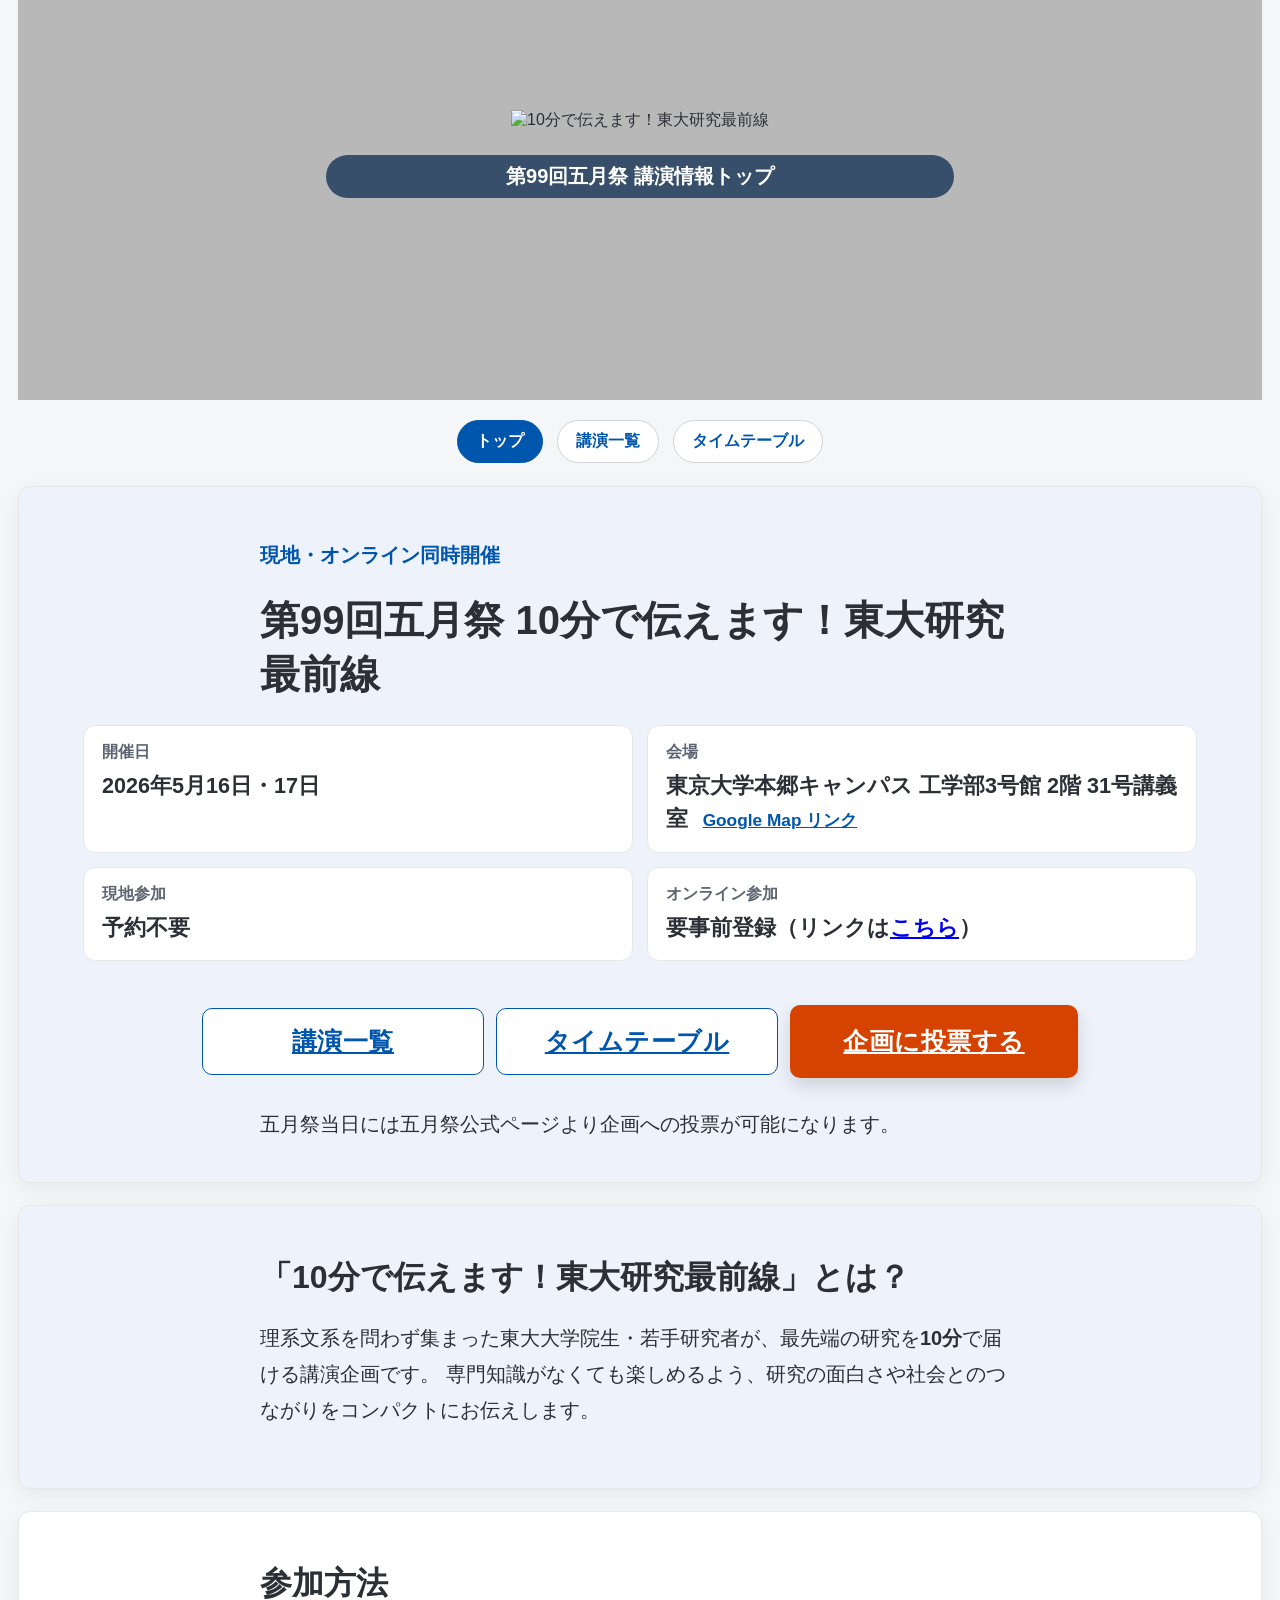
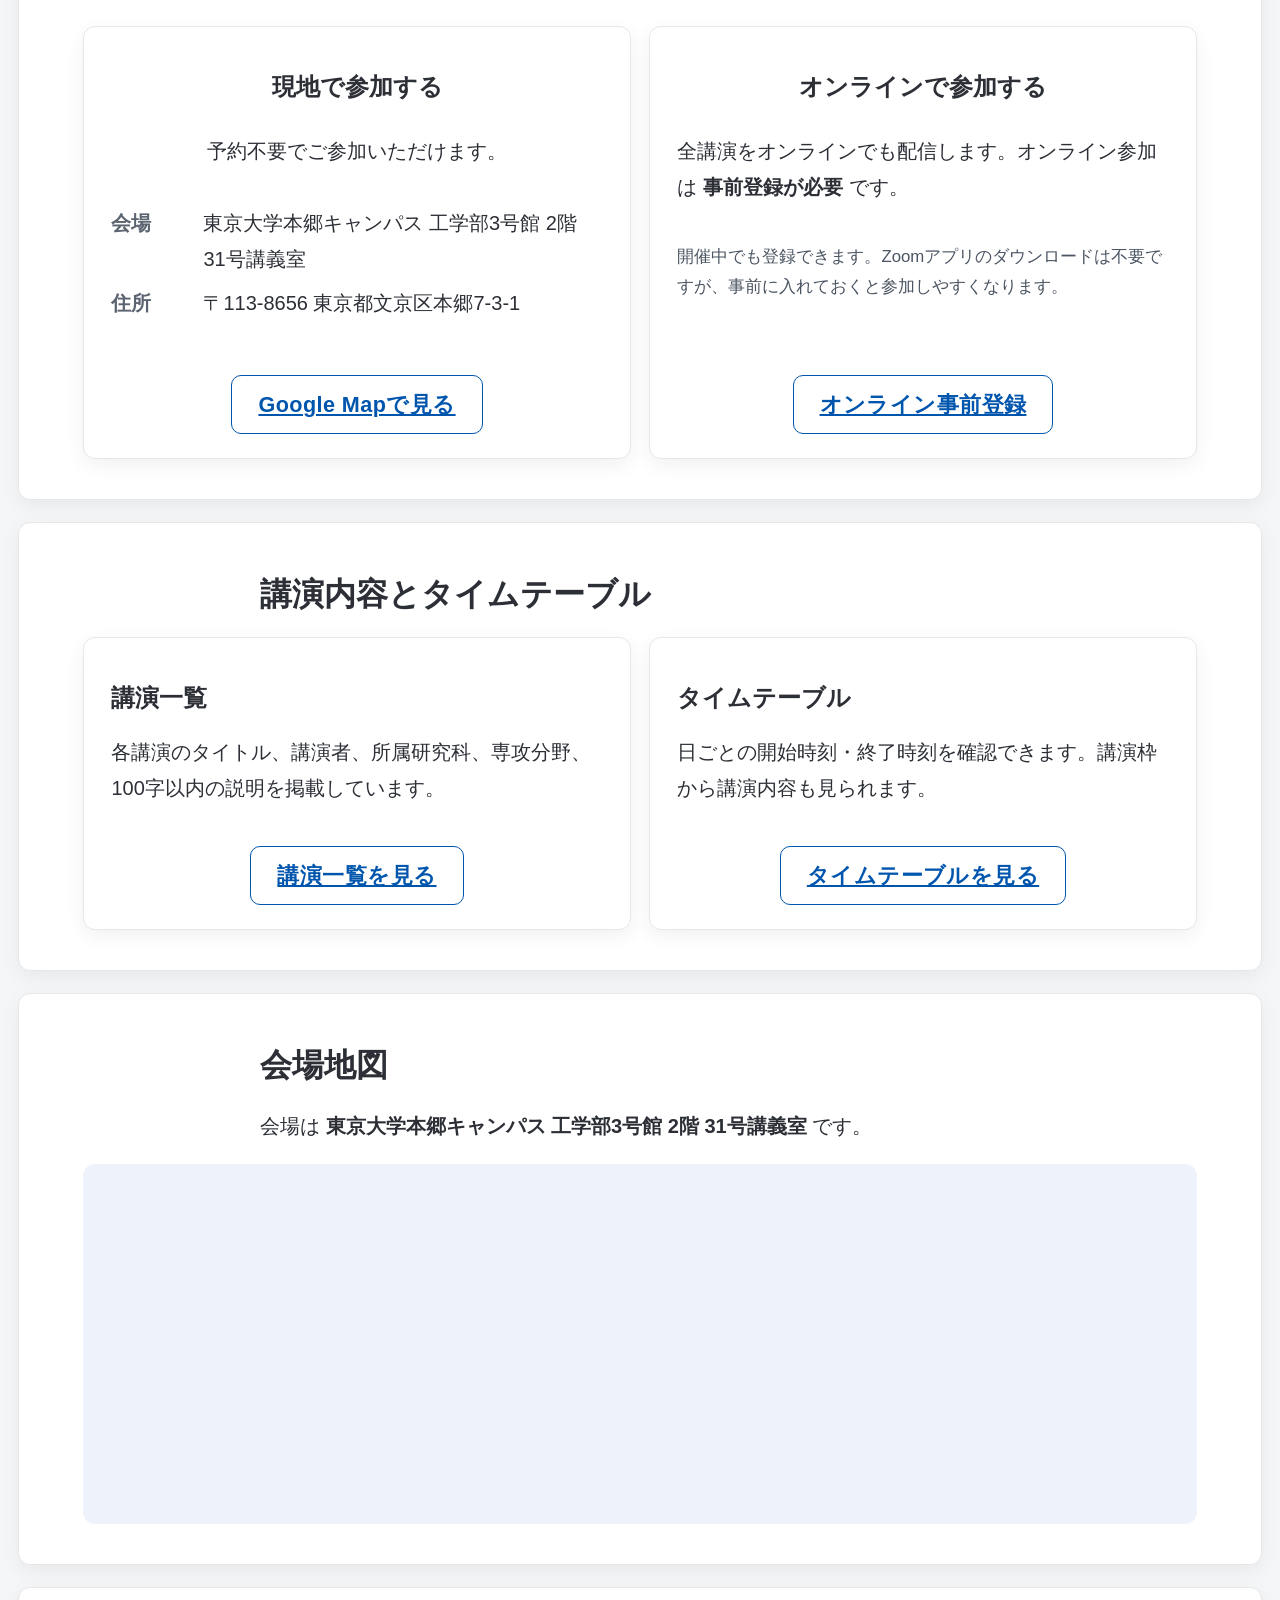
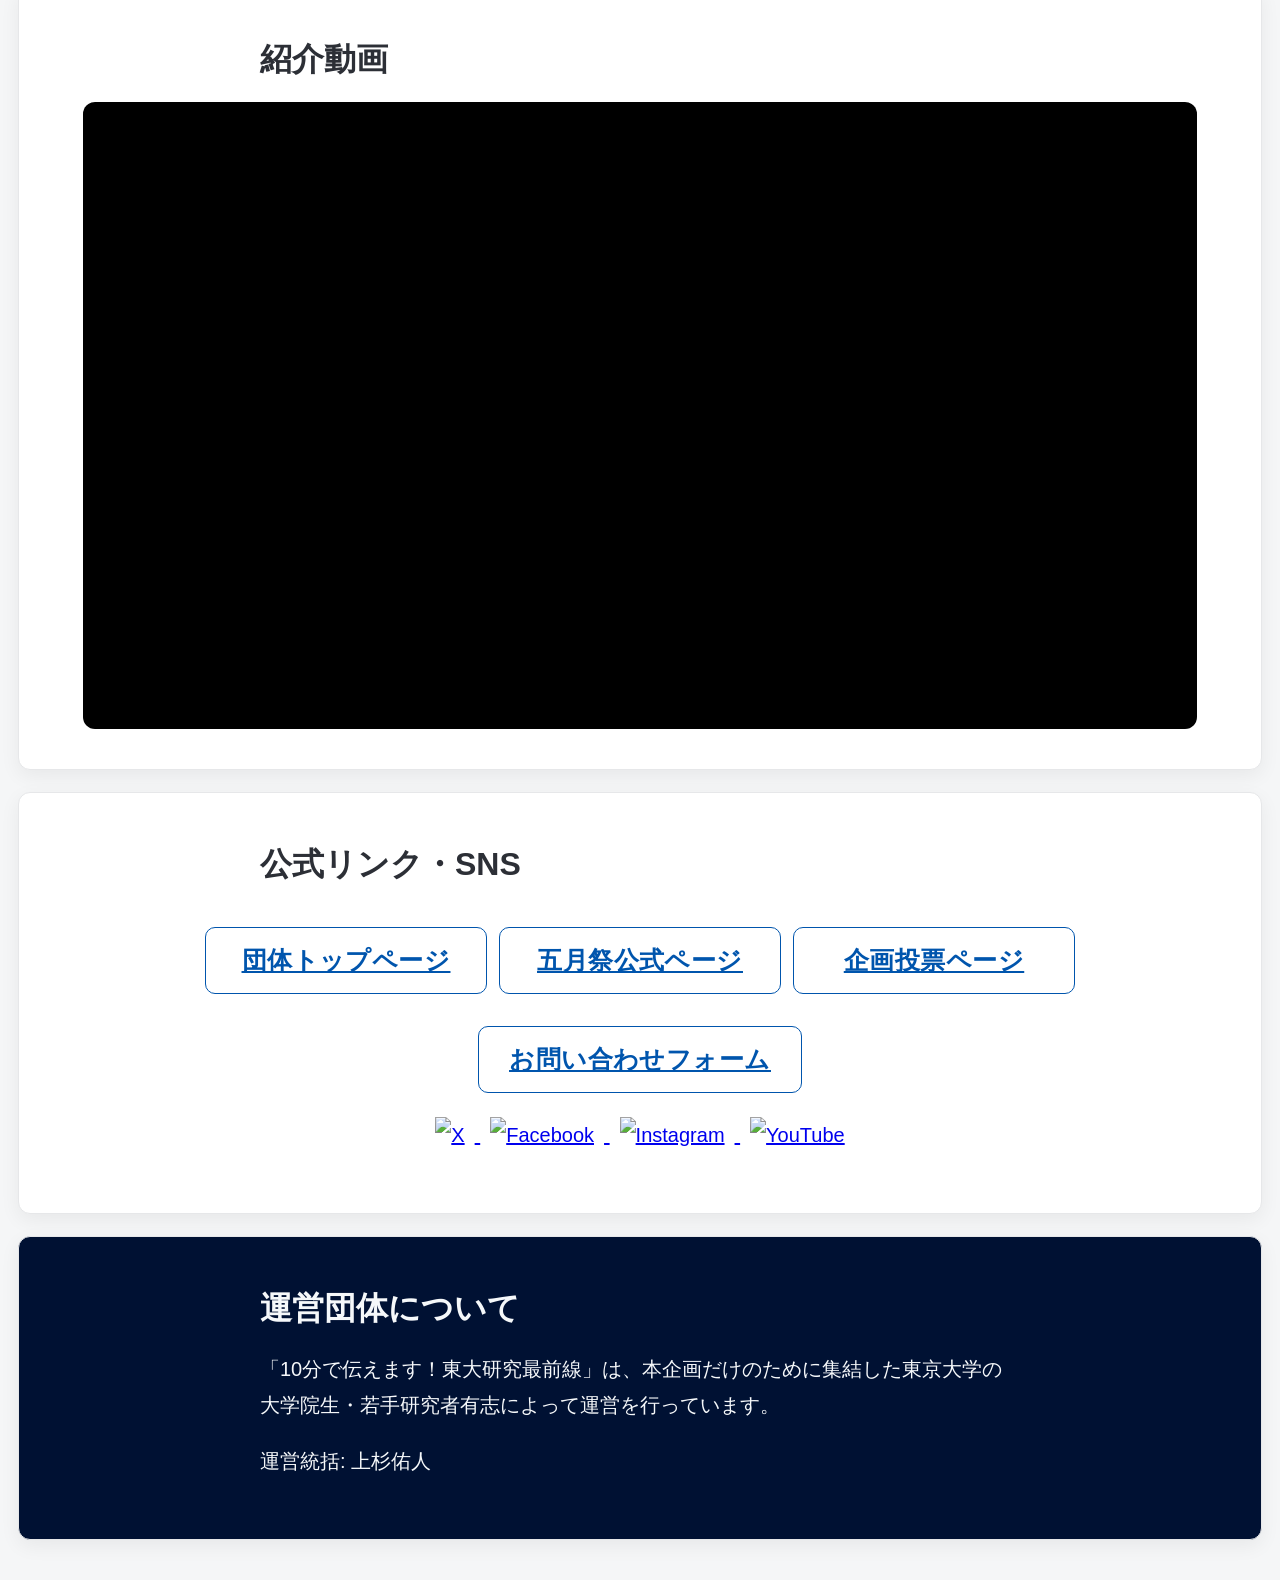
==== index.html @ aa6be55e "投票呼びかけを事前パターンに変更" ====
<!DOCTYPE html>
<html lang="ja">
<head>
  <meta charset="UTF-8">
  <meta name="viewport" content="width=device-width, initial-scale=1.0">
  <meta name="description" content="第99回五月祭企画「10分で伝えます！東大研究最前線」のイベントページです。東京大学の大学院生・若手研究者が、最先端の研究を10分でわかりやすく紹介します。">
  <title>第99回五月祭｜10分で伝えます！東大研究最前線</title>
  <link rel="preload" as="image" href="img/title_background.png" fetchpriority="high">
  <link rel="preload" as="image" href="img/title.png" fetchpriority="high">
  <link rel="stylesheet" href="css/main.css">
  <link rel="icon" href="img/favicon.ico">
</head>

<body>
  <div class="container">
    <header id="title-hero">
      <div id="title-logo">
        <img src="img/title.png" fetchpriority="high" decoding="async" alt="10分で伝えます！東大研究最前線">
      </div>
      <p class="hero-label">第99回五月祭 講演情報トップ</p>
    </header>

    <nav class="site-nav" aria-label="ページ内メニュー">
      <a href="index.html" aria-current="page">トップ</a>
      <a href="talks.html">講演一覧</a>
      <a href="timetable.html">タイムテーブル</a>
    </nav>

    <main>
      <section class="full-article highlight-article" id="article-event">
        <p class="eyebrow">現地・オンライン同時開催</p>
        <h1 id="event-name">第99回五月祭で講演企画を行います</h1>
        <div class="event-summary-grid">
          <div class="summary-item">
            <span class="summary-label">開催日</span>
            <strong data-config="datesText">2026年5月16日・17日</strong>
          </div>
          <div class="summary-item">
            <span class="summary-label">会場</span>
            <strong>
              <span data-config="venueName">東京大学本郷キャンパス 工学部3号館 2階 31号講義室</span>
              <a class="inline-map-link" data-link="googleMap" href="#" target="_blank" rel="noopener">Google Map リンク</a>
            </strong>
          </div>
          <div class="summary-item">
            <span class="summary-label">現地参加</span>
            <strong>予約不要</strong>
          </div>
          <div class="summary-item">
            <span class="summary-label">オンライン参加</span>
            <strong>要事前登録（リンクは<a data-link="zoomRegister" href="#" target="_blank" rel="noopener">こちら</a>）</strong>
          </div>
        </div>

        <div class="button-group primary-actions">
          <a class="button-link secondary large" href="talks.html">講演一覧</a>
          <a class="button-link secondary large" href="timetable.html">タイムテーブル</a>
          <a class="button-link large emphasis" data-link="vote" href="https://visitor.gogatsusai.jp/project/016" target="_blank" rel="noopener">企画に投票する</a>
        </div>

        <p class="section-note">
          <!--企画を楽しんでいただけましたら、ぜひ五月祭公式の企画投票ページから投票をお願いします。<br>
          オンラインからも投票できます。--> 五月祭当日には五月祭公式ページより企画への投票が可能になります。
        </p>
      </section>

      <section class="full-article" id="article-intro">
        <h2>「10分で伝えます！東大研究最前線」とは？</h2>
        <p>
          理系文系を問わず集まった東大大学院生・若手研究者が、最先端の研究を<b>10分</b>で届ける講演企画です。
          専門知識がなくても楽しめるよう、研究の面白さや社会とのつながりをコンパクトにお伝えします。
        </p>
      </section>

      <section class="full-article" id="article-participation">
        <h2>参加方法</h2>
        <div class="two-column">
          <article class="info-tile">
            <h3>現地で参加する</h3>
            <p>予約不要でご参加いただけます。</p>
            <dl class="basic-list">
              <dt>会場</dt>
              <dd data-config="venueName">東京大学本郷キャンパス 工学部3号館 2階 31号講義室 (ページ下部で地図を直接確認できます)</dd>
              <dt>住所</dt>
              <dd data-config="venueAddress">〒113-8656 東京都文京区本郷7-3-1</dd>
            </dl>
            <div class="button-group">
              <a class="button-link secondary" data-link="googleMap" href="#" target="_blank" rel="noopener">Google Mapで見る</a>
            </div>
          </article>

          <article class="info-tile">
            <h3>オンラインで参加する</h3>
            <p>全講演をオンラインでも配信します。オンライン参加は <b>事前登録が必要</b> です。</p>
            <p class="small-note">開催中でも登録できます。Zoomアプリのダウンロードは不要ですが、事前に入れておくと参加しやすくなります。</p>
            <div class="button-group">
              <a class="button-link secondary" data-link="zoomRegister" href="#" target="_blank" rel="noopener">オンライン事前登録</a>
            </div>
          </article>
        </div>
      </section>

      <section class="full-article" id="article-guide">
        <h2>講演内容とタイムテーブル</h2>
        <div class="two-column">
          <article class="info-tile">
            <h3>講演一覧</h3>
            <p>各講演のタイトル、講演者、所属研究科、専攻分野、100字以内の説明を掲載しています。</p>
            <div class="button-group">
              <a class="button-link secondary" href="talks.html">講演一覧を見る</a>
            </div>
          </article>
          <article class="info-tile">
            <h3>タイムテーブル</h3>
            <p>日ごとの開始時刻・終了時刻を確認できます。講演枠から講演内容も見られます。</p>
            <div class="button-group">
              <a class="button-link secondary" href="timetable.html">タイムテーブルを見る</a>
            </div>
          </article>
        </div>
      </section>

      <section class="full-article" id="article-map">
        <h2>会場地図</h2>
        <p>
          会場は <b data-config="venueName">東京大学本郷キャンパス 工学部3号館 2階 31号講義室</b> です。
        </p>
        <div class="map-container" id="map-container">
          <p class="section-note">地図を読み込めませんでした。Google Mapボタンからご確認ください。</p>
        </div>
      </section>

      <section class="full-article" id="article-movie">
        <h2>紹介動画</h2>
        <div class="video-container" id="video-container">
          <p class="section-note">動画URLを data/config.json に設定してください。</p>
        </div>
      </section>

      <section class="full-article" id="article-links">
        <h2>公式リンク・SNS</h2>
        <div class="button-group">
          <a class="button-link secondary large" href="https://ut-10min.github.io/" target="_blank" rel="noopener">団体トップページ</a>
          <a class="button-link secondary large" data-link="mayfesOfficial" href="#" target="_blank" rel="noopener">五月祭公式ページ</a>
          <a class="button-link secondary large" data-link="vote" href="#" target="_blank" rel="noopener">企画投票ページ</a>
          <a class="button-link secondary large" data-link="contactForm" href="#" target="_blank" rel="noopener">お問い合わせフォーム</a>
        </div>
        <p class="center socialicons" id="socialicons">
          <a data-sns="x" href="#" target="_blank" rel="noopener" aria-label="X">
            <img src="img/X.png" alt="X">
          </a>
          <a data-sns="facebook" href="#" target="_blank" rel="noopener" aria-label="Facebook">
            <img src="img/facebook.png" alt="Facebook">
          </a>
          <a data-sns="instagram" href="#" target="_blank" rel="noopener" aria-label="Instagram">
            <img src="img/instagram.png" alt="Instagram">
          </a>
          <a data-sns="youtube" href="#" target="_blank" rel="noopener" aria-label="YouTube">
            <img src="img/youtube.png" alt="YouTube">
          </a>
        </p>
      </section>

      <section class="full-article" id="article-us">
        <h2>運営団体について</h2>
        <p>「10分で伝えます！東大研究最前線」は、本企画だけのために集結した東京大学の大学院生・若手研究者有志によって運営を行っています。</p>
        <p>運営統括: <span data-config="organizerRepresentative">上杉佑人</span></p>
      </section>
    </main>
  </div>

  <script src="js/common.js"></script>
</body>
</html>
---- css/main.css ----
@charset "UTF-8";

:root {
  --color-neutral-white: #ffffff;
  --color-neutral-black: #000000;
  --color-neutral-solid-gray-50: #f5f6f7;
  --color-neutral-solid-gray-100: #e6e7e9;
  --color-neutral-solid-gray-200: #d1d3d6;
  --color-neutral-solid-gray-300: #aeb3b8;
  --color-primitive-blue-900: #0055ad;
  --color-primitive-blue-1000: #00428c;
  --color-primitive-blue-1200: #00234b;
  --color-primitive-blue-200: #c5d7fb;
  --color-primitive-blue-300: #9db7f9;
  --color-primitive-yellow-300: #ffd43d;
  --font-family-sans: "Noto Sans JP", -apple-system, BlinkMacSystemFont, "Segoe UI", "Helvetica Neue", Arial, sans-serif;
}

@media screen and (max-width: 639px) {
  html { font-size: 100%; }
}

body {
  margin: 0;
  background: var(--color-neutral-solid-gray-50);
  font-family: var(--font-family-sans);
  color: #2c2f36;
}

.container {
  width: 100%;
  margin: 0 auto;
  max-width: 1180px;
  padding: 0 18px 40px;
  box-sizing: border-box;
}

.full-article {
  margin: 22px auto 0;
  padding: 30px 5% 40px;
  background: var(--color-neutral-white);
  border: 1px solid var(--color-neutral-solid-gray-100);
  border-radius: 12px;
  box-shadow: 0 6px 20px rgba(0, 0, 0, 0.06);
}

@media screen and (max-width: 639px) {
  .full-article { padding: 18px 5%; }
}

.full-article h1,
.full-article h2,
.full-article h3,
.full-article p,
.full-article ul,
.full-article dl {
  max-width: 760px;
  margin-left: auto;
  margin-right: auto;
}

.full-article h1 {
  font-size: 250%;
  line-height: 1.35;
  margin-top: 10px;
  margin-bottom: 20px;
}

.full-article h2 {
  margin-top: 20px;
  margin-bottom: 20px;
  font-size: 200%;
}

.full-article h3 {
  font-size: 150%;
  margin-bottom: 10px;
}

.full-article p,
.full-article li,
.full-article dd,
.full-article dt {
  font-size: 125%;
  line-height: 1.8;
}

.full-article a { text-decoration: underline; }

.center { text-align: center; }

#title-hero {
  box-sizing: border-box;
  min-height: 400px;
  padding: 110px 20px 32px;
  background-image: linear-gradient(rgba(0,0,0,.25), rgba(0,0,0,.25)), url(../img/title_background.png);
  background-size: cover;
  background-position: center;
  position: relative;
}

@media screen and (max-width: 640px) {
  #title-hero {
    min-height: 230px;
    padding-top: 58px;
  }
}

#title-logo {
  margin: 0 auto;
  max-width: 600px;
  text-align: center;
}

#title-logo img { width: 95%; }

.hero-label {
  max-width: 600px;
  margin: 24px auto 0;
  padding: 8px 14px;
  color: #fff;
  font-size: 125%;
  font-weight: bold;
  text-align: center;
  background: rgba(0, 35, 75, 0.7);
  border-radius: 999px;
}

.sub-hero {
  margin-top: 0;
  padding: 46px 5%;
  background: #0d274d;
  color: #fff;
  border-radius: 0 0 12px 12px;
  text-align: center;
}

.sub-hero h1 {
  margin: 0 0 12px;
  font-size: 250%;
}

.sub-hero p {
  margin: 0 auto;
  max-width: 760px;
  font-size: 125%;
  line-height: 1.7;
}

.site-nav {
  display: flex;
  flex-wrap: wrap;
  justify-content: center;
  gap: 10px 14px;
  margin: 18px auto 0;
}

.site-nav a {
  display: inline-flex;
  padding: 10px 18px;
  border-radius: 999px;
  background: #fff;
  color: var(--color-primitive-blue-900);
  border: 1px solid var(--color-neutral-solid-gray-200);
  font-weight: bold;
  text-decoration: none;
}

.site-nav a[aria-current="page"] {
  background: var(--color-primitive-blue-900);
  color: #fff;
  border-color: var(--color-primitive-blue-900);
}

.highlight-article,
#article-intro {
  background: #eef3fb;
}

.eyebrow {
  display: block;
  max-width: 760px;
  color: var(--color-primitive-blue-900);
  font-weight: bold;
}

.event-summary-grid {
  display: grid;
  grid-template-columns: repeat(2, minmax(0, 1fr));
  gap: 14px;
  max-width: 900px;
  margin: 24px auto;
}

@media screen and (max-width: 720px) {
  .event-summary-grid { grid-template-columns: 1fr; }
}

.summary-item {
  background: #fff;
  border: 1px solid var(--color-neutral-solid-gray-100);
  border-radius: 12px;
  padding: 16px 18px;
}

.summary-label {
  display: block;
  color: #5b6470;
  font-weight: bold;
  margin-bottom: 6px;
}

.summary-item strong {
  display: block;
  font-size: 135%;
  line-height: 1.55;
}

.button-link {
  display: inline-flex;
  align-items: center;
  justify-content: center;
  column-gap: 4px;
  padding: 14px 26px;
  margin-top: 20px;
  background: var(--color-primitive-blue-900);
  color: var(--color-neutral-white);
  border-radius: 10px;
  text-decoration: none;
  font-weight: bold;
  font-size: 135%;
  letter-spacing: 0.02em;
  border: 4px double transparent;
  box-shadow: 0 8px 18px rgba(0, 0, 0, 0.14);
  transition: background 0.2s ease, transform 0.1s ease, box-shadow 0.2s ease;
}

.button-link:hover {
  background: var(--color-primitive-blue-1000);
  text-decoration: underline;
  transform: translateY(-1px);
  box-shadow: 0 10px 20px rgba(0, 0, 0, 0.18);
}

.button-link:active {
  background: var(--color-primitive-blue-1200);
  transform: translateY(0);
}

.button-link:focus-visible,
.site-nav a:focus-visible,
.day-tabs button:focus-visible,
.talk-toggle:focus-visible {
  outline: 4px solid var(--color-neutral-black);
  outline-offset: 2px;
  box-shadow: 0 0 0 2px var(--color-primitive-yellow-300);
}

.button-link.secondary {
  background: var(--color-neutral-white);
  color: var(--color-primitive-blue-900);
  border: 1px solid currentcolor;
  box-shadow: none;
}

.button-link.secondary:hover {
  background: var(--color-primitive-blue-200);
  color: var(--color-primitive-blue-1000);
}

.button-link.secondary:active {
  background: var(--color-primitive-blue-300);
  color: var(--color-primitive-blue-1200);
}

.button-link.large {
  padding: 16px 30px;
  font-size: 155%;
  min-width: 220px;
  text-align: center;
}

.button-link.emphasis {
  background: #d64200;
}

.button-link.emphasis:hover {
  background: #b83800;
}

.button-group {
  display: flex;
  flex-wrap: wrap;
  gap: 12px;
  align-items: center;
  justify-content: center;
  margin-top: 20px;
}

.primary-actions {
  max-width: 980px;
  margin-left: auto;
  margin-right: auto;
}

.section-note {
  max-width: 760px;
  margin: 28px auto 0;
  font-size: 135%;
  line-height: 1.7;
  color: #2c2f36;
}

.two-column {
  display: grid;
  grid-template-columns: repeat(2, minmax(0, 1fr));
  gap: 18px;
  max-width: 980px;
  margin: 0 auto;
}

@media screen and (max-width: 780px) {
  .two-column { grid-template-columns: 1fr; }
}

.info-tile {
  background: var(--color-neutral-white);
  border: 1px solid var(--color-neutral-solid-gray-100);
  border-radius: 12px;
  box-shadow: 0 6px 20px rgba(0, 0, 0, 0.06);
  padding: 20px 5% 24px;
}

.info-tile h2,
.info-tile h3,
.info-tile p,
.info-tile dl {
  max-width: none;
}

.basic-list {
  display: grid;
  grid-template-columns: 5em 1fr;
  gap: 8px 12px;
}

.basic-list dt {
  font-weight: bold;
  color: #5b6470;
}

.basic-list dd {
  margin: 0;
}

.small-note {
  font-size: 105% !important;
  color: #4b5563;
}

.video-container,
.map-container {
  position: relative;
  width: 100%;
  max-width: 860px;
  margin: 0 auto;
  overflow: hidden;
  background: #000;
  border-radius: 12px;
}

.video-container {
  padding-bottom: 56.25%;
  height: 0;
}

.map-container {
  min-height: 360px;
  background: #eef3fb;
}

.video-container iframe,
.map-container iframe {
  position: absolute;
  inset: 0;
  width: 100%;
  height: 100%;
  border: 0;
}

.socialicons {
  margin-top: 24px;
}

.socialicons img {
  height: 35px;
  margin: 0 10px;
}

#article-us {
  background: #013;
  color: #F5F8FA;
}

/* talks */
.talk-card-grid {
  display: grid;
  grid-template-columns: repeat(2, minmax(0, 1fr));
  gap: 18px;
  max-width: 980px;
  margin: 28px auto 0;
}

@media screen and (max-width: 780px) {
  .talk-card-grid { grid-template-columns: 1fr; }
}

.talk-card {
  background: #fff;
  border: 1px solid var(--color-neutral-solid-gray-100);
  border-radius: 12px;
  padding: 18px 20px;
  box-shadow: 0 4px 14px rgba(0,0,0,.05);
}

.talk-card h3 {
  max-width: none;
  margin-top: 0;
  color: var(--color-primitive-blue-1200);
}

.talk-card p {
  max-width: none;
  font-size: 112%;
}

.talk-meta {
  margin: 8px 0;
  color: #4b5563;
}

.talk-schedule {
  margin-top: 12px;
  padding-top: 12px;
  border-top: 1px solid var(--color-neutral-solid-gray-100);
  font-size: 105%;
}

/* timetable */
.day-tabs {
  display: none;
  flex-wrap: wrap;
  justify-content: center;
  gap: 10px;
  margin: 20px auto;
}

.day-tabs button {
  padding: 10px 16px;
  border-radius: 999px;
  border: 1px solid var(--color-primitive-blue-900);
  background: #fff;
  color: var(--color-primitive-blue-900);
  font-weight: bold;
  cursor: pointer;
}

.day-tabs button[aria-selected="true"] {
  background: var(--color-primitive-blue-900);
  color: #fff;
}

.table-wrapper {
  max-width: 1000px;
  margin: 28px auto 0;
  overflow-x: auto;
}

.timetable-table {
  width: 100%;
  border-collapse: collapse;
  min-width: 760px;
  background: #fff;
}

.timetable-table th,
.timetable-table td {
  padding: 12px;
  border: 1px solid var(--color-neutral-solid-gray-200);
  vertical-align: top;
}

.timetable-table thead th {
  background: #0d274d;
  color: #fff;
}

.timetable-table tbody th {
  white-space: nowrap;
  background: #f5f8fb;
}

.slot-card {
  display: block;
  text-align: left;
}

.talk-toggle {
  width: 100%;
  padding: 0;
  border: 0;
  background: transparent;
  text-align: left;
  cursor: pointer;
  font: inherit;
  color: inherit;
}

.slot-title {
  display: block;
  font-weight: bold;
  color: var(--color-primitive-blue-1200);
}

.slot-speaker {
  display: block;
  color: #4b5563;
  margin-top: 4px;
}

.slot-detail {
  display: none;
  margin-top: 10px;
  padding: 10px;
  background: #eef3fb;
  border-radius: 8px;
}

.slot-detail.is-open {
  display: block;
}

.break-slot {
  color: #4b5563;
  font-weight: bold;
}

.timetable-mobile {
  display: none;
}

@media screen and (max-width: 760px) {
  .day-tabs { display: flex; }
  .timetable-desktop { display: none; }
  .timetable-mobile { display: block; max-width: 760px; margin: 20px auto 0; }
}

.mobile-day-panel[hidden] {
  display: none;
}

.mobile-slot {
  background: #fff;
  border: 1px solid var(--color-neutral-solid-gray-100);
  border-radius: 12px;
  padding: 14px 16px;
  margin-bottom: 12px;
  box-shadow: 0 3px 8px rgba(0,0,0,.05);
}

.mobile-time {
  font-weight: bold;
  color: #5b6470;
  margin-bottom: 6px;
}


.inline-map-link {
  display: inline-block;
  margin-left: 0.5em;
  font-size: 80%;
  font-weight: bold;
  color: var(--color-primitive-blue-900);
  text-decoration: underline;
}

.inline-map-link:visited {
  color: var(--color-primitive-blue-1000);
}

@media screen and (max-width: 640px) {
  .inline-map-link {
    display: block;
    margin-left: 0;
    margin-top: 6px;
  }
}


/* 参加方法カード内のボタン位置を揃える */
#article-participation .info-tile {
  display: flex;
  flex-direction: column;
}

#article-participation .info-tile .button-group {
  margin-top: auto;
  padding-top: 18px;
}


/* 3ページ共通ナビの位置を揃える */
.site-nav {
  min-height: 46px;
  align-items: center;
}

/* サブページのヘッダー高さを揃え、ナビ位置のズレを抑える */
.sub-hero {
  min-height: 130px;
  box-sizing: border-box;
  display: flex;
  flex-direction: column;
  justify-content: center;
}

/* タイムテーブルを全体的に大きくし、講演枠全体を押しやすくする */
.timetable-table {
  font-size: 125%;
}

.timetable-table th,
.timetable-table td {
  padding: 18px 16px;
}

.timetable-table tbody th {
  font-size: 115%;
}

.talk-toggle {
  display: block;
  width: 100%;
  min-height: 88px;
  padding: 14px 14px;
  border: 1px solid var(--color-neutral-solid-gray-200);
  border-radius: 10px;
  background: #ffffff;
  text-align: left;
  cursor: pointer;
  font: inherit;
  color: inherit;
}

.talk-toggle:hover {
  background: #eef3fb;
  border-color: var(--color-primitive-blue-900);
}

.slot-title {
  font-size: 125%;
}

.slot-speaker {
  font-size: 110%;
}

.slot-open-label {
  display: inline-block;
  margin-top: 10px;
  padding: 4px 10px;
  border-radius: 999px;
  background: var(--color-primitive-blue-900);
  color: #fff;
  font-size: 90%;
  font-weight: bold;
}

.slot-detail {
  font-size: 110%;
}

.mobile-slot {
  font-size: 125%;
}

.mobile-time {
  font-size: 110%;
}

@media screen and (max-width: 760px) {
  .talk-toggle {
    min-height: 80px;
  }
}


/* 講演一覧：講演者名を大きく目立たせる */
.talk-card .talk-meta {
  font-size: 135%;
  line-height: 1.6;
  color: #1f2937;
}

.talk-card .talk-meta b {
  display: block;
  margin-bottom: 4px;
  font-size: 145%;
  line-height: 1.35;
  color: var(--color-primitive-blue-1200);
}

/* 大画面向け：デジタル庁デザインシステムのリキッドレイアウト方針に寄せる。
   本文の可読幅は維持しつつ、カード・表・地図などの面情報は広い画面を活かす。 */
.container {
  max-width: min(1440px, 100%);
}

.full-article {
  padding-left: clamp(18px, 5vw, 72px);
  padding-right: clamp(18px, 5vw, 72px);
}

.event-summary-grid,
.two-column,
.talk-card-grid,
.table-wrapper,
.video-container,
.map-container {
  max-width: min(1120px, 100%);
}

/* 本文は長くなりすぎないよう可読幅を維持 */
.full-article h1,
.full-article h2,
.full-article h3,
.full-article p,
.full-article ul,
.full-article dl {
  max-width: 760px;
}


/* スマートフォン表示の文字サイズを全体的に拡大 */
@media screen and (max-width: 639px) {
  body {
    font-size: 18px;
  }

  .container {
    padding-left: 12px;
    padding-right: 12px;
  }

  .full-article {
    padding: 22px 18px 28px;
  }

  .full-article h1 {
    font-size: 2rem;
    line-height: 1.35;
  }

  .full-article h2 {
    font-size: 1.75rem;
    line-height: 1.4;
  }

  .full-article h3 {
    font-size: 1.45rem;
    line-height: 1.45;
  }

  .full-article p,
  .full-article li,
  .full-article dd,
  .full-article dt {
    font-size: 1.15rem;
    line-height: 1.8;
  }

  .section-note {
    font-size: 1.1rem;
    line-height: 1.75;
  }

  .site-nav a {
    font-size: 1.05rem;
    padding: 12px 16px;
  }

  .button-link {
    width: 100%;
    box-sizing: border-box;
    font-size: 1.15rem;
    padding: 15px 18px;
  }

  .button-link.large {
    min-width: 0;
    font-size: 1.2rem;
    padding: 16px 18px;
  }

  .summary-item strong {
    font-size: 1.2rem;
  }

  .summary-label {
    font-size: 1rem;
  }

  .talk-card h3 {
    font-size: 1.55rem;
  }

  .talk-card p {
    font-size: 1.1rem;
  }

  .talk-card .talk-meta {
    font-size: 1.2rem;
  }

  .talk-card .talk-meta b {
    font-size: 1.45rem;
  }

  .sub-hero h1 {
    font-size: 2.1rem;
  }

  .sub-hero p {
    font-size: 1.15rem;
  }

  .day-tabs button {
    font-size: 1.05rem;
    padding: 12px 16px;
  }

  .mobile-slot {
    font-size: 1.15rem;
  }

  .mobile-time {
    font-size: 1.1rem;
  }

  .slot-title {
    font-size: 1.3rem;
  }

  .slot-speaker {
    font-size: 1.1rem;
  }

  .slot-open-label {
    font-size: 1rem;
  }
}
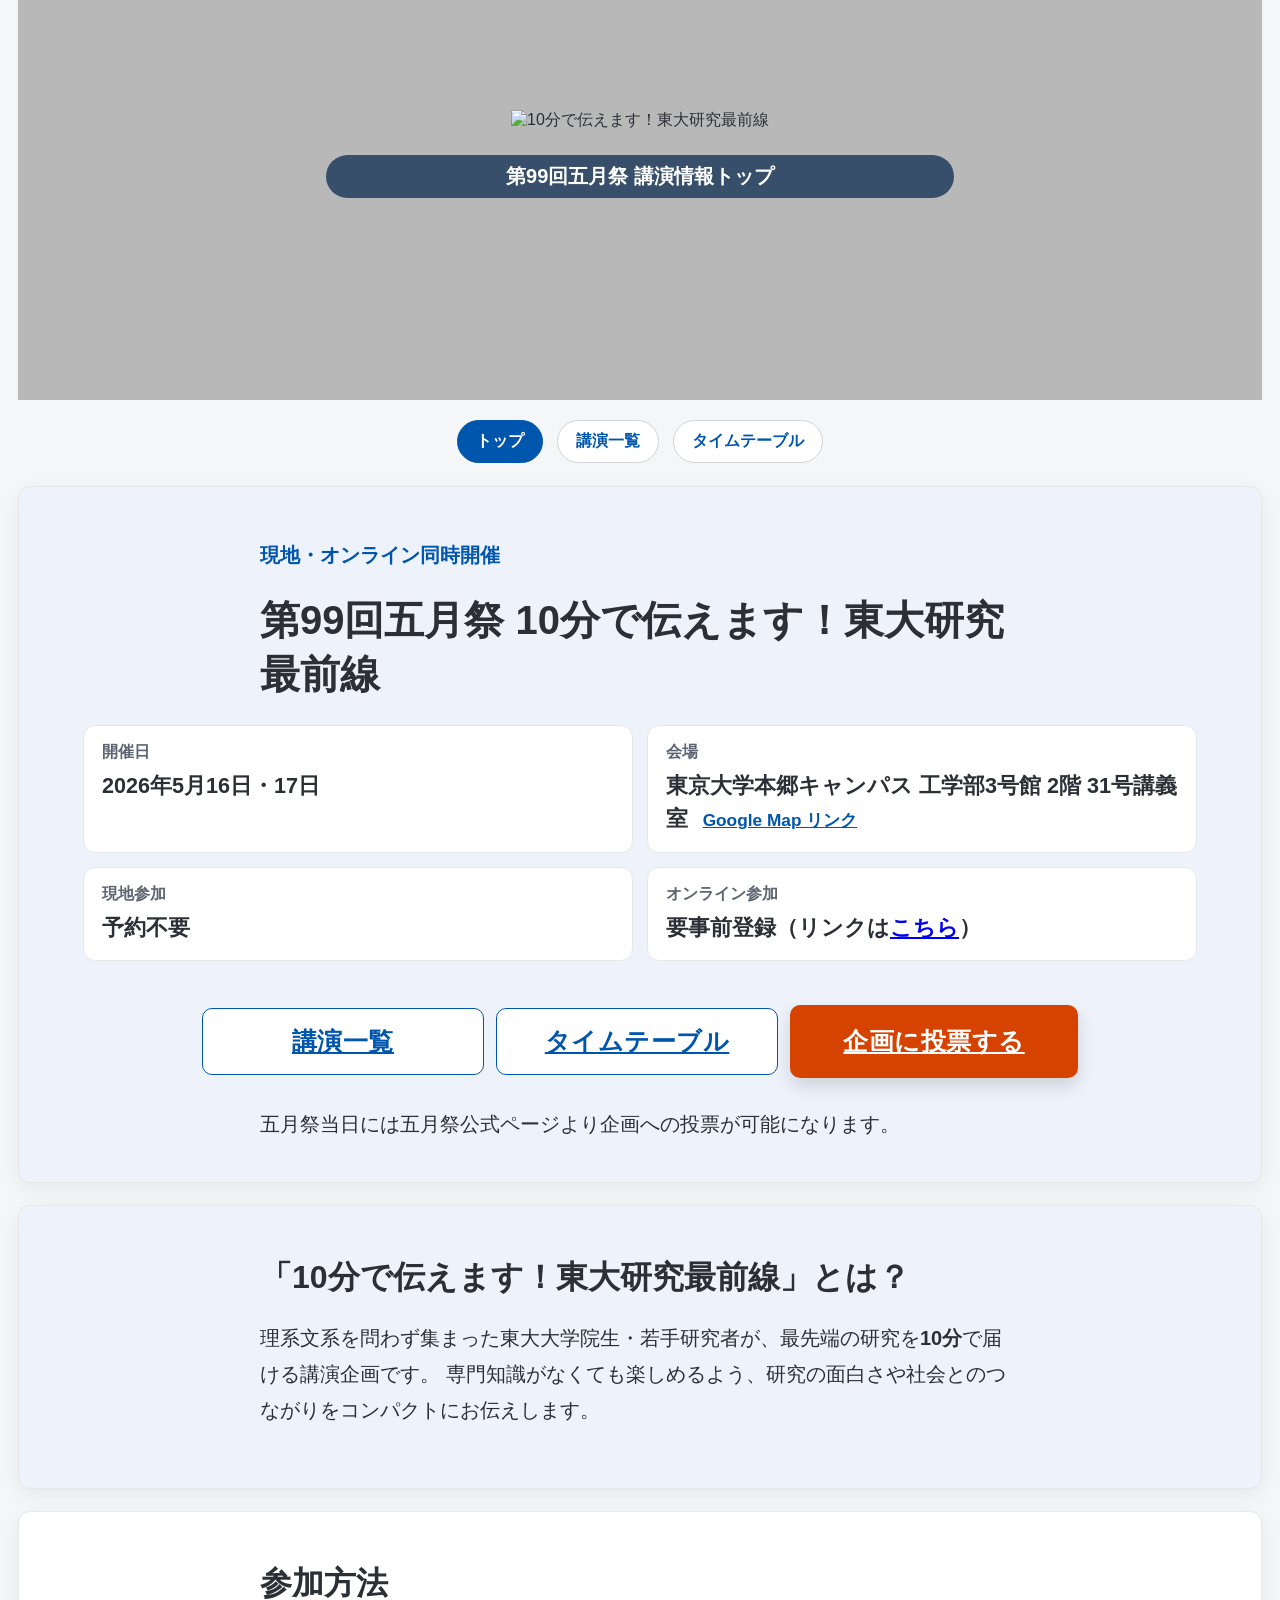
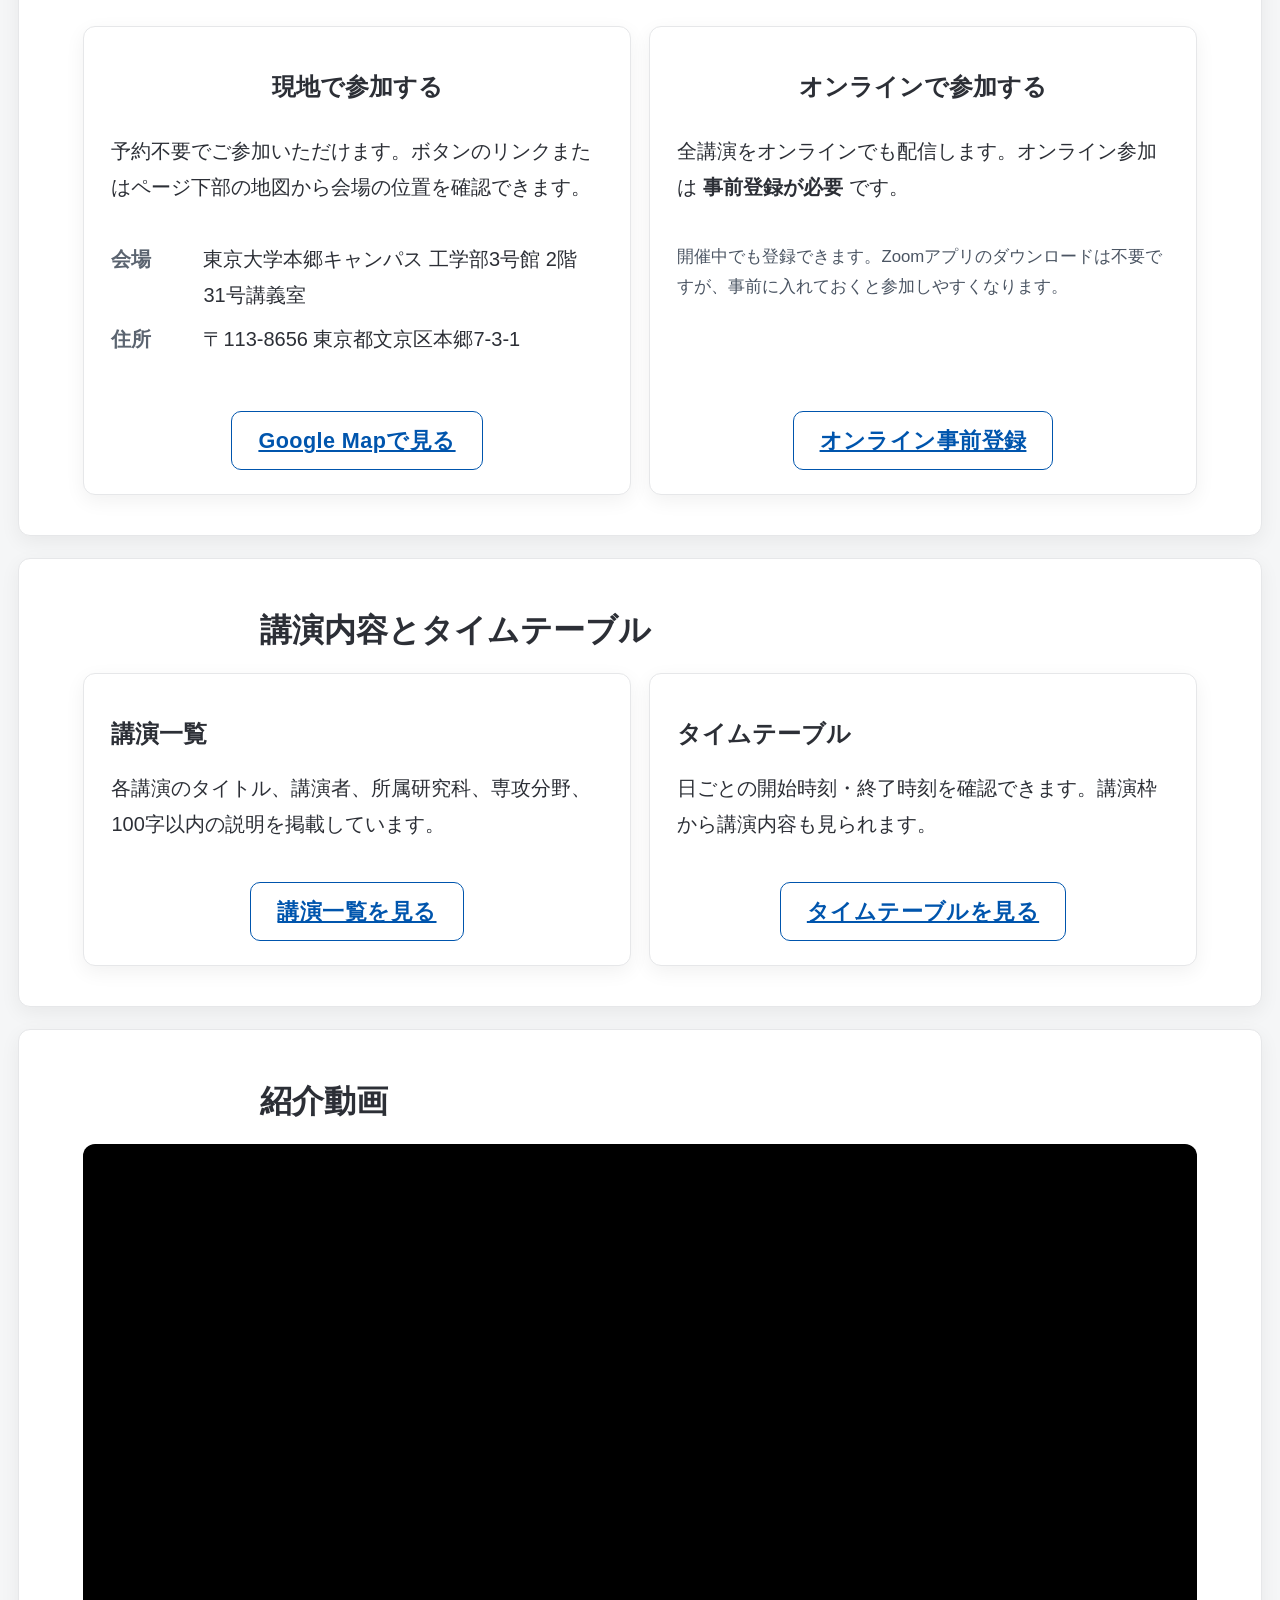
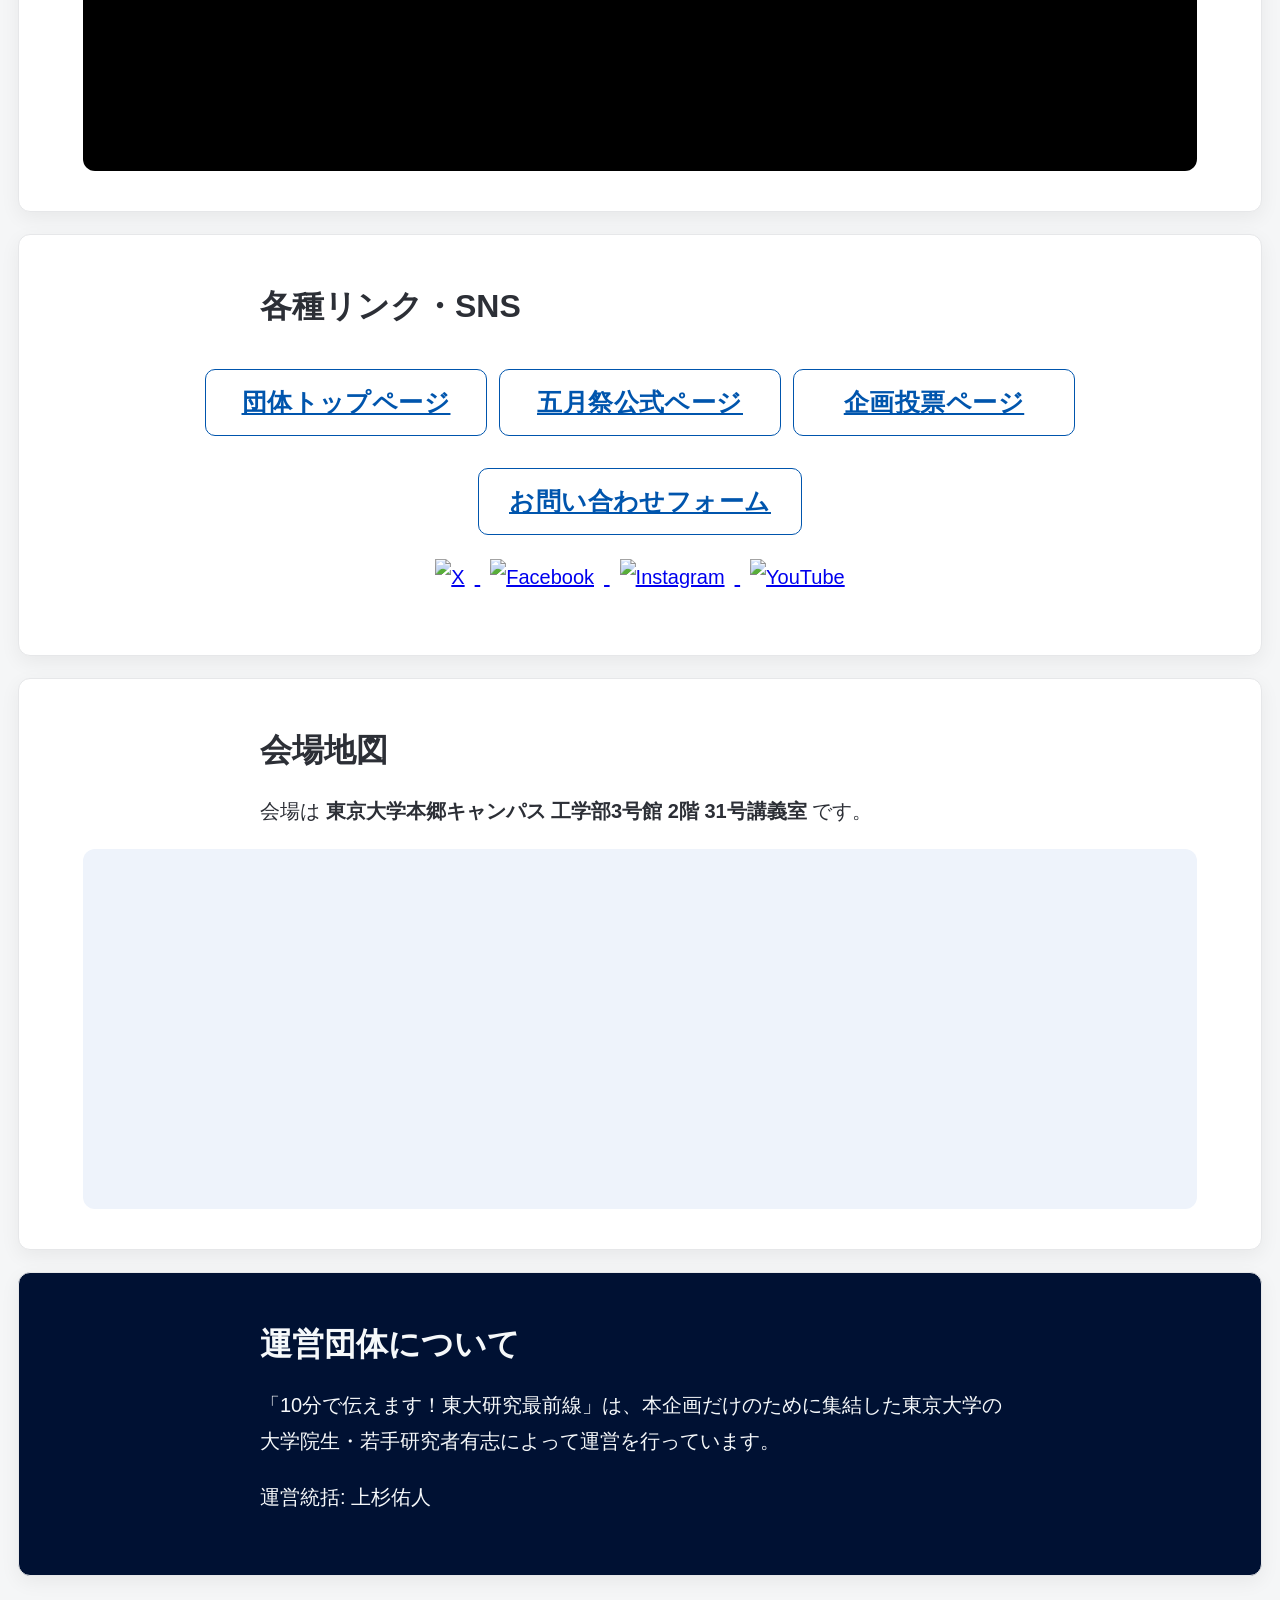
==== commit 0e8d9527: "地図の場所を変更" ====
--- a/index.html
+++ b/index.html
@@ -77,7 +77,7 @@
         <div class="two-column">
           <article class="info-tile">
             <h3>現地で参加する</h3>
-            <p>予約不要でご参加いただけます。</p>
+            <p>予約不要でご参加いただけます。ボタンのリンクまたはページ下部の地図から会場の位置を確認できます。</p>
             <dl class="basic-list">
               <dt>会場</dt>
               <dd data-config="venueName">東京大学本郷キャンパス 工学部3号館 2階 31号講義室 (ページ下部で地図を直接確認できます)</dd>
@@ -120,16 +120,6 @@
         </div>
       </section>
 
-      <section class="full-article" id="article-map">
-        <h2>会場地図</h2>
-        <p>
-          会場は <b data-config="venueName">東京大学本郷キャンパス 工学部3号館 2階 31号講義室</b> です。
-        </p>
-        <div class="map-container" id="map-container">
-          <p class="section-note">地図を読み込めませんでした。Google Mapボタンからご確認ください。</p>
-        </div>
-      </section>
-
       <section class="full-article" id="article-movie">
         <h2>紹介動画</h2>
         <div class="video-container" id="video-container">
@@ -138,7 +128,7 @@
       </section>
 
       <section class="full-article" id="article-links">
-        <h2>公式リンク・SNS</h2>
+        <h2>各種リンク・SNS</h2>
         <div class="button-group">
           <a class="button-link secondary large" href="https://ut-10min.github.io/" target="_blank" rel="noopener">団体トップページ</a>
           <a class="button-link secondary large" data-link="mayfesOfficial" href="#" target="_blank" rel="noopener">五月祭公式ページ</a>
@@ -161,6 +151,16 @@
         </p>
       </section>
 
+        <section class="full-article" id="article-map">
+        <h2>会場地図</h2>
+        <p>
+          会場は <b data-config="venueName">東京大学本郷キャンパス 工学部3号館 2階 31号講義室</b> です。
+        </p>
+        <div class="map-container" id="map-container">
+          <p class="section-note">地図を読み込めませんでした。Google Mapボタンからご確認ください。</p>
+        </div>
+      </section>
+
       <section class="full-article" id="article-us">
         <h2>運営団体について</h2>
         <p>「10分で伝えます！東大研究最前線」は、本企画だけのために集結した東京大学の大学院生・若手研究者有志によって運営を行っています。</p>
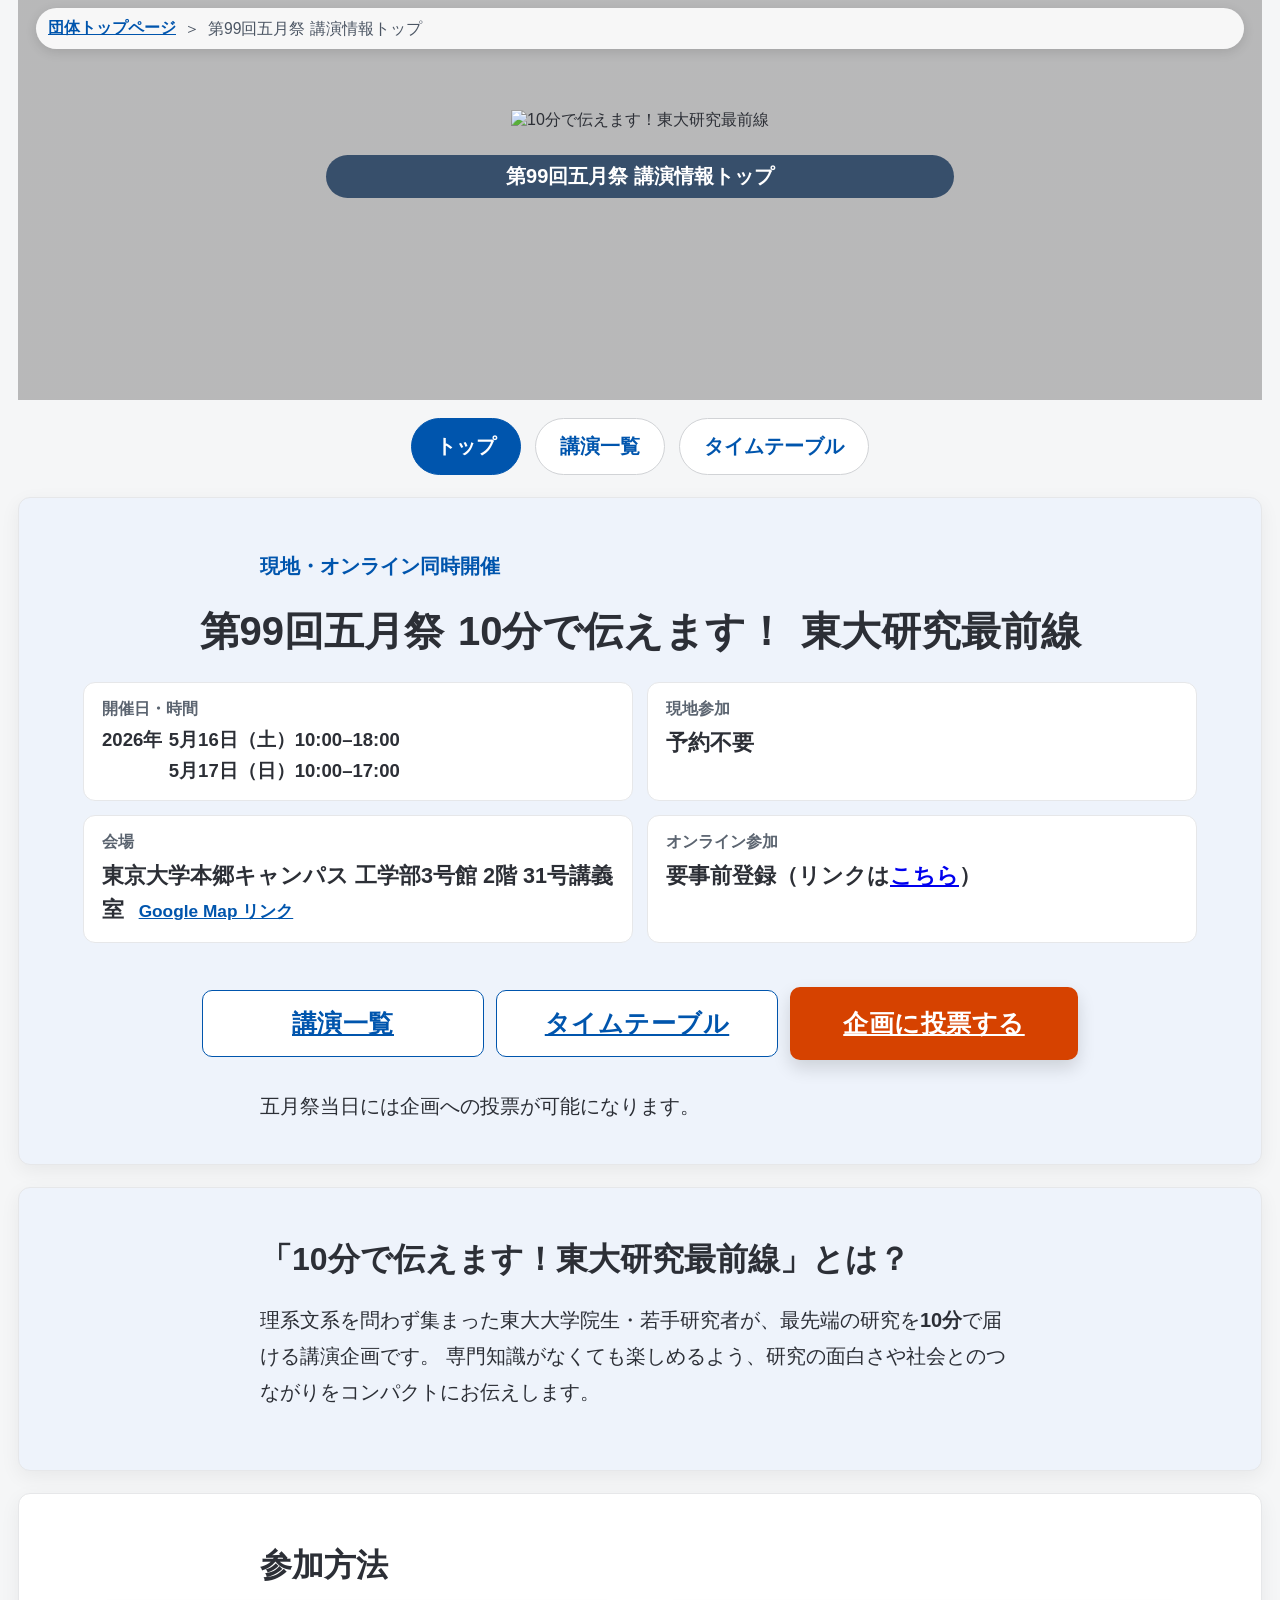
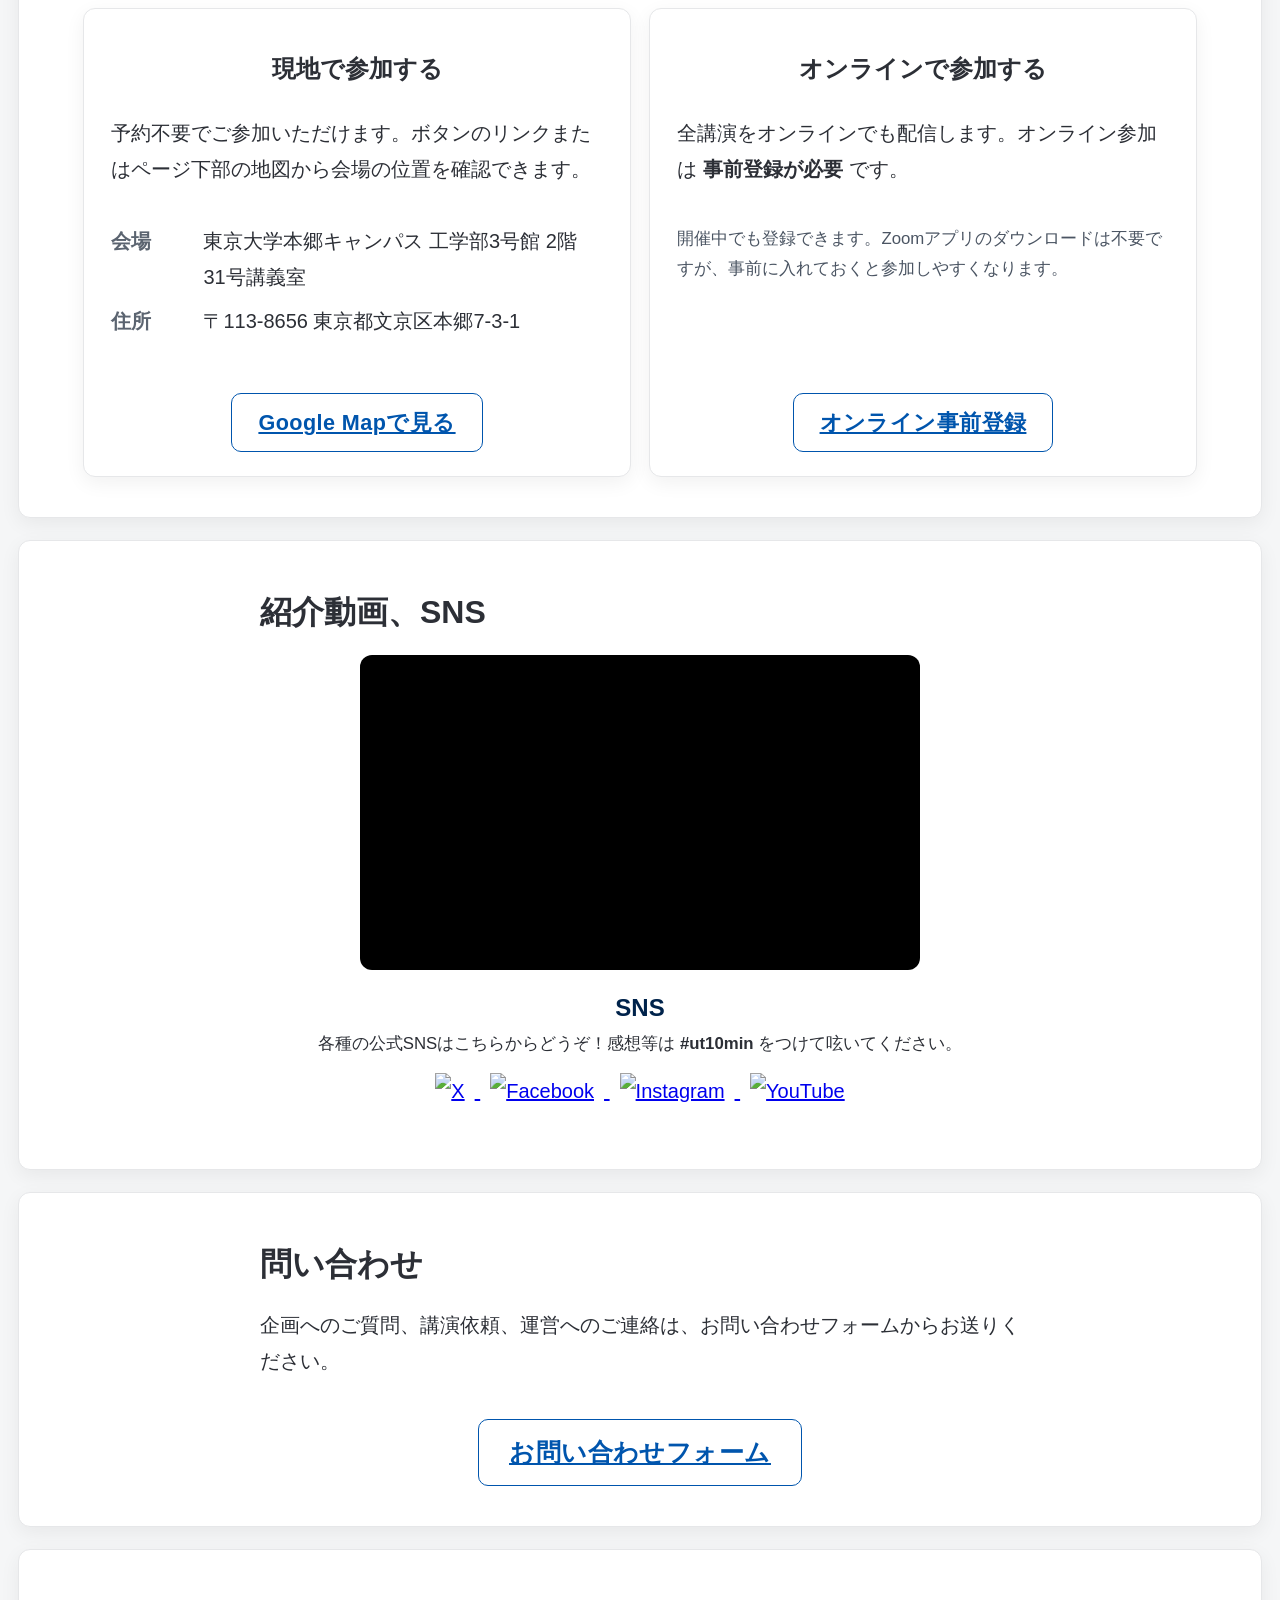
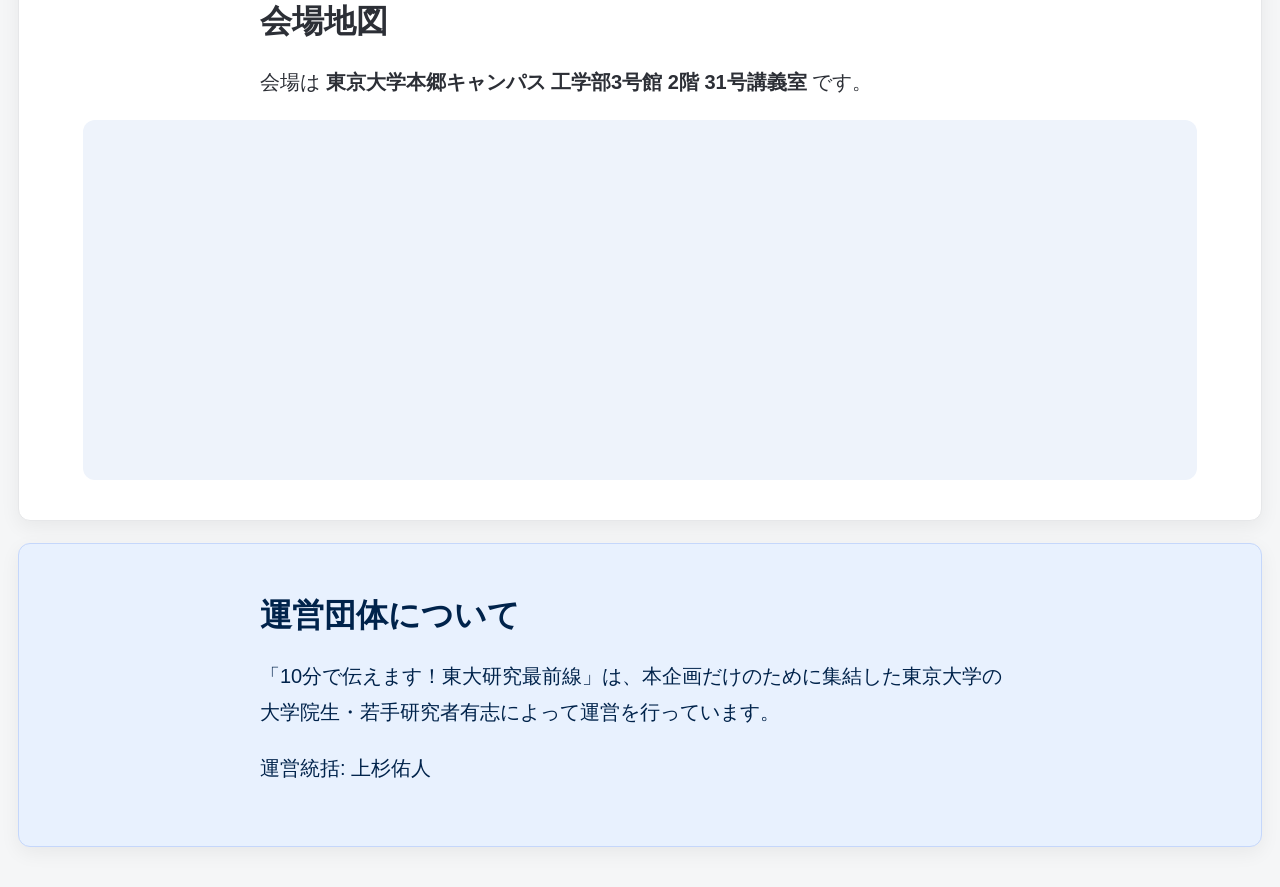
==== commit 16d3024f: "いただいた改善案を元に修正" ====
--- a/index.html
+++ b/index.html
@@ -13,13 +13,18 @@
 
 <body>
   <div class="container">
+    <nav class="breadcrumb breadcrumb-overlay" aria-label="現在位置">
+      <a href="https://ut-10min.github.io/">団体トップページ</a>
+      <span aria-hidden="true">＞</span>
+      <span>第99回五月祭 講演情報トップ</span>
+    </nav>
+
     <header id="title-hero">
       <div id="title-logo">
         <img src="img/title.png" fetchpriority="high" decoding="async" alt="10分で伝えます！東大研究最前線">
       </div>
       <p class="hero-label">第99回五月祭 講演情報トップ</p>
     </header>
-
     <nav class="site-nav" aria-label="ページ内メニュー">
       <a href="index.html" aria-current="page">トップ</a>
       <a href="talks.html">講演一覧</a>
@@ -29,11 +34,22 @@
     <main>
       <section class="full-article highlight-article" id="article-event">
         <p class="eyebrow">現地・オンライン同時開催</p>
-        <h1 id="event-name">第99回五月祭で講演企画を行います</h1>
+        <h1 id="event-name" class="event-name-lines">
+          <span>第99回五月祭</span>
+          <span>10分で伝えます！</span>
+          <span>東大研究最前線</span>
+        </h1>
         <div class="event-summary-grid">
           <div class="summary-item">
-            <span class="summary-label">開催日</span>
-            <strong data-config="datesText">2026年5月16日・17日</strong>
+            <span class="summary-label">開催日・時間</span>
+            <strong class="date-time-lines" data-config="datesText">
+              <span class="date-year">2026年</span><span class="date-main">5月16日（土）10:00–18:00</span>
+              <span class="date-year date-year-empty" aria-hidden="true"></span><span class="date-main">5月17日（日）10:00–17:00</span>
+            </strong>
+          </div>
+          <div class="summary-item">
+            <span class="summary-label">現地参加</span>
+            <strong>予約不要</strong>
           </div>
           <div class="summary-item">
             <span class="summary-label">会場</span>
@@ -41,10 +57,6 @@
               <span data-config="venueName">東京大学本郷キャンパス 工学部3号館 2階 31号講義室</span>
               <a class="inline-map-link" data-link="googleMap" href="#" target="_blank" rel="noopener">Google Map リンク</a>
             </strong>
-          </div>
-          <div class="summary-item">
-            <span class="summary-label">現地参加</span>
-            <strong>予約不要</strong>
           </div>
           <div class="summary-item">
             <span class="summary-label">オンライン参加</span>
@@ -60,7 +72,7 @@
 
         <p class="section-note">
           <!--企画を楽しんでいただけましたら、ぜひ五月祭公式の企画投票ページから投票をお願いします。<br>
-          オンラインからも投票できます。--> 五月祭当日には五月祭公式ページより企画への投票が可能になります。
+          オンラインからも投票できます。--> 五月祭当日には企画への投票が可能になります。
         </p>
       </section>
 
@@ -99,56 +111,39 @@
           </article>
         </div>
       </section>
-
-      <section class="full-article" id="article-guide">
-        <h2>講演内容とタイムテーブル</h2>
-        <div class="two-column">
-          <article class="info-tile">
-            <h3>講演一覧</h3>
-            <p>各講演のタイトル、講演者、所属研究科、専攻分野、100字以内の説明を掲載しています。</p>
-            <div class="button-group">
-              <a class="button-link secondary" href="talks.html">講演一覧を見る</a>
-            </div>
-          </article>
-          <article class="info-tile">
-            <h3>タイムテーブル</h3>
-            <p>日ごとの開始時刻・終了時刻を確認できます。講演枠から講演内容も見られます。</p>
-            <div class="button-group">
-              <a class="button-link secondary" href="timetable.html">タイムテーブルを見る</a>
-            </div>
-          </article>
-        </div>
-      </section>
-
       <section class="full-article" id="article-movie">
-        <h2>紹介動画</h2>
+        <h2>紹介動画、SNS</h2>
         <div class="video-container" id="video-container">
           <p class="section-note">動画URLを data/config.json に設定してください。</p>
+        </div>
+        <div class="movie-sns-block">
+          <h3>SNS</h3>
+          <p class="section-note sns-note">各種の公式SNSはこちらからどうぞ！感想等は <b>#ut10min</b> をつけて呟いてください。</p>
+          <p class="center socialicons" id="socialicons">
+            <a data-sns="x" href="#" target="_blank" rel="noopener" aria-label="X">
+              <img src="img/X.png" alt="X">
+            </a>
+            <a data-sns="facebook" href="#" target="_blank" rel="noopener" aria-label="Facebook">
+              <img src="img/facebook.png" alt="Facebook">
+            </a>
+            <a data-sns="instagram" href="#" target="_blank" rel="noopener" aria-label="Instagram">
+              <img src="img/instagram.png" alt="Instagram">
+            </a>
+            <a data-sns="youtube" href="#" target="_blank" rel="noopener" aria-label="YouTube">
+              <img src="img/youtube.png" alt="YouTube">
+            </a>
+          </p>
         </div>
       </section>
 
       <section class="full-article" id="article-links">
-        <h2>各種リンク・SNS</h2>
+        <h2>問い合わせ</h2>
+        <p>
+          企画へのご質問、講演依頼、運営へのご連絡は、お問い合わせフォームからお送りください。
+        </p>
         <div class="button-group">
-          <a class="button-link secondary large" href="https://ut-10min.github.io/" target="_blank" rel="noopener">団体トップページ</a>
-          <a class="button-link secondary large" data-link="mayfesOfficial" href="#" target="_blank" rel="noopener">五月祭公式ページ</a>
-          <a class="button-link secondary large" data-link="vote" href="#" target="_blank" rel="noopener">企画投票ページ</a>
           <a class="button-link secondary large" data-link="contactForm" href="#" target="_blank" rel="noopener">お問い合わせフォーム</a>
         </div>
-        <p class="center socialicons" id="socialicons">
-          <a data-sns="x" href="#" target="_blank" rel="noopener" aria-label="X">
-            <img src="img/X.png" alt="X">
-          </a>
-          <a data-sns="facebook" href="#" target="_blank" rel="noopener" aria-label="Facebook">
-            <img src="img/facebook.png" alt="Facebook">
-          </a>
-          <a data-sns="instagram" href="#" target="_blank" rel="noopener" aria-label="Instagram">
-            <img src="img/instagram.png" alt="Instagram">
-          </a>
-          <a data-sns="youtube" href="#" target="_blank" rel="noopener" aria-label="YouTube">
-            <img src="img/youtube.png" alt="YouTube">
-          </a>
-        </p>
       </section>
 
         <section class="full-article" id="article-map">
@@ -165,6 +160,10 @@
         <h2>運営団体について</h2>
         <p>「10分で伝えます！東大研究最前線」は、本企画だけのために集結した東京大学の大学院生・若手研究者有志によって運営を行っています。</p>
         <p>運営統括: <span data-config="organizerRepresentative">上杉佑人</span></p>
+        <div id="organizer-members" class="organizer-members" hidden>
+          <h3>運営メンバー</h3>
+          <ul id="organizer-members-list"></ul>
+        </div>
       </section>
     </main>
   </div>
--- a/css/main.css
+++ b/css/main.css
@@ -859,3 +859,891 @@
     font-size: 1rem;
   }
 }
+
+
+/* 今回の追加修正：動画幅、運営メンバー、タイムテーブル詳細枠、タイムテーブル文字サイズ調整 */
+#article-movie .video-container {
+  max-width: min(560px, 100%);
+}
+
+.organizer-members {
+  max-width: 760px;
+  margin: 18px auto 0;
+}
+
+.organizer-members h3 {
+  max-width: none;
+  margin: 18px 0 8px;
+  font-size: 135%;
+}
+
+.organizer-members ul {
+  max-width: none;
+  margin: 0;
+  padding-left: 1.4em;
+}
+
+.organizer-members li {
+  font-size: 115%;
+  line-height: 1.8;
+}
+
+/* タイムテーブルページだけ全体を2周り小さくする */
+.page-timetable .full-article p,
+.page-timetable .full-article li,
+.page-timetable .full-article dd,
+.page-timetable .full-article dt {
+  font-size: 110%;
+}
+
+.page-timetable .section-note {
+  font-size: 110%;
+}
+
+.page-timetable .timetable-table {
+  font-size: 100%;
+}
+
+.page-timetable .timetable-table th,
+.page-timetable .timetable-table td {
+  padding: 12px 12px;
+}
+
+.page-timetable .timetable-table tbody th {
+  font-size: 100%;
+}
+
+.page-timetable .talk-toggle {
+  min-height: 72px;
+  padding: 10px 12px;
+}
+
+.page-timetable .slot-title {
+  font-size: 105%;
+}
+
+.page-timetable .slot-speaker {
+  font-size: 95%;
+}
+
+.page-timetable .slot-open-label {
+  font-size: 80%;
+}
+
+.page-timetable .mobile-slot {
+  font-size: 100%;
+}
+
+.page-timetable .mobile-time {
+  font-size: 100%;
+}
+
+/* 詳細を開いたとき、題目・講演者・所属・要旨が同じ枠内に入っていることを明確化 */
+.slot-detail {
+  border: 2px solid var(--color-primitive-blue-900);
+  border-radius: 12px;
+  background: #f7faff;
+  padding: 14px;
+  box-shadow: 0 4px 12px rgba(0, 85, 173, 0.12);
+}
+
+.slot-detail-inner {
+  border-left: 6px solid var(--color-primitive-blue-900);
+  padding: 10px 12px 10px 16px;
+  background: #fff;
+  border-radius: 8px;
+}
+
+.slot-detail-kicker {
+  margin: 0 0 4px;
+  font-size: 85% !important;
+  font-weight: bold;
+  color: var(--color-primitive-blue-900);
+  letter-spacing: 0.04em;
+}
+
+.slot-detail-title {
+  max-width: none !important;
+  margin: 0 0 8px !important;
+  color: var(--color-primitive-blue-1200);
+  font-size: 125% !important;
+  line-height: 1.35;
+}
+
+.slot-detail-speaker,
+.slot-detail-affiliation,
+.slot-detail-abstract {
+  max-width: none !important;
+  margin: 6px 0 !important;
+  font-size: 100% !important;
+  line-height: 1.65 !important;
+}
+
+@media screen and (max-width: 639px) {
+  #article-movie .video-container {
+    max-width: 100%;
+  }
+
+  .page-timetable .slot-title {
+    font-size: 1.05rem;
+  }
+
+  .page-timetable .slot-speaker {
+    font-size: 0.95rem;
+  }
+
+  .page-timetable .slot-open-label {
+    font-size: 0.9rem;
+  }
+}
+
+
+/* 最終調整：日時表示・動画比率・講演一覧の名前/所属サイズ */
+.date-time-lines {
+  display: grid !important;
+  grid-template-columns: max-content max-content;
+  column-gap: 0.5em;
+  row-gap: 0.2em;
+  align-items: baseline;
+}
+
+.date-time-lines span {
+  display: contents;
+}
+
+/* "2026年5月16日（土）10:00–18:00" を日付と時間に分けずとも、等幅寄りで日付先頭を揃える */
+.date-time-lines span::before {
+  content: "";
+}
+
+/* 紹介動画は16:9を維持しつつ、画面幅に応じて自然に可変 */
+#article-movie .video-container {
+  width: min(56vw, 560px);
+  max-width: 100%;
+  padding-bottom: min(31.5vw, 315px); /* 56vw * 9/16。最大560px幅なら315px高 */
+}
+
+@media screen and (max-width: 900px) {
+  #article-movie .video-container {
+    width: min(82vw, 560px);
+    padding-bottom: min(46.125vw, 315px);
+  }
+}
+
+@media screen and (max-width: 639px) {
+  #article-movie .video-container {
+    width: 100%;
+    padding-bottom: 56.25%;
+  }
+}
+
+/* talks.html: 名前を二回り大きく、所属・専門を一回り小さく */
+.talk-card .talk-meta {
+  font-size: 105%;
+  line-height: 1.55;
+}
+
+.talk-card .talk-meta b {
+  font-size: 180%;
+  line-height: 1.25;
+  margin-bottom: 6px;
+}
+
+@media screen and (max-width: 639px) {
+  .talk-card .talk-meta {
+    font-size: 1rem;
+  }
+
+  .talk-card .talk-meta b {
+    font-size: 1.7rem;
+  }
+}
+
+
+/* 追加調整：直近の文字サイズ変更はPC版のみに限定し、スマホ側は従来の見やすいサイズへ戻す */
+
+/* talks.html: PCでは講演者名をタイトル程度、所属・専門は小さめ */
+@media screen and (min-width: 640px) {
+  .talk-card h3 {
+    font-size: 1.75rem;
+  }
+
+  .talk-card .talk-meta {
+    font-size: 1.05rem;
+    line-height: 1.55;
+  }
+
+  .talk-card .talk-meta b {
+    font-size: 1.75rem;
+    line-height: 1.3;
+    margin-bottom: 6px;
+  }
+}
+
+/* talks.html: スマホではタイトルと講演者名を同程度にし、大きくなりすぎないようにする */
+@media screen and (max-width: 639px) {
+  .talk-card h3,
+  .talk-card .talk-meta b {
+    font-size: 1.35rem;
+    line-height: 1.35;
+  }
+
+  .talk-card .talk-meta {
+    font-size: 1rem;
+    line-height: 1.55;
+  }
+}
+
+/* タイムテーブルの小型化はPC版だけに限定し、スマホ版は以前の大きめ表示に戻す */
+@media screen and (max-width: 639px) {
+  .page-timetable .full-article p,
+  .page-timetable .full-article li,
+  .page-timetable .full-article dd,
+  .page-timetable .full-article dt {
+    font-size: 1.15rem;
+    line-height: 1.8;
+  }
+
+  .page-timetable .section-note {
+    font-size: 1.1rem;
+    line-height: 1.75;
+  }
+
+  .page-timetable .mobile-slot {
+    font-size: 1.15rem;
+  }
+
+  .page-timetable .mobile-time {
+    font-size: 1.1rem;
+  }
+
+  .page-timetable .slot-detail-title,
+  .page-timetable .slot-title {
+    font-size: 1.3rem !important;
+  }
+
+  .page-timetable .slot-detail-speaker,
+  .page-timetable .slot-speaker {
+    font-size: 1.1rem !important;
+  }
+
+  .page-timetable .slot-open-label {
+    font-size: 1rem;
+  }
+}
+
+/* モバイルでは開催日時→会場→現地参加→オンライン参加の順にする。
+   PCの2×2では現在の配置（開催日時→現地参加→会場→オンライン参加）を維持する。 */
+@media screen and (max-width: 720px) {
+  .event-summary-grid .summary-item:nth-child(1) { order: 1; }
+  .event-summary-grid .summary-item:nth-child(2) { order: 3; }
+  .event-summary-grid .summary-item:nth-child(3) { order: 2; }
+  .event-summary-grid .summary-item:nth-child(4) { order: 4; }
+}
+
+/* タイムテーブル詳細：タイトル・講演者の重複をなくし、1つの枠が展開する見た目にする */
+.slot-detail-card {
+  border: 2px solid var(--color-primitive-blue-900);
+  border-radius: 12px;
+  background: #f7faff;
+  padding: 10px;
+  box-shadow: 0 4px 12px rgba(0, 85, 173, 0.12);
+}
+
+.slot-detail-card .slot-detail-inner {
+  border-left: 6px solid var(--color-primitive-blue-900);
+  padding: 10px 12px 10px 16px;
+  background: #fff;
+  border-radius: 8px;
+}
+
+.slot-detail-card .talk-toggle {
+  border: 0;
+  border-radius: 8px;
+  min-height: 0;
+  padding: 6px 0 8px;
+  background: transparent;
+  box-shadow: none;
+}
+
+.slot-detail-card .talk-toggle:hover {
+  background: transparent;
+  border-color: transparent;
+}
+
+.slot-detail-card .slot-detail {
+  margin-top: 10px;
+  border: 0;
+  padding: 10px 0 0;
+  box-shadow: none;
+  background: transparent;
+  border-top: 1px solid var(--color-neutral-solid-gray-200);
+  border-radius: 0;
+}
+
+.slot-detail-card .slot-detail-title,
+.slot-detail-card .slot-detail-speaker {
+  display: block;
+  max-width: none !important;
+  margin: 4px 0 !important;
+}
+
+.slot-detail-card .slot-detail-title {
+  color: var(--color-primitive-blue-1200);
+  font-weight: bold;
+}
+
+.slot-detail-card .slot-detail-speaker {
+  color: #2c2f36;
+}
+
+
+
+/* 追加調整：講演一覧とタイムテーブルの文字サイズ・余白 */
+@media screen and (min-width: 640px) {
+  /* 講演一覧：タイトルと名前を一回り小さく */
+  .talk-card h3 {
+    font-size: 1.55rem;
+  }
+
+  .talk-card .talk-meta b {
+    font-size: 1.55rem;
+    line-height: 1.3;
+    margin-bottom: 10px;
+  }
+
+  /* 講演一覧：所属・専門を少し大きくし、名前との間に余白を作る */
+  .talk-card .talk-meta {
+    font-size: 1.15rem;
+    line-height: 1.6;
+  }
+}
+
+/* タイムテーブル：講演者名を少しだけ大きく */
+.page-timetable .slot-detail-speaker,
+.page-timetable .slot-speaker {
+  font-size: 1.08em !important;
+}
+
+.page-timetable .slot-detail-card .slot-detail-speaker {
+  margin-top: 8px !important;
+}
+
+/* タイムテーブル：kickerを消した後の余白を整える */
+.page-timetable .slot-detail-card .slot-detail-title {
+  margin-top: 0 !important;
+}
+
+
+/* 追加調整：青系配色、講演一覧サイズ、開催日時、トップ見出し */
+
+/* サブページ上部と運営情報を、明るい青系に変更 */
+.sub-hero {
+  background: #e8f1fe;
+  color: var(--color-primitive-blue-1200);
+  border: 1px solid var(--color-primitive-blue-200);
+}
+
+.sub-hero h1,
+.sub-hero p {
+  color: var(--color-primitive-blue-1200);
+}
+
+#article-us {
+  background: #e8f1fe;
+  color: var(--color-primitive-blue-1200);
+  border-color: var(--color-primitive-blue-200);
+}
+
+/* 講演内容ページのタイトル・名前は落ち着いた青系で統一 */
+.talk-card h3,
+.talk-card .talk-meta b {
+  color: var(--color-primitive-blue-1000);
+}
+
+/* 講演一覧：タイトルと名前をPC/スマホ両方で一周り小さく */
+@media screen and (min-width: 640px) {
+  .talk-card h3,
+  .talk-card .talk-meta b {
+    font-size: 1.35rem;
+    line-height: 1.35;
+  }
+
+  .talk-card .talk-meta {
+    font-size: 1.12rem;
+    line-height: 1.65;
+  }
+}
+
+@media screen and (max-width: 639px) {
+  .talk-card h3,
+  .talk-card .talk-meta b {
+    font-size: 1.15rem;
+    line-height: 1.4;
+  }
+
+  .talk-card .talk-meta {
+    font-size: 1rem;
+    line-height: 1.6;
+  }
+}
+
+/* 開催日時：5月の位置を揃え、カード幅が狭くても溢れにくい表示にする */
+.date-time-lines {
+  display: grid !important;
+  grid-template-columns: auto minmax(0, 1fr);
+  column-gap: 0.35em;
+  row-gap: 0.15em;
+  align-items: baseline;
+  font-size: clamp(0.95rem, 1.45vw, 1.35rem) !important;
+  line-height: 1.5 !important;
+}
+
+.date-time-lines span {
+  display: inline !important;
+}
+
+.date-year {
+  white-space: nowrap;
+}
+
+.date-year-empty::before {
+  content: "";
+}
+
+.date-main {
+  min-width: 0;
+  overflow-wrap: anywhere;
+  word-break: normal;
+}
+
+/* PC幅でもカードが狭い時に不自然に溢れないようにする */
+.summary-item {
+  min-width: 0;
+}
+
+.summary-item strong {
+  min-width: 0;
+}
+
+/* トップ見出し：意味のある区切りで改行されるようにする */
+.event-name-lines {
+  display: flex;
+  flex-wrap: wrap;
+  justify-content: center;
+  align-items: baseline;
+  column-gap: 0.35em;
+  row-gap: 0.1em;
+  max-width: 900px !important;
+  text-align: center;
+  line-height: 1.3;
+}
+
+.event-name-lines span {
+  display: inline-block;
+  white-space: nowrap;
+}
+
+@media screen and (max-width: 639px) {
+  .event-name-lines {
+    font-size: 1.8rem !important;
+    row-gap: 0.15em;
+  }
+
+  .date-time-lines {
+    font-size: 1.05rem !important;
+  }
+}
+
+
+/* パンくず風リンク */
+.breadcrumb {
+  display: flex;
+  flex-wrap: wrap;
+  gap: 6px 8px;
+  align-items: center;
+  max-width: min(1120px, 100%);
+  margin: 16px auto 0;
+  padding: 10px 14px;
+  box-sizing: border-box;
+  color: #4b5563;
+  font-size: 0.98rem;
+}
+
+.breadcrumb a {
+  color: var(--color-primitive-blue-900);
+  font-weight: bold;
+  text-decoration: underline;
+}
+
+.breadcrumb span {
+  line-height: 1.6;
+}
+
+/* タイムテーブル：表形式から日別タイムライン形式へ */
+.timetable-desktop.table-wrapper {
+  max-width: min(1120px, 100%);
+  overflow: visible;
+  background: transparent;
+  box-shadow: none;
+  border: 0;
+}
+
+.timeline-grid {
+  display: grid;
+  grid-template-columns: repeat(2, minmax(0, 1fr));
+  gap: 22px;
+  max-width: min(1120px, 100%);
+  margin: 28px auto 0;
+}
+
+.timeline-day {
+  min-width: 0;
+  background: #f8fbff;
+  border: 1px solid var(--color-primitive-blue-200);
+  border-radius: 16px;
+  padding: 18px;
+}
+
+.timeline-day-title {
+  max-width: none !important;
+  margin: 0 0 16px !important;
+  padding-bottom: 10px;
+  border-bottom: 3px solid var(--color-primitive-blue-900);
+  color: var(--color-primitive-blue-1200);
+  font-size: 1.45rem !important;
+}
+
+.timeline-list {
+  display: flex;
+  flex-direction: column;
+  gap: 12px;
+}
+
+.timeline-card {
+  position: relative;
+  display: grid;
+  grid-template-columns: 8.5em minmax(0, 1fr);
+  gap: 12px;
+  align-items: stretch;
+  padding: 14px;
+  background: #fff;
+  border: 1px solid var(--color-neutral-solid-gray-200);
+  border-left: 6px solid var(--color-primitive-blue-900);
+  border-radius: 14px;
+  box-shadow: 0 4px 12px rgba(0, 85, 173, 0.08);
+}
+
+.timeline-card.is-long-slot {
+  border-left-width: 10px;
+  background: #eef5ff;
+  padding-top: 18px;
+  padding-bottom: 18px;
+}
+
+.timeline-card.is-long-slot .duration-badge {
+  background: var(--color-primitive-yellow-300);
+  color: #2c2f36;
+}
+
+.timeline-time {
+  display: flex;
+  flex-direction: column;
+  gap: 8px;
+  color: var(--color-primitive-blue-1200);
+  font-weight: bold;
+  font-size: 1.1rem;
+  line-height: 1.25;
+}
+
+.duration-badge {
+  display: inline-flex;
+  align-items: center;
+  justify-content: center;
+  width: fit-content;
+  padding: 4px 9px;
+  border-radius: 999px;
+  background: var(--color-primitive-blue-200);
+  color: var(--color-primitive-blue-1200);
+  font-size: 0.86rem;
+  font-weight: bold;
+}
+
+.break-slot-card {
+  border-left-color: var(--color-neutral-solid-gray-300);
+  background: #f7f7f8;
+}
+
+.timeline-card .slot-detail-inner {
+  border-left: 0;
+  padding: 0;
+  background: transparent;
+  border-radius: 0;
+}
+
+.timeline-card .talk-toggle {
+  border: 0;
+  min-height: 0;
+  padding: 0;
+  background: transparent;
+}
+
+.timeline-card .talk-toggle:hover {
+  background: transparent;
+  border-color: transparent;
+}
+
+.timeline-card .slot-detail-title {
+  font-size: 1.08rem !important;
+  line-height: 1.45;
+}
+
+.timeline-card .slot-detail-speaker {
+  font-size: 1.02rem !important;
+}
+
+.timeline-card .slot-detail {
+  margin-top: 12px;
+  padding: 12px;
+  border: 1px solid var(--color-primitive-blue-200);
+  border-radius: 10px;
+  background: #fff;
+  box-shadow: none;
+}
+
+@media screen and (max-width: 760px) {
+  .timeline-grid {
+    grid-template-columns: 1fr;
+  }
+
+  .timeline-day {
+    padding: 14px;
+  }
+
+  .timeline-card {
+    grid-template-columns: 1fr;
+    gap: 8px;
+  }
+
+  .timeline-time {
+    flex-direction: row;
+    align-items: center;
+    justify-content: space-between;
+    font-size: 1rem;
+  }
+
+  .breadcrumb {
+    padding-left: 4px;
+    padding-right: 4px;
+    font-size: 0.95rem;
+  }
+}
+
+
+/* 最終調整：パンくずを最上部に重ねる、タイムテーブルは左時間列の表形式に戻す */
+
+/* container内の先頭に置いたパンくずを写真・ヘッダーの上に重ねる */
+.container {
+  position: relative;
+}
+
+.breadcrumb-overlay {
+  position: absolute;
+  top: 8px;
+  left: clamp(14px, 3vw, 36px);
+  right: clamp(14px, 3vw, 36px);
+  z-index: 10;
+  max-width: none;
+  margin: 0;
+  padding: 8px 12px;
+  border-radius: 999px;
+  background: rgba(255, 255, 255, 0.88);
+  backdrop-filter: blur(4px);
+  box-shadow: 0 3px 12px rgba(0,0,0,.12);
+}
+
+.breadcrumb-overlay a {
+  color: var(--color-primitive-blue-900);
+}
+
+/* 紹介動画カード内SNS */
+.movie-sns-block {
+  max-width: 760px;
+  margin: 24px auto 0;
+  text-align: center;
+}
+
+.movie-sns-block h3 {
+  max-width: none;
+  margin: 0 0 8px;
+  color: var(--color-primitive-blue-1200);
+}
+
+.movie-sns-block .socialicons {
+  margin-top: 8px;
+}
+
+/* タイムテーブル：左に時間、右に各日のカードを置く表形式 */
+.timetable-desktop.table-wrapper {
+  max-width: min(1120px, 100%);
+  margin: 28px auto 0;
+  overflow-x: auto;
+  background: #fff;
+  border: 1px solid var(--color-neutral-solid-gray-200);
+  border-radius: 14px;
+  box-shadow: 0 4px 14px rgba(0, 85, 173, 0.06);
+}
+
+.timetable-table-enhanced {
+  width: 100%;
+  min-width: 820px;
+  border-collapse: separate;
+  border-spacing: 0;
+  background: #fff;
+  font-size: 100%;
+}
+
+.timetable-table-enhanced th,
+.timetable-table-enhanced td {
+  padding: 14px;
+  border-bottom: 1px solid var(--color-neutral-solid-gray-200);
+  vertical-align: top;
+}
+
+.timetable-table-enhanced thead th {
+  position: sticky;
+  top: 0;
+  background: #e8f1fe;
+  color: var(--color-primitive-blue-1200);
+  z-index: 2;
+}
+
+.timetable-table-enhanced tbody th {
+  width: 8.5em;
+  white-space: nowrap;
+  background: #f8fbff;
+  color: var(--color-primitive-blue-1200);
+  font-size: 1rem;
+  font-weight: bold;
+}
+
+.timetable-table-enhanced td {
+  min-width: 260px;
+}
+
+/* 既存のtimeline系指定を表内では無効化 */
+.timetable-table-enhanced .slot-card {
+  display: block;
+  position: relative;
+  border: 2px solid var(--color-primitive-blue-200);
+  border-left: 6px solid var(--color-primitive-blue-900);
+  border-radius: 12px;
+  background: #fff;
+  padding: 12px;
+  box-shadow: 0 4px 12px rgba(0,85,173,.08);
+}
+
+.timetable-table-enhanced .slot-card.is-long-slot,
+.mobile-slot .slot-card.is-long-slot {
+  border-left-width: 10px;
+  background: #eef5ff;
+  padding-top: 18px;
+  padding-bottom: 18px;
+}
+
+.timetable-table-enhanced .duration-badge,
+.mobile-slot .duration-badge {
+  display: inline-flex;
+  align-items: center;
+  justify-content: center;
+  width: fit-content;
+  margin-bottom: 8px;
+  padding: 4px 9px;
+  border-radius: 999px;
+  background: var(--color-primitive-blue-200);
+  color: var(--color-primitive-blue-1200);
+  font-size: 0.86rem;
+  font-weight: bold;
+}
+
+.timetable-table-enhanced .is-long-slot .duration-badge,
+.mobile-slot .is-long-slot .duration-badge {
+  background: var(--color-primitive-yellow-300);
+  color: #2c2f36;
+}
+
+.timetable-table-enhanced .slot-detail-inner,
+.mobile-slot .slot-detail-inner {
+  border-left: 0;
+  padding: 0;
+  background: transparent;
+  border-radius: 0;
+}
+
+.timetable-table-enhanced .talk-toggle,
+.mobile-slot .talk-toggle {
+  border: 0;
+  min-height: 0;
+  padding: 0;
+  background: transparent;
+}
+
+.timetable-table-enhanced .talk-toggle:hover,
+.mobile-slot .talk-toggle:hover {
+  background: transparent;
+  border-color: transparent;
+}
+
+.timetable-table-enhanced .slot-detail,
+.mobile-slot .slot-detail {
+  margin-top: 12px;
+  padding: 12px;
+  border: 1px solid var(--color-primitive-blue-200);
+  border-radius: 10px;
+  background: #fff;
+  box-shadow: none;
+}
+
+@media screen and (max-width: 760px) {
+  .breadcrumb-overlay {
+    top: 6px;
+    left: 10px;
+    right: 10px;
+    font-size: 0.86rem;
+    border-radius: 14px;
+  }
+}
+
+
+/* パンくず導入後の見出し位置・ナビサイズ・SNS説明 */
+.sub-hero h1 {
+  margin-top: 1.2em;
+}
+
+/* 色付きヘッダー領域自体の高さや下端は大きく変えず、見出しだけ下げる */
+.sub-hero {
+  justify-content: flex-start;
+}
+
+.site-nav a {
+  font-size: 1.22rem;
+  padding: 14px 24px;
+}
+
+@media screen and (max-width: 639px) {
+  .site-nav a {
+    font-size: 1.15rem;
+    padding: 13px 18px;
+  }
+}
+
+.movie-sns-block .sns-note {
+  max-width: 760px;
+  margin: 8px auto 0;
+  font-size: 1.05rem;
+  line-height: 1.7;
+}
+
+.movie-sns-block .socialicons {
+  margin-top: 14px;
+}
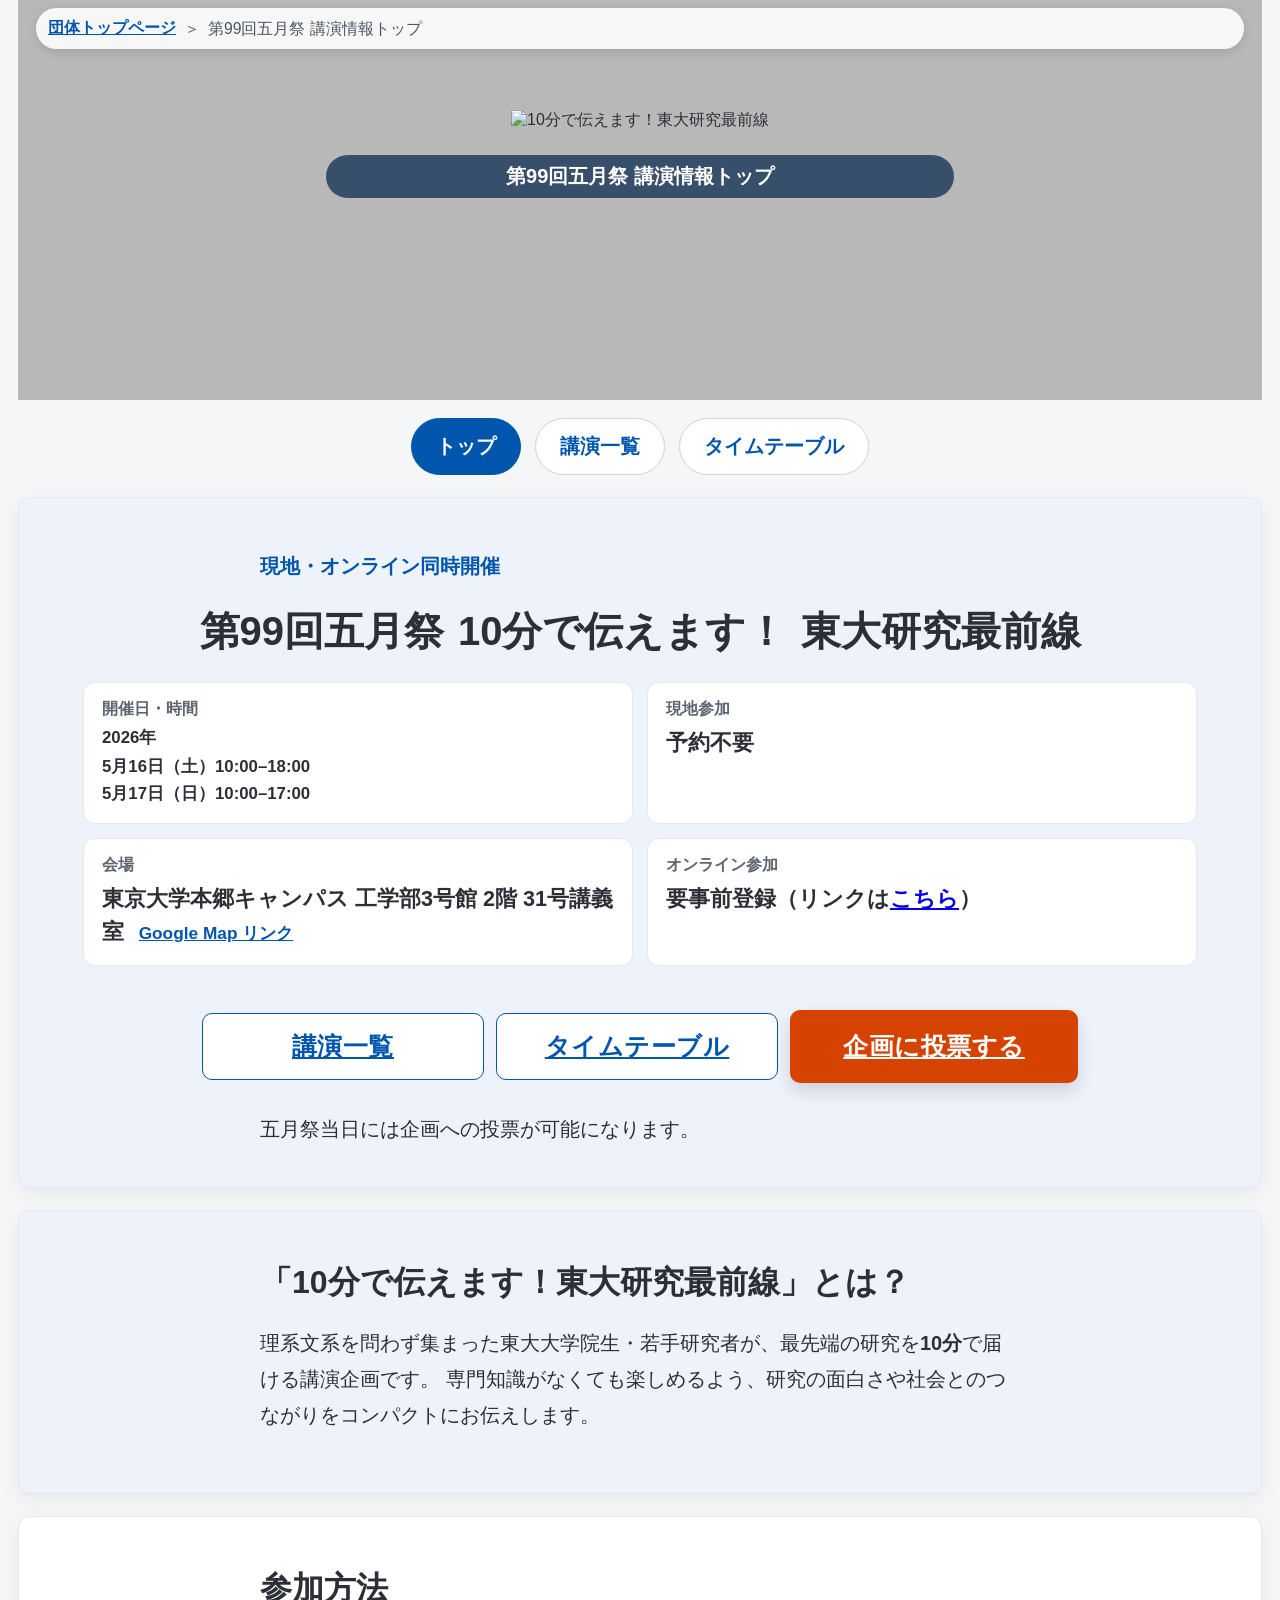
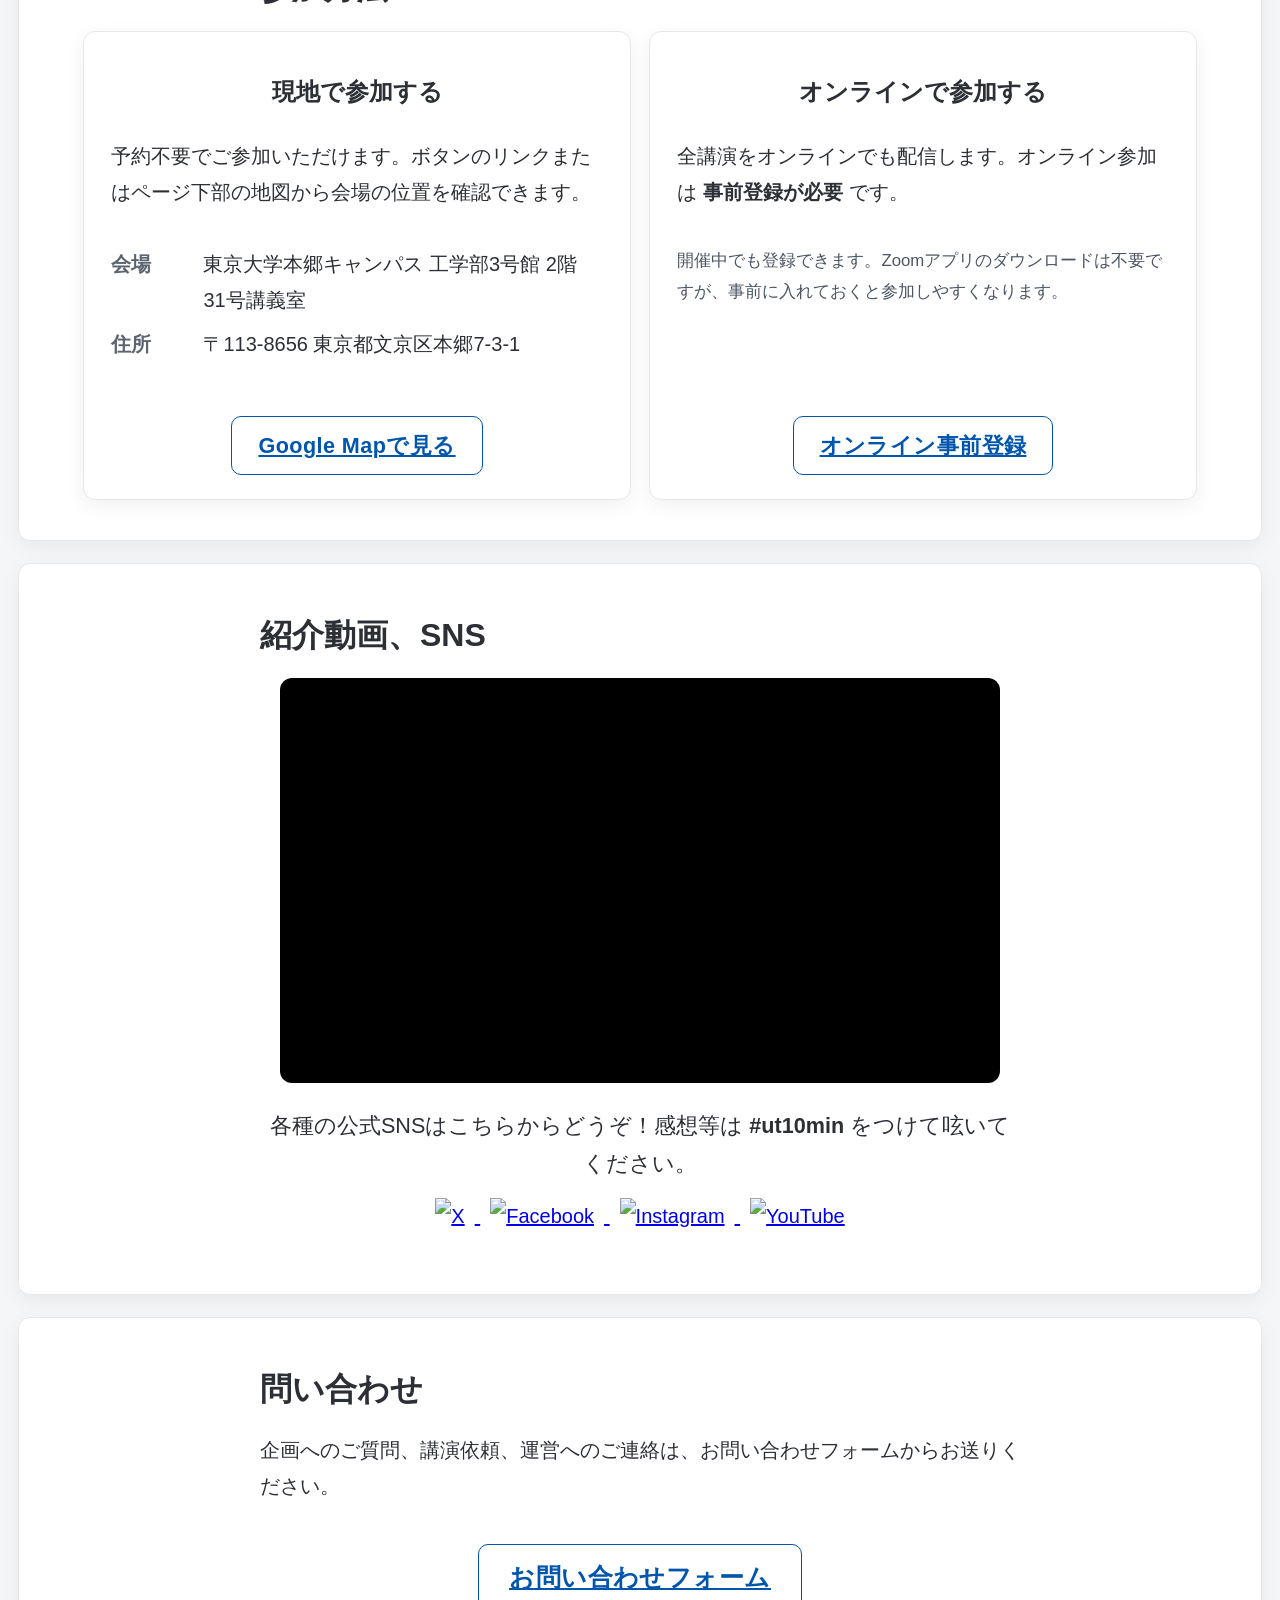
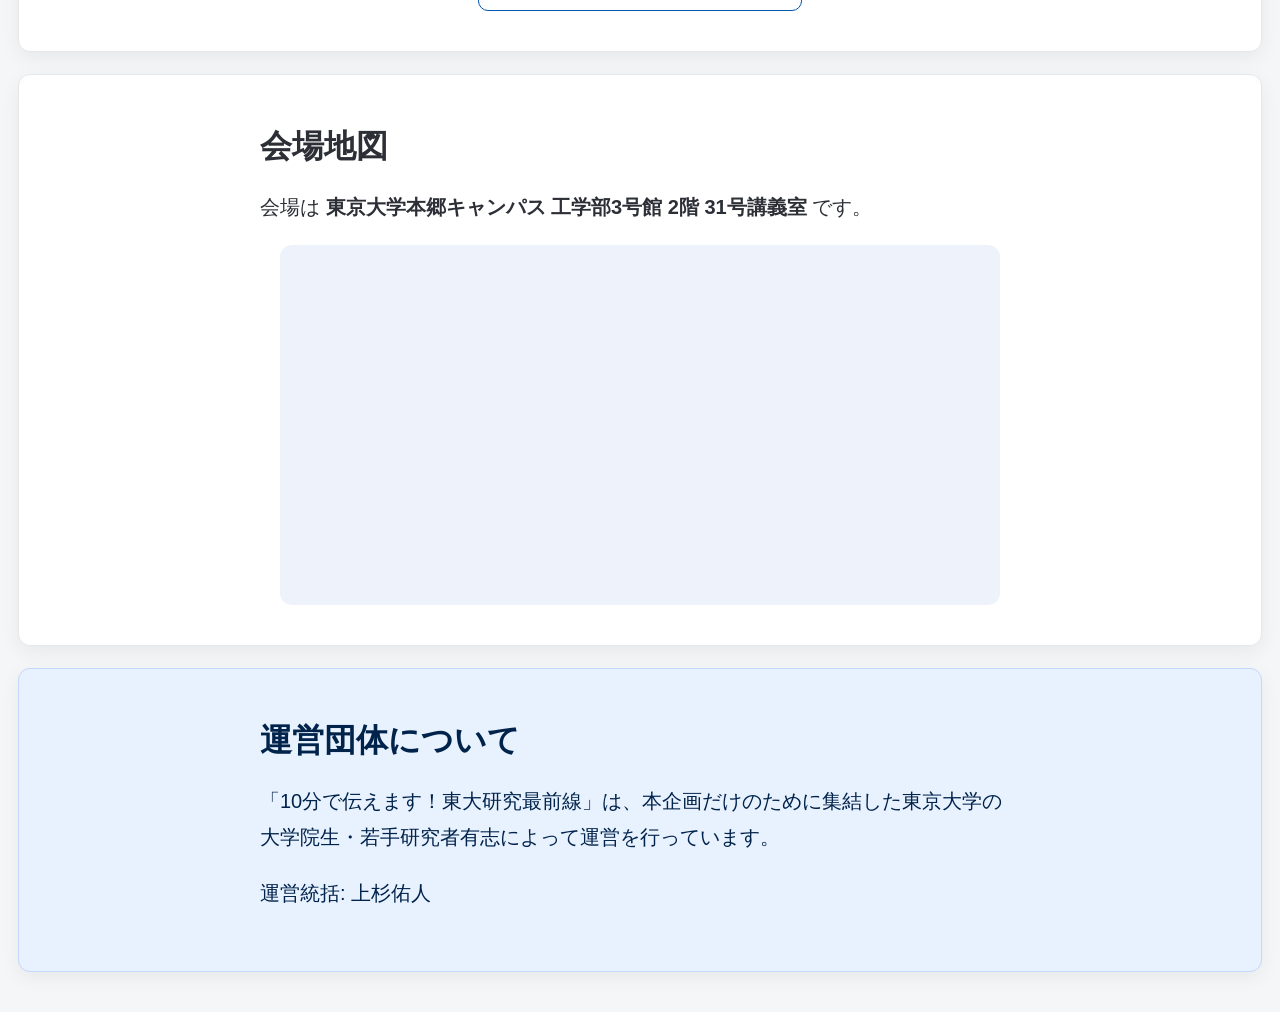
==== commit 01ba8468: "フォント等を微調整" ====
--- a/index.html
+++ b/index.html
@@ -43,8 +43,9 @@
           <div class="summary-item">
             <span class="summary-label">開催日・時間</span>
             <strong class="date-time-lines" data-config="datesText">
-              <span class="date-year">2026年</span><span class="date-main">5月16日（土）10:00–18:00</span>
-              <span class="date-year date-year-empty" aria-hidden="true"></span><span class="date-main">5月17日（日）10:00–17:00</span>
+              <span class="date-year-full">2026年</span>
+              <span class="date-main">5月16日（土）10:00–18:00</span>
+              <span class="date-main">5月17日（日）10:00–17:00</span>
             </strong>
           </div>
           <div class="summary-item">
@@ -117,11 +118,10 @@
           <p class="section-note">動画URLを data/config.json に設定してください。</p>
         </div>
         <div class="movie-sns-block">
-          <h3>SNS</h3>
-          <p class="section-note sns-note">各種の公式SNSはこちらからどうぞ！感想等は <b>#ut10min</b> をつけて呟いてください。</p>
+<p class="section-note sns-note">各種の公式SNSはこちらからどうぞ！感想等は <b>#ut10min</b> をつけて呟いてください。</p>
           <p class="center socialicons" id="socialicons">
             <a data-sns="x" href="#" target="_blank" rel="noopener" aria-label="X">
-              <img src="img/X.png" alt="X">
+              <img src="img/x.png" alt="X">
             </a>
             <a data-sns="facebook" href="#" target="_blank" rel="noopener" aria-label="Facebook">
               <img src="img/facebook.png" alt="Facebook">
--- a/css/main.css
+++ b/css/main.css
@@ -1747,3 +1747,102 @@
 .movie-sns-block .socialicons {
   margin-top: 14px;
 }
+
+
+/* SNS説明文のサイズを通常の説明文と揃える */
+.movie-sns-block .sns-note {
+  font-size: 1.35rem;
+  line-height: 1.8;
+}
+
+@media screen and (max-width: 639px) {
+  .movie-sns-block .sns-note {
+    font-size: 1.1rem;
+    line-height: 1.75;
+  }
+}
+
+
+/* 動画・地図サイズ調整：16:9を維持しつつ最大幅を720pxに揃える */
+#article-movie .video-container {
+  width: min(72vw, 720px);
+  max-width: 100%;
+  padding-bottom: min(40.5vw, 405px); /* 720px × 9 / 16 = 405px */
+}
+
+/* Google Mapも動画と同程度の最大横幅にする */
+#article-map .map-container {
+  max-width: min(72vw, 720px);
+  width: 100%;
+}
+
+@media screen and (max-width: 900px) {
+  #article-movie .video-container {
+    width: min(88vw, 720px);
+    padding-bottom: min(49.5vw, 405px);
+  }
+
+  #article-map .map-container {
+    max-width: min(88vw, 720px);
+  }
+}
+
+@media screen and (max-width: 639px) {
+  #article-movie .video-container {
+    width: 100%;
+    padding-bottom: 56.25%;
+  }
+
+  #article-map .map-container {
+    max-width: 100%;
+  }
+}
+
+
+/* 開催日時カード：2026年を1行目、各日程を2・3行目に表示。
+   通常は大きめのまま、狭いカードでは収まる範囲で縮小する。 */
+.date-time-lines {
+  display: grid !important;
+  grid-template-columns: 1fr;
+  row-gap: 0.15em;
+  align-items: start;
+  line-height: 1.45 !important;
+  font-size: clamp(1.05rem, 1.25vw, 1.35rem) !important;
+}
+
+.date-time-lines span {
+  display: block !important;
+}
+
+.date-year-full {
+  font-weight: bold;
+  white-space: nowrap;
+}
+
+.date-main {
+  white-space: nowrap;
+  min-width: 0;
+}
+
+@container (max-width: 360px) {
+  .date-time-lines {
+    font-size: clamp(0.92rem, 4.3cqw, 1.15rem) !important;
+  }
+}
+
+/* container query 非対応環境向け。カードが狭い画面では少しだけ縮める */
+.summary-item {
+  container-type: inline-size;
+}
+
+@media screen and (max-width: 900px) {
+  .date-time-lines {
+    font-size: clamp(0.98rem, 2.4vw, 1.25rem) !important;
+  }
+}
+
+@media screen and (max-width: 420px) {
+  .date-time-lines {
+    font-size: clamp(0.9rem, 4.3vw, 1.08rem) !important;
+  }
+}
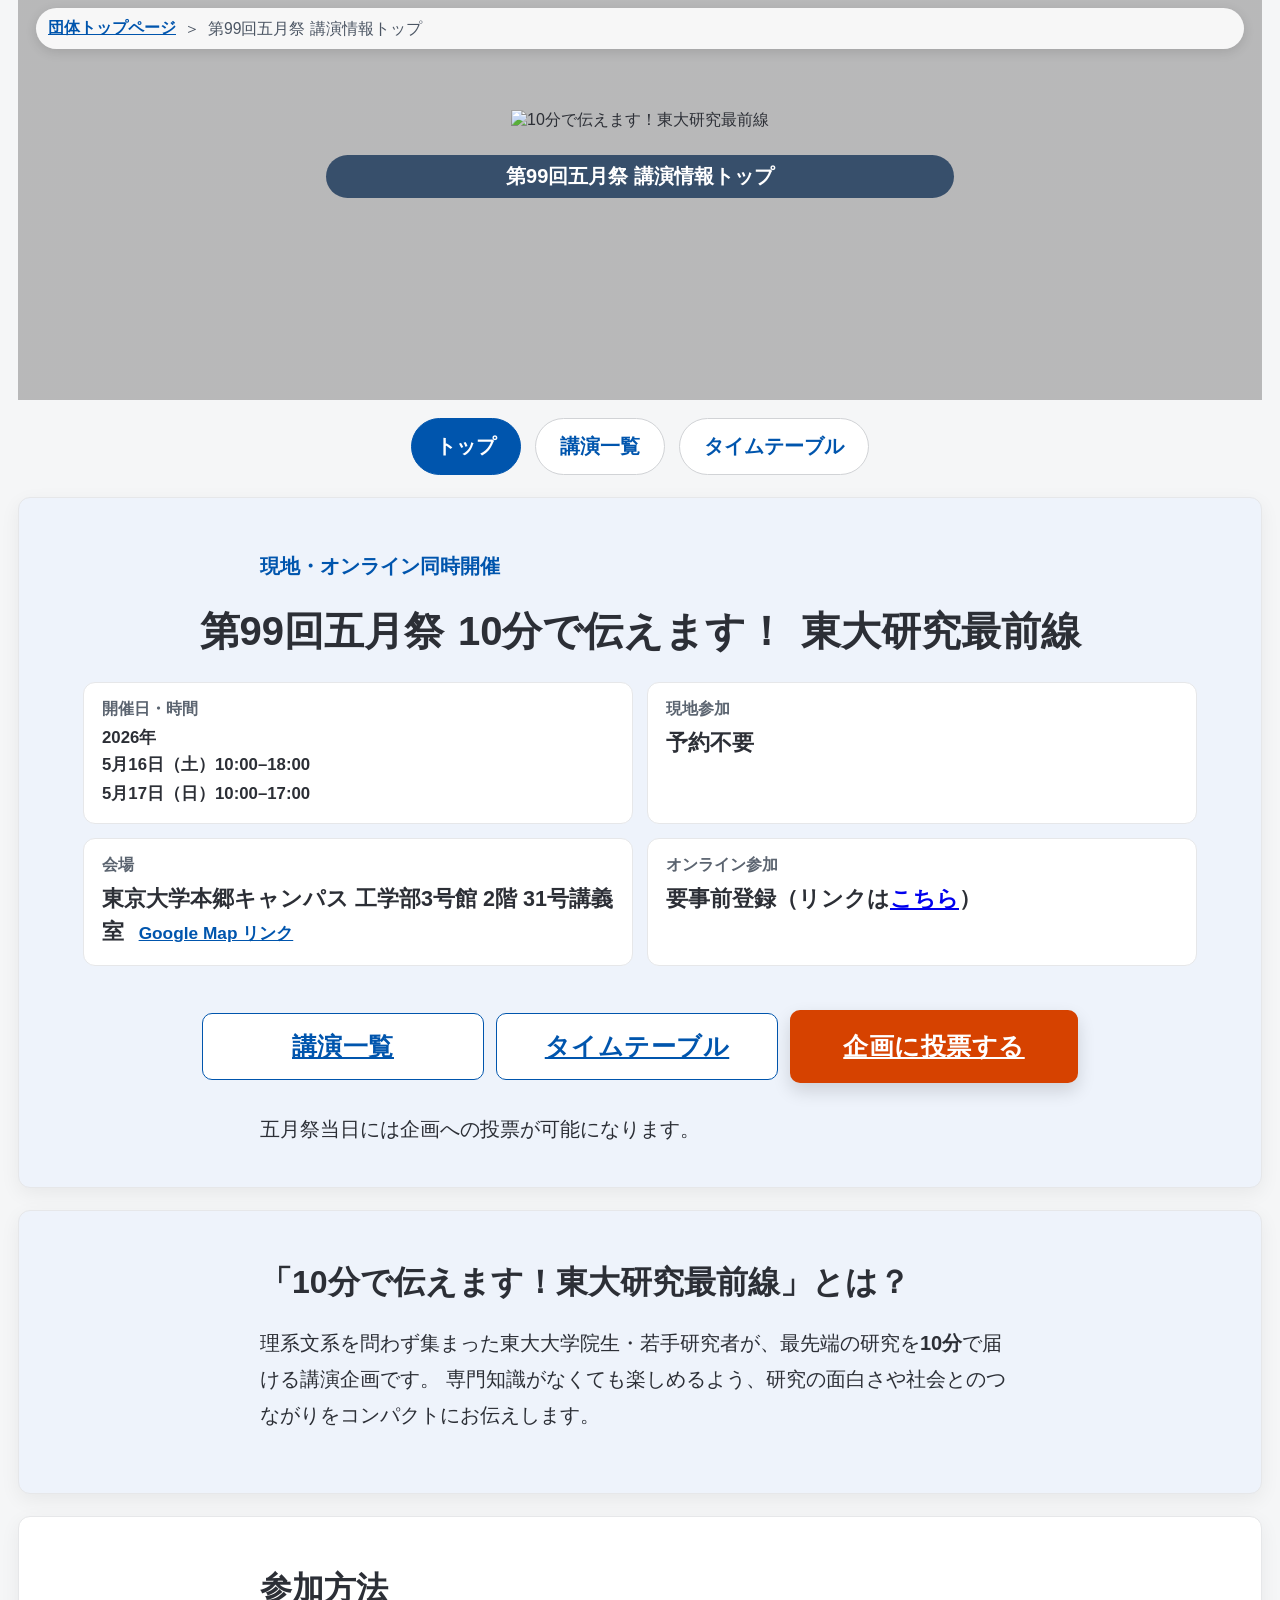
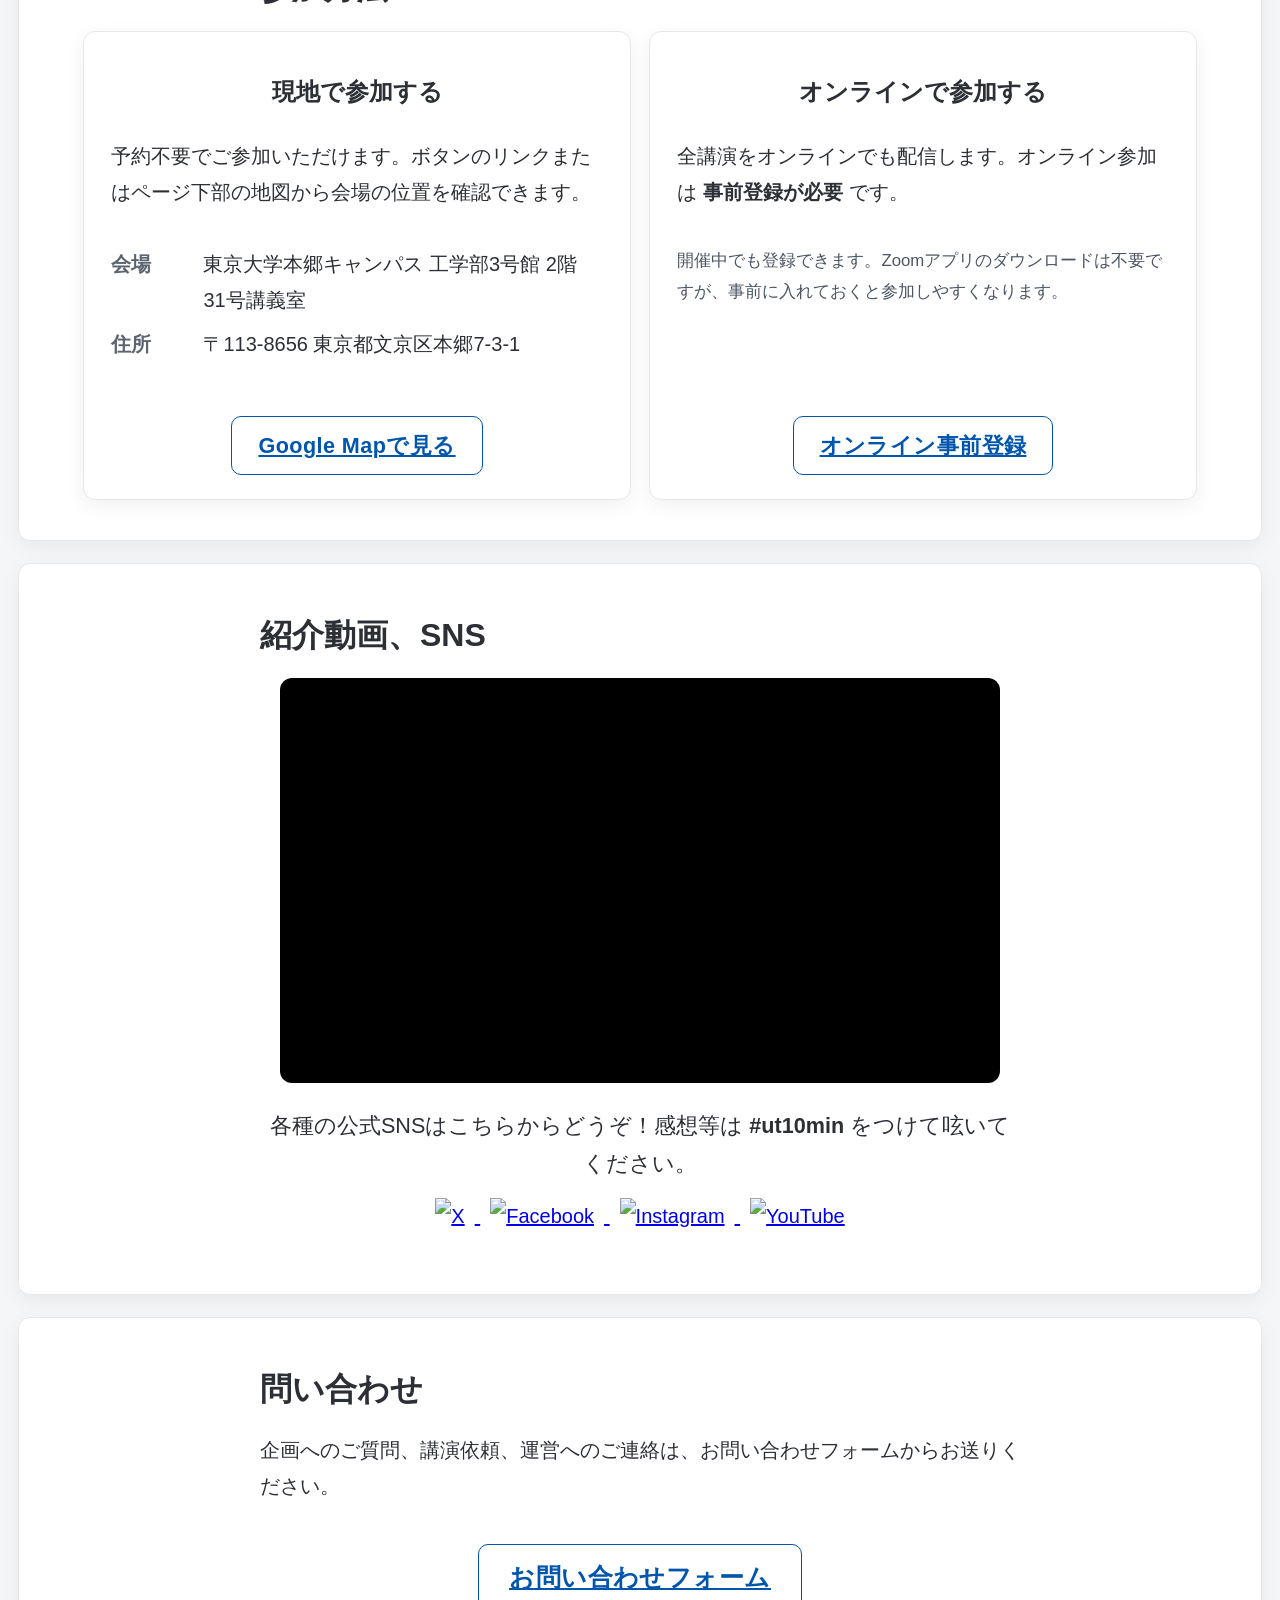
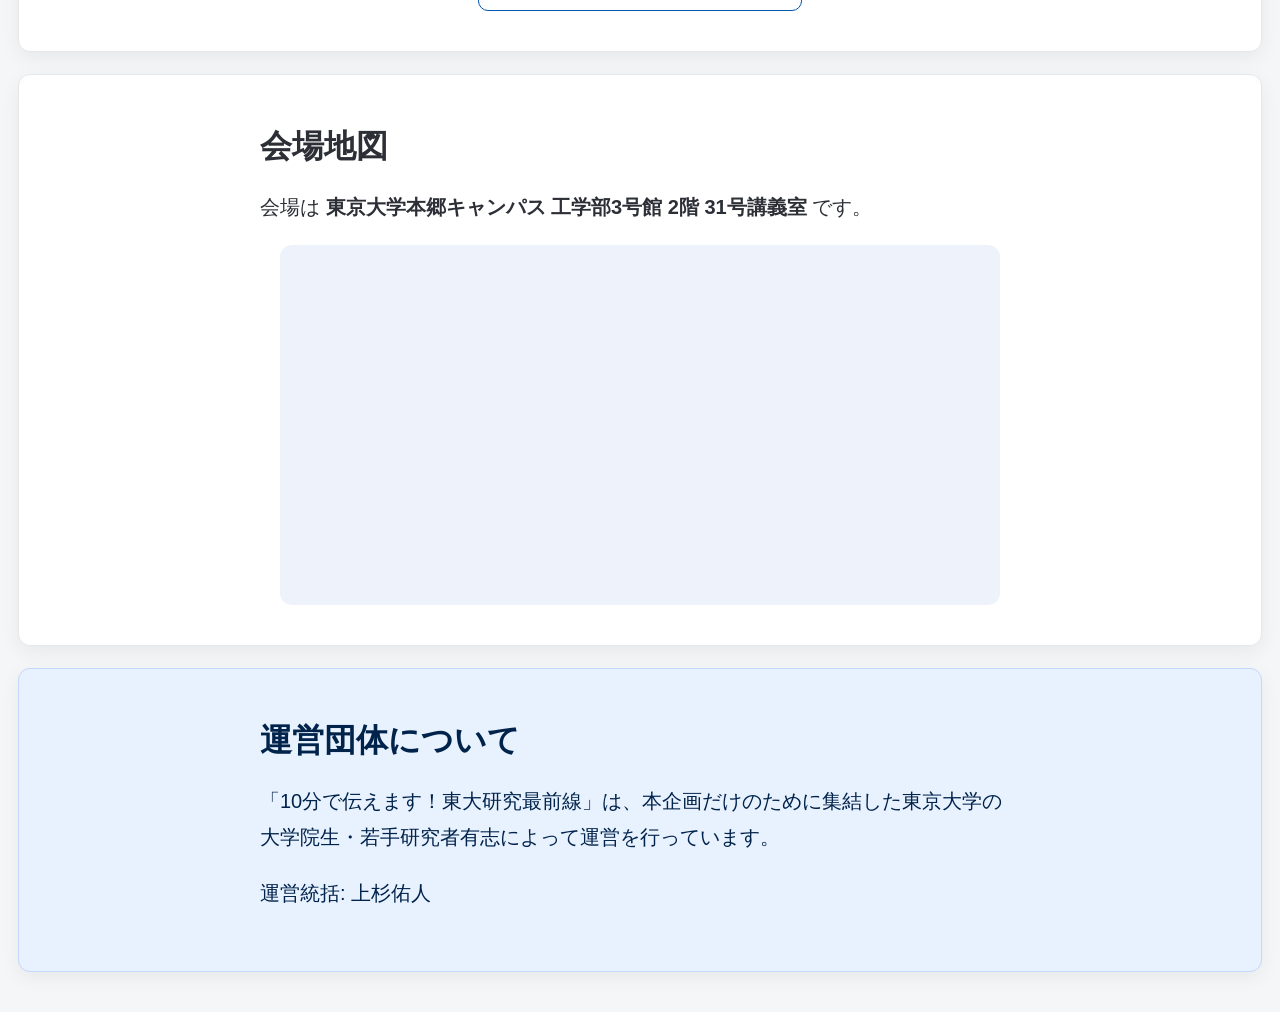
==== commit b5b01e20: "Merge branch 'main' into main" ====
--- a/index.html
+++ b/index.html
@@ -43,9 +43,11 @@
           <div class="summary-item">
             <span class="summary-label">開催日・時間</span>
             <strong class="date-time-lines" data-config="datesText">
+
               <span class="date-year-full">2026年</span>
               <span class="date-main">5月16日（土）10:00–18:00</span>
               <span class="date-main">5月17日（日）10:00–17:00</span>
+
             </strong>
           </div>
           <div class="summary-item">
@@ -118,10 +120,12 @@
           <p class="section-note">動画URLを data/config.json に設定してください。</p>
         </div>
         <div class="movie-sns-block">
+
 <p class="section-note sns-note">各種の公式SNSはこちらからどうぞ！感想等は <b>#ut10min</b> をつけて呟いてください。</p>
           <p class="center socialicons" id="socialicons">
             <a data-sns="x" href="#" target="_blank" rel="noopener" aria-label="X">
               <img src="img/x.png" alt="X">
+
             </a>
             <a data-sns="facebook" href="#" target="_blank" rel="noopener" aria-label="Facebook">
               <img src="img/facebook.png" alt="Facebook">
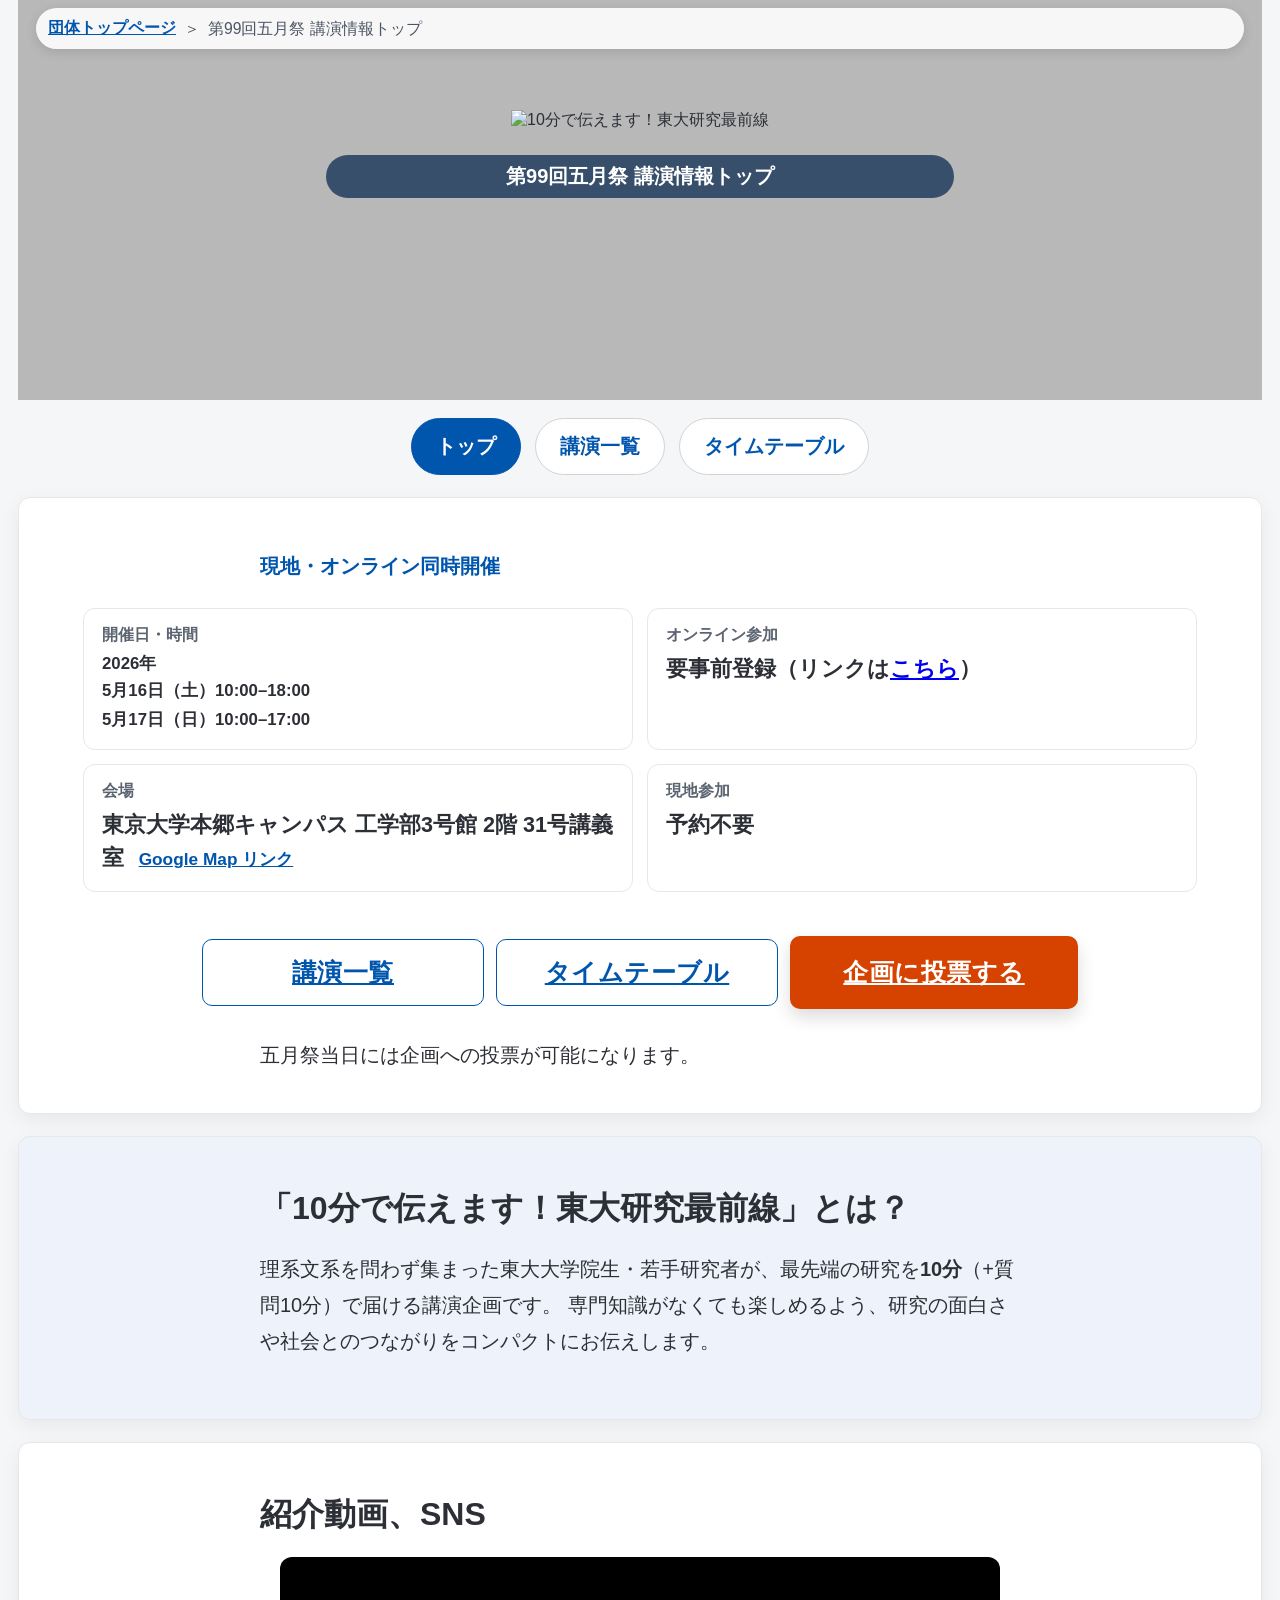
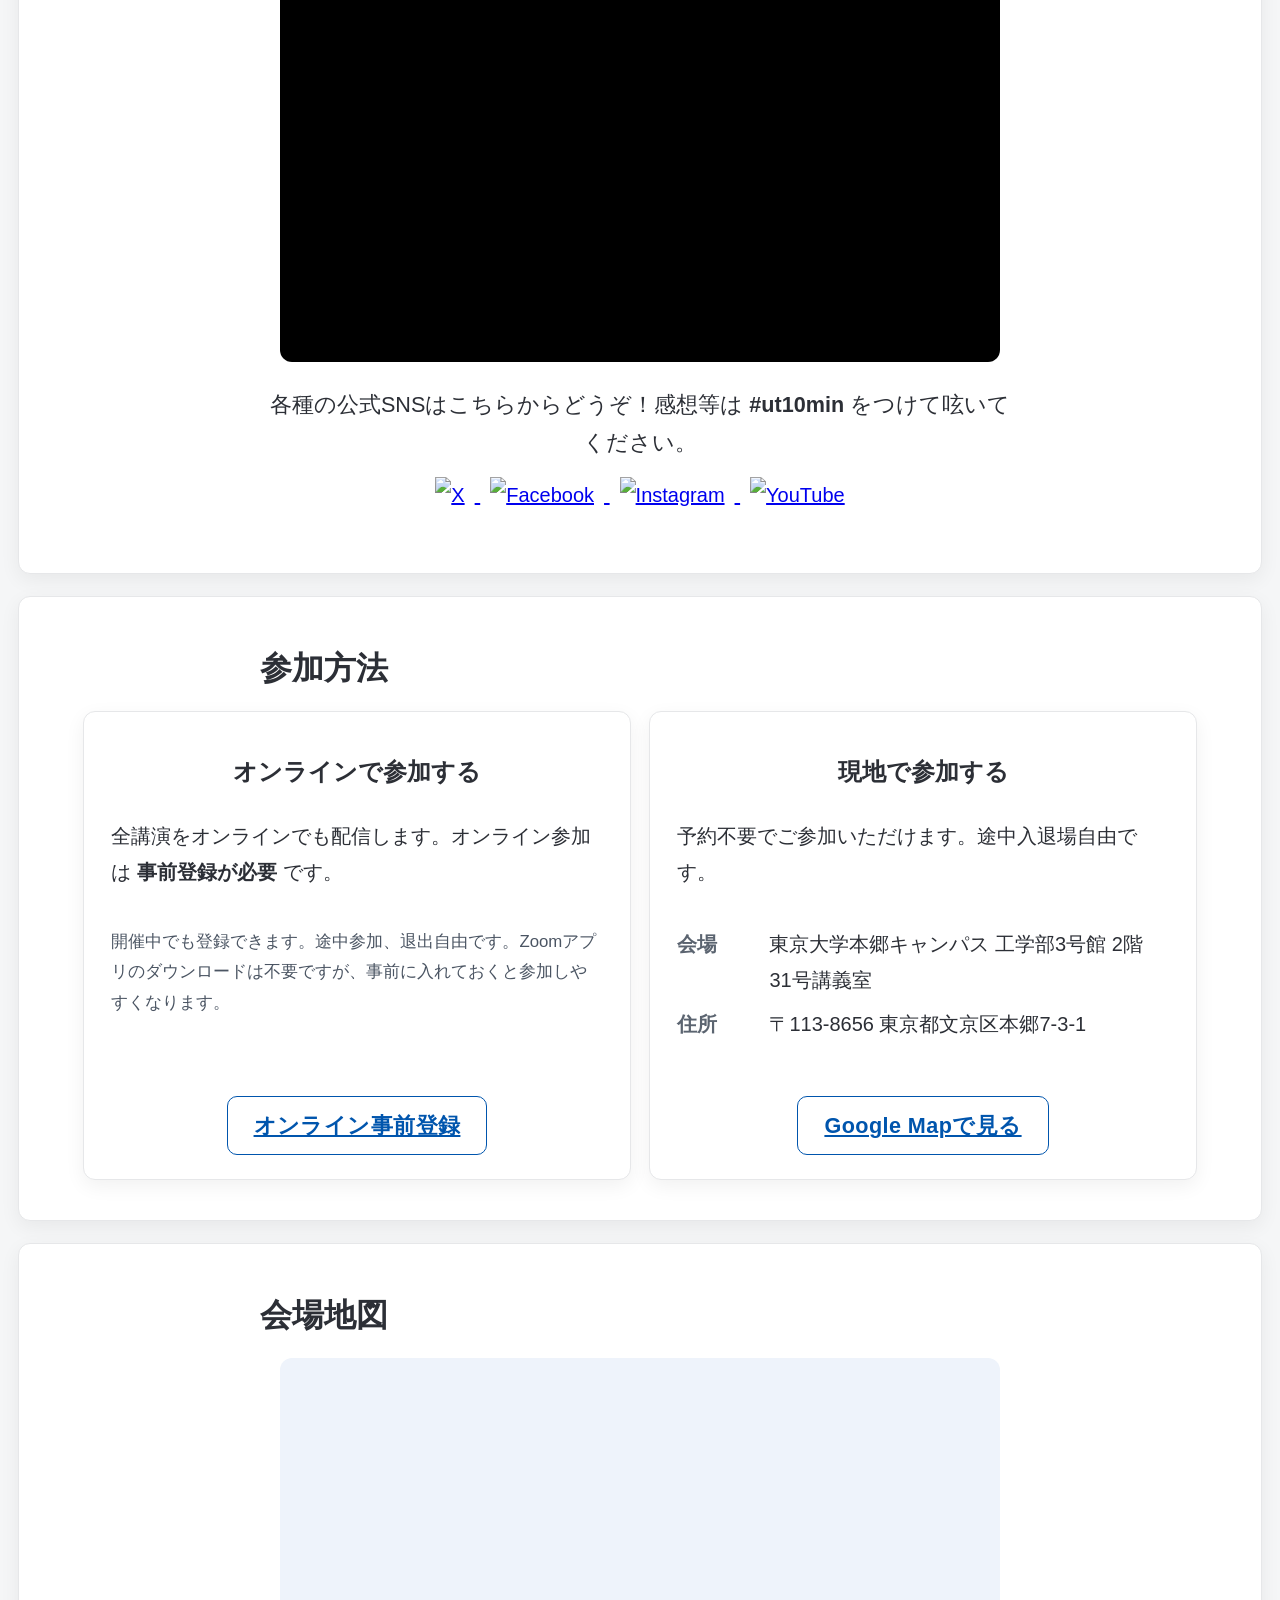
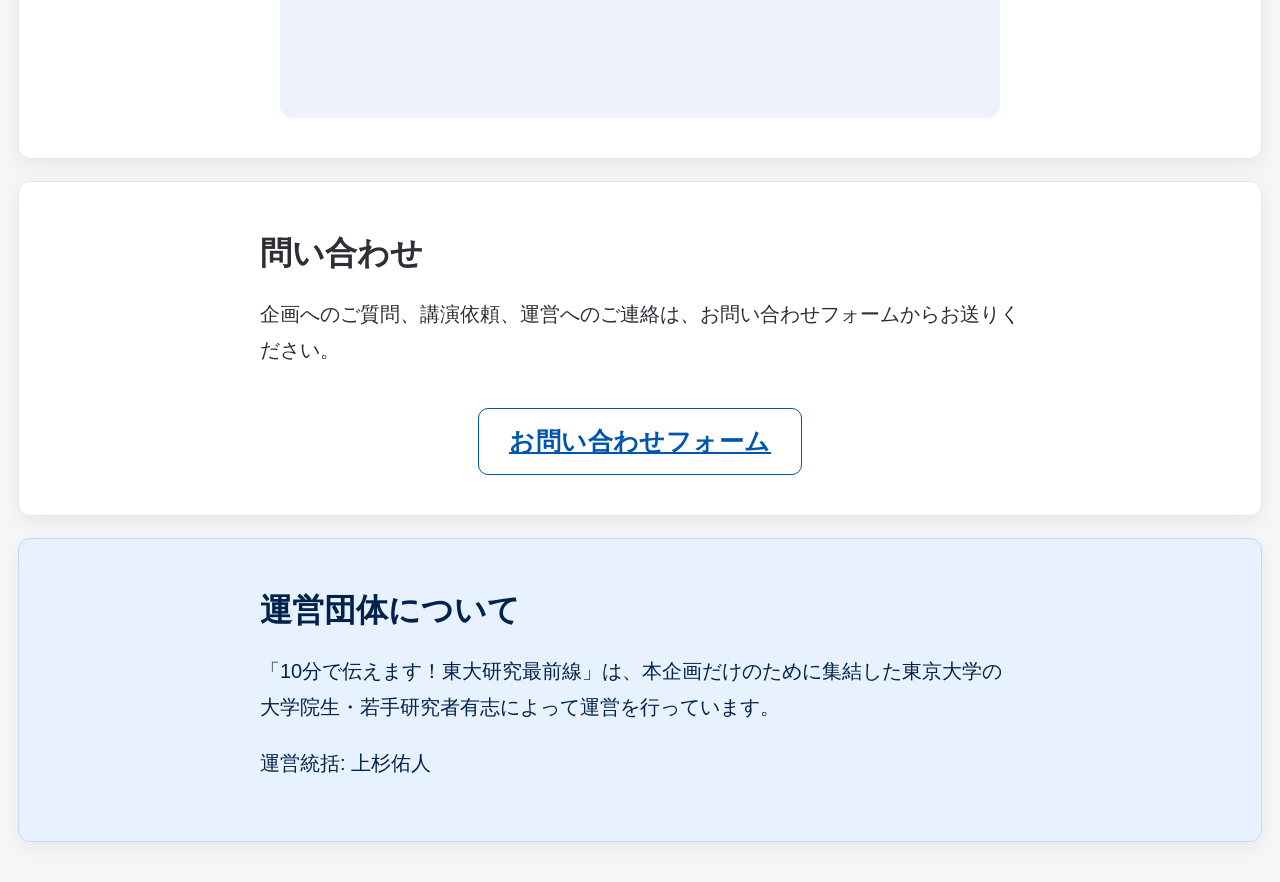
==== commit da03d38e: "情報のダブりを整理" ====
--- a/index.html
+++ b/index.html
@@ -34,26 +34,22 @@
     <main>
       <section class="full-article highlight-article" id="article-event">
         <p class="eyebrow">現地・オンライン同時開催</p>
-        <h1 id="event-name" class="event-name-lines">
-          <span>第99回五月祭</span>
-          <span>10分で伝えます！</span>
-          <span>東大研究最前線</span>
-        </h1>
-        <div class="event-summary-grid">
+<div class="event-summary-grid">
+
           <div class="summary-item">
             <span class="summary-label">開催日・時間</span>
             <strong class="date-time-lines" data-config="datesText">
-
               <span class="date-year-full">2026年</span>
               <span class="date-main">5月16日（土）10:00–18:00</span>
               <span class="date-main">5月17日（日）10:00–17:00</span>
-
             </strong>
           </div>
+
           <div class="summary-item">
-            <span class="summary-label">現地参加</span>
-            <strong>予約不要</strong>
+            <span class="summary-label">オンライン参加</span>
+            <strong>要事前登録（リンクは<a data-link="zoomRegister" href="#" target="_blank" rel="noopener">こちら</a>）</strong>
           </div>
+
           <div class="summary-item">
             <span class="summary-label">会場</span>
             <strong>
@@ -61,10 +57,12 @@
               <a class="inline-map-link" data-link="googleMap" href="#" target="_blank" rel="noopener">Google Map リンク</a>
             </strong>
           </div>
+
           <div class="summary-item">
-            <span class="summary-label">オンライン参加</span>
-            <strong>要事前登録（リンクは<a data-link="zoomRegister" href="#" target="_blank" rel="noopener">こちら</a>）</strong>
+            <span class="summary-label">現地参加</span>
+            <strong>予約不要</strong>
           </div>
+        
         </div>
 
         <div class="button-group primary-actions">
@@ -82,50 +80,21 @@
       <section class="full-article" id="article-intro">
         <h2>「10分で伝えます！東大研究最前線」とは？</h2>
         <p>
-          理系文系を問わず集まった東大大学院生・若手研究者が、最先端の研究を<b>10分</b>で届ける講演企画です。
+          理系文系を問わず集まった東大大学院生・若手研究者が、最先端の研究を<b>10分</b>（+質問10分）で届ける講演企画です。
           専門知識がなくても楽しめるよう、研究の面白さや社会とのつながりをコンパクトにお伝えします。
         </p>
       </section>
 
-      <section class="full-article" id="article-participation">
-        <h2>参加方法</h2>
-        <div class="two-column">
-          <article class="info-tile">
-            <h3>現地で参加する</h3>
-            <p>予約不要でご参加いただけます。ボタンのリンクまたはページ下部の地図から会場の位置を確認できます。</p>
-            <dl class="basic-list">
-              <dt>会場</dt>
-              <dd data-config="venueName">東京大学本郷キャンパス 工学部3号館 2階 31号講義室 (ページ下部で地図を直接確認できます)</dd>
-              <dt>住所</dt>
-              <dd data-config="venueAddress">〒113-8656 東京都文京区本郷7-3-1</dd>
-            </dl>
-            <div class="button-group">
-              <a class="button-link secondary" data-link="googleMap" href="#" target="_blank" rel="noopener">Google Mapで見る</a>
-            </div>
-          </article>
-
-          <article class="info-tile">
-            <h3>オンラインで参加する</h3>
-            <p>全講演をオンラインでも配信します。オンライン参加は <b>事前登録が必要</b> です。</p>
-            <p class="small-note">開催中でも登録できます。Zoomアプリのダウンロードは不要ですが、事前に入れておくと参加しやすくなります。</p>
-            <div class="button-group">
-              <a class="button-link secondary" data-link="zoomRegister" href="#" target="_blank" rel="noopener">オンライン事前登録</a>
-            </div>
-          </article>
-        </div>
-      </section>
       <section class="full-article" id="article-movie">
         <h2>紹介動画、SNS</h2>
         <div class="video-container" id="video-container">
           <p class="section-note">動画URLを data/config.json に設定してください。</p>
         </div>
         <div class="movie-sns-block">
-
 <p class="section-note sns-note">各種の公式SNSはこちらからどうぞ！感想等は <b>#ut10min</b> をつけて呟いてください。</p>
           <p class="center socialicons" id="socialicons">
             <a data-sns="x" href="#" target="_blank" rel="noopener" aria-label="X">
               <img src="img/x.png" alt="X">
-
             </a>
             <a data-sns="facebook" href="#" target="_blank" rel="noopener" aria-label="Facebook">
               <img src="img/facebook.png" alt="Facebook">
@@ -140,6 +109,47 @@
         </div>
       </section>
 
+      
+
+      <section class="full-article" id="article-participation">
+        <h2>参加方法</h2>
+        <div class="two-column">
+
+
+          <article class="info-tile">
+            <h3>オンラインで参加する</h3>
+            <p>全講演をオンラインでも配信します。オンライン参加は <b>事前登録が必要</b> です。</p>
+            <p class="small-note">開催中でも登録できます。途中参加、退出自由です。Zoomアプリのダウンロードは不要ですが、事前に入れておくと参加しやすくなります。</p>
+            <div class="button-group">
+              <a class="button-link secondary" data-link="zoomRegister" href="#" target="_blank" rel="noopener">オンライン事前登録</a>
+            </div>
+          </article>
+
+          <article class="info-tile">
+            <h3>現地で参加する</h3>
+            <p>予約不要でご参加いただけます。途中入退場自由です。</p>
+            <dl class="basic-list">
+              <dt>会場</dt>
+              <dd data-config="venueName">東京大学本郷キャンパス 工学部3号館 2階 31号講義室 (ページ下部で地図を直接確認できます)</dd>
+              <dt>住所</dt>
+              <dd data-config="venueAddress">〒113-8656 東京都文京区本郷7-3-1</dd>
+            </dl>
+            <div class="button-group">
+              <a class="button-link secondary" data-link="googleMap" href="#" target="_blank" rel="noopener">Google Mapで見る</a>
+            </div>
+          </article></div>
+      </section>
+      
+
+        <section class="full-article" id="article-map">
+        <h2>会場地図</h2>
+<div class="map-container" id="map-container">
+          <p class="section-note">地図を読み込めませんでした。Google Mapボタンからご確認ください。</p>
+        </div>
+      </section>
+
+      
+
       <section class="full-article" id="article-links">
         <h2>問い合わせ</h2>
         <p>
@@ -150,17 +160,8 @@
         </div>
       </section>
 
-        <section class="full-article" id="article-map">
-        <h2>会場地図</h2>
-        <p>
-          会場は <b data-config="venueName">東京大学本郷キャンパス 工学部3号館 2階 31号講義室</b> です。
-        </p>
-        <div class="map-container" id="map-container">
-          <p class="section-note">地図を読み込めませんでした。Google Mapボタンからご確認ください。</p>
-        </div>
-      </section>
-
-      <section class="full-article" id="article-us">
+        
+<section class="full-article" id="article-us">
         <h2>運営団体について</h2>
         <p>「10分で伝えます！東大研究最前線」は、本企画だけのために集結した東京大学の大学院生・若手研究者有志によって運営を行っています。</p>
         <p>運営統括: <span data-config="organizerRepresentative">上杉佑人</span></p>
--- a/css/main.css
+++ b/css/main.css
@@ -1846,3 +1846,60 @@
     font-size: clamp(0.9rem, 4.3vw, 1.08rem) !important;
   }
 }
+
+
+/* 今回修正：トップ背景・カード順序・参加方法順序・タイムテーブルバッジ色 */
+
+/* index 上部の淡い水色を白にする */
+#article-event.highlight-article {
+  background: var(--color-neutral-white);
+}
+
+/* スマホでは上部カードを 開催日時→会場→オンライン→現地 の順へ */
+@media screen and (max-width: 720px) {
+  .event-summary-grid .summary-item:nth-child(1) { order: 1; }
+  .event-summary-grid .summary-item:nth-child(2) { order: 3; } /* オンライン */
+  .event-summary-grid .summary-item:nth-child(3) { order: 2; } /* 会場 */
+  .event-summary-grid .summary-item:nth-child(4) { order: 4; } /* 現地 */
+}
+
+/* PCでは参加方法を左オンライン・右現地にし、スマホでは現地→オンラインに戻す */
+@media screen and (max-width: 780px) {
+  #article-participation .two-column .info-tile:nth-child(1) { order: 2; }
+  #article-participation .two-column .info-tile:nth-child(2) { order: 1; }
+}
+
+/* 20分/60分バッジ色を反転：通常20分を黄色、60分を青系にする */
+.timetable-table-enhanced .duration-badge,
+.mobile-slot .duration-badge {
+  background: var(--color-primitive-yellow-300);
+  color: #2c2f36;
+}
+
+.timetable-table-enhanced .is-long-slot .duration-badge,
+.mobile-slot .is-long-slot .duration-badge {
+  background: var(--color-primitive-blue-900);
+  color: #fff;
+}
+
+/* 講演一覧・タイムテーブルのスマホ見出しをパンくず分だけ半行下げる */
+@media screen and (max-width: 639px) {
+  .sub-hero h1 {
+    margin-top: 1.7em;
+  }
+}
+
+
+/* バッジ色の最終上書き：20分=黄色、60分=青 */
+.duration-badge {
+  background: var(--color-primitive-yellow-300) !important;
+  color: #2c2f36 !important;
+}
+
+.is-long-slot .duration-badge,
+.slot-card.is-long-slot .duration-badge,
+.timetable-table-enhanced .is-long-slot .duration-badge,
+.mobile-slot .is-long-slot .duration-badge {
+  background: var(--color-primitive-blue-900) !important;
+  color: #ffffff !important;
+}
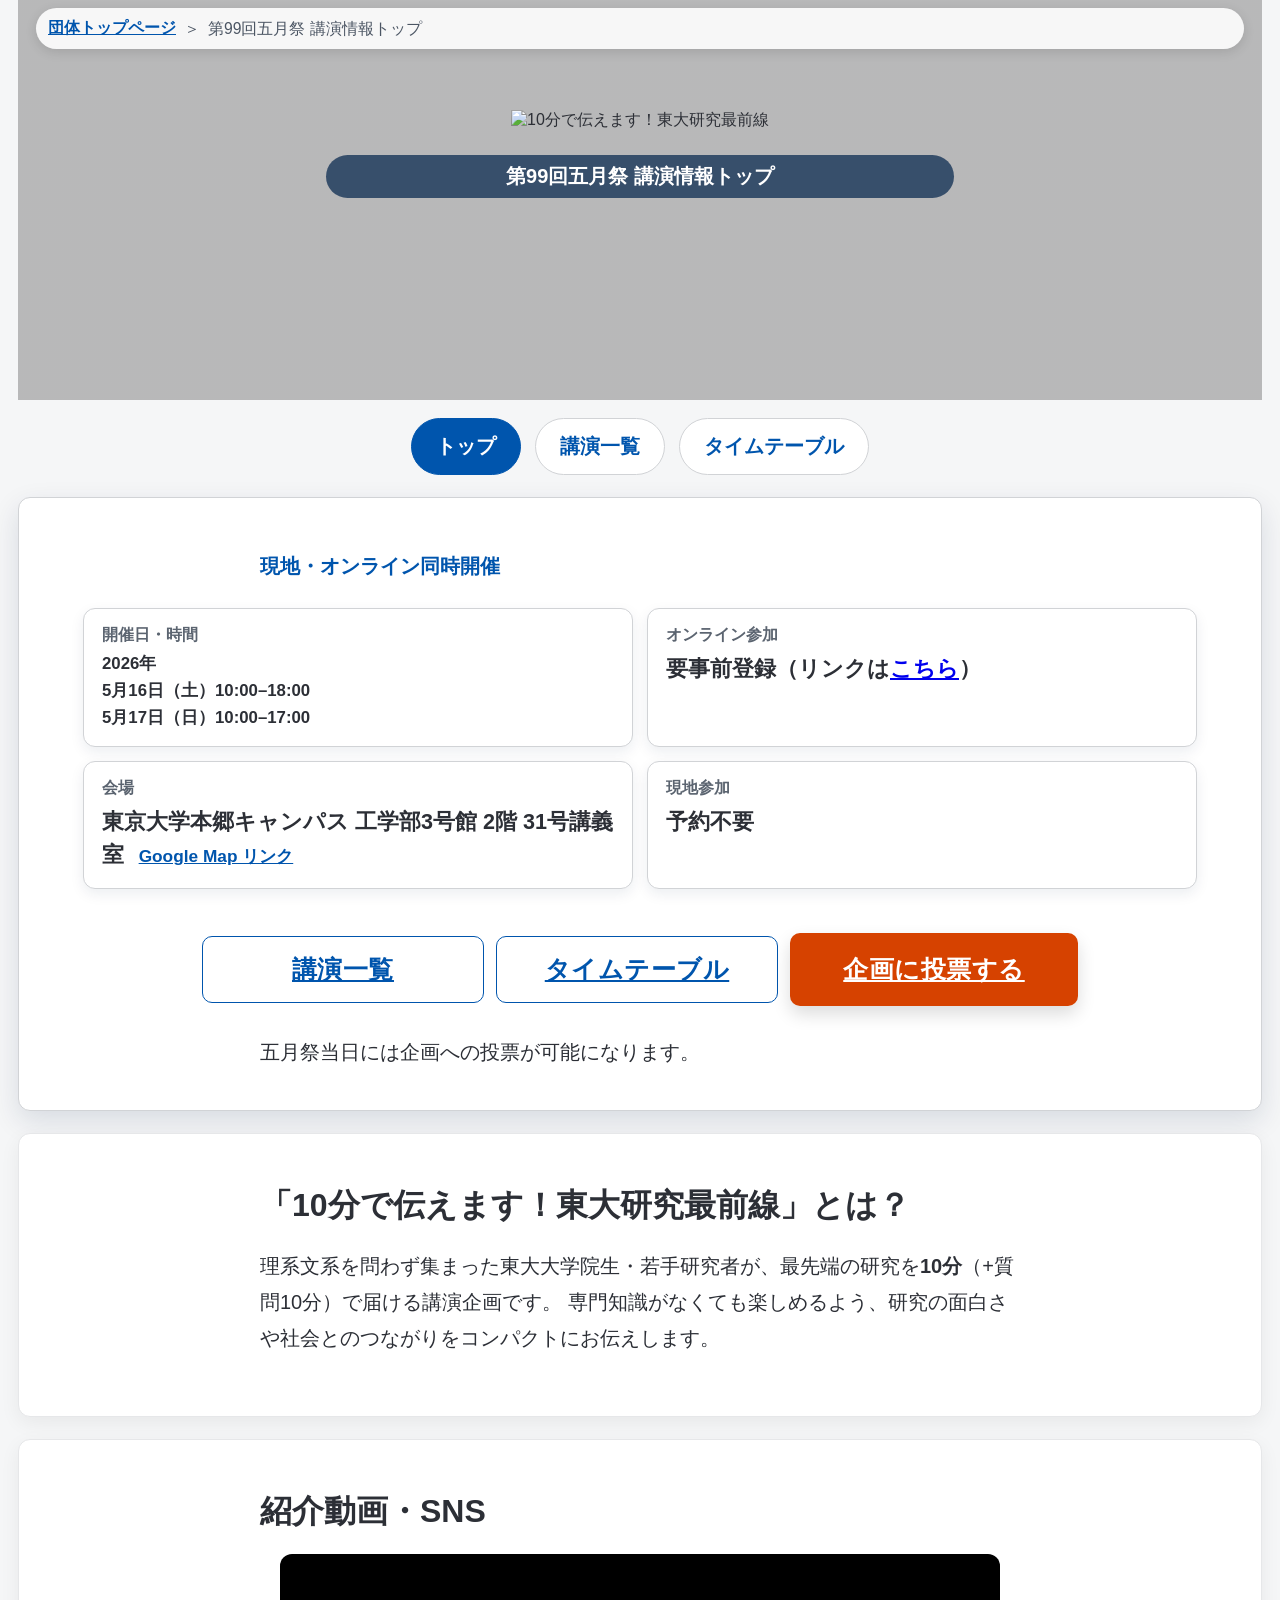
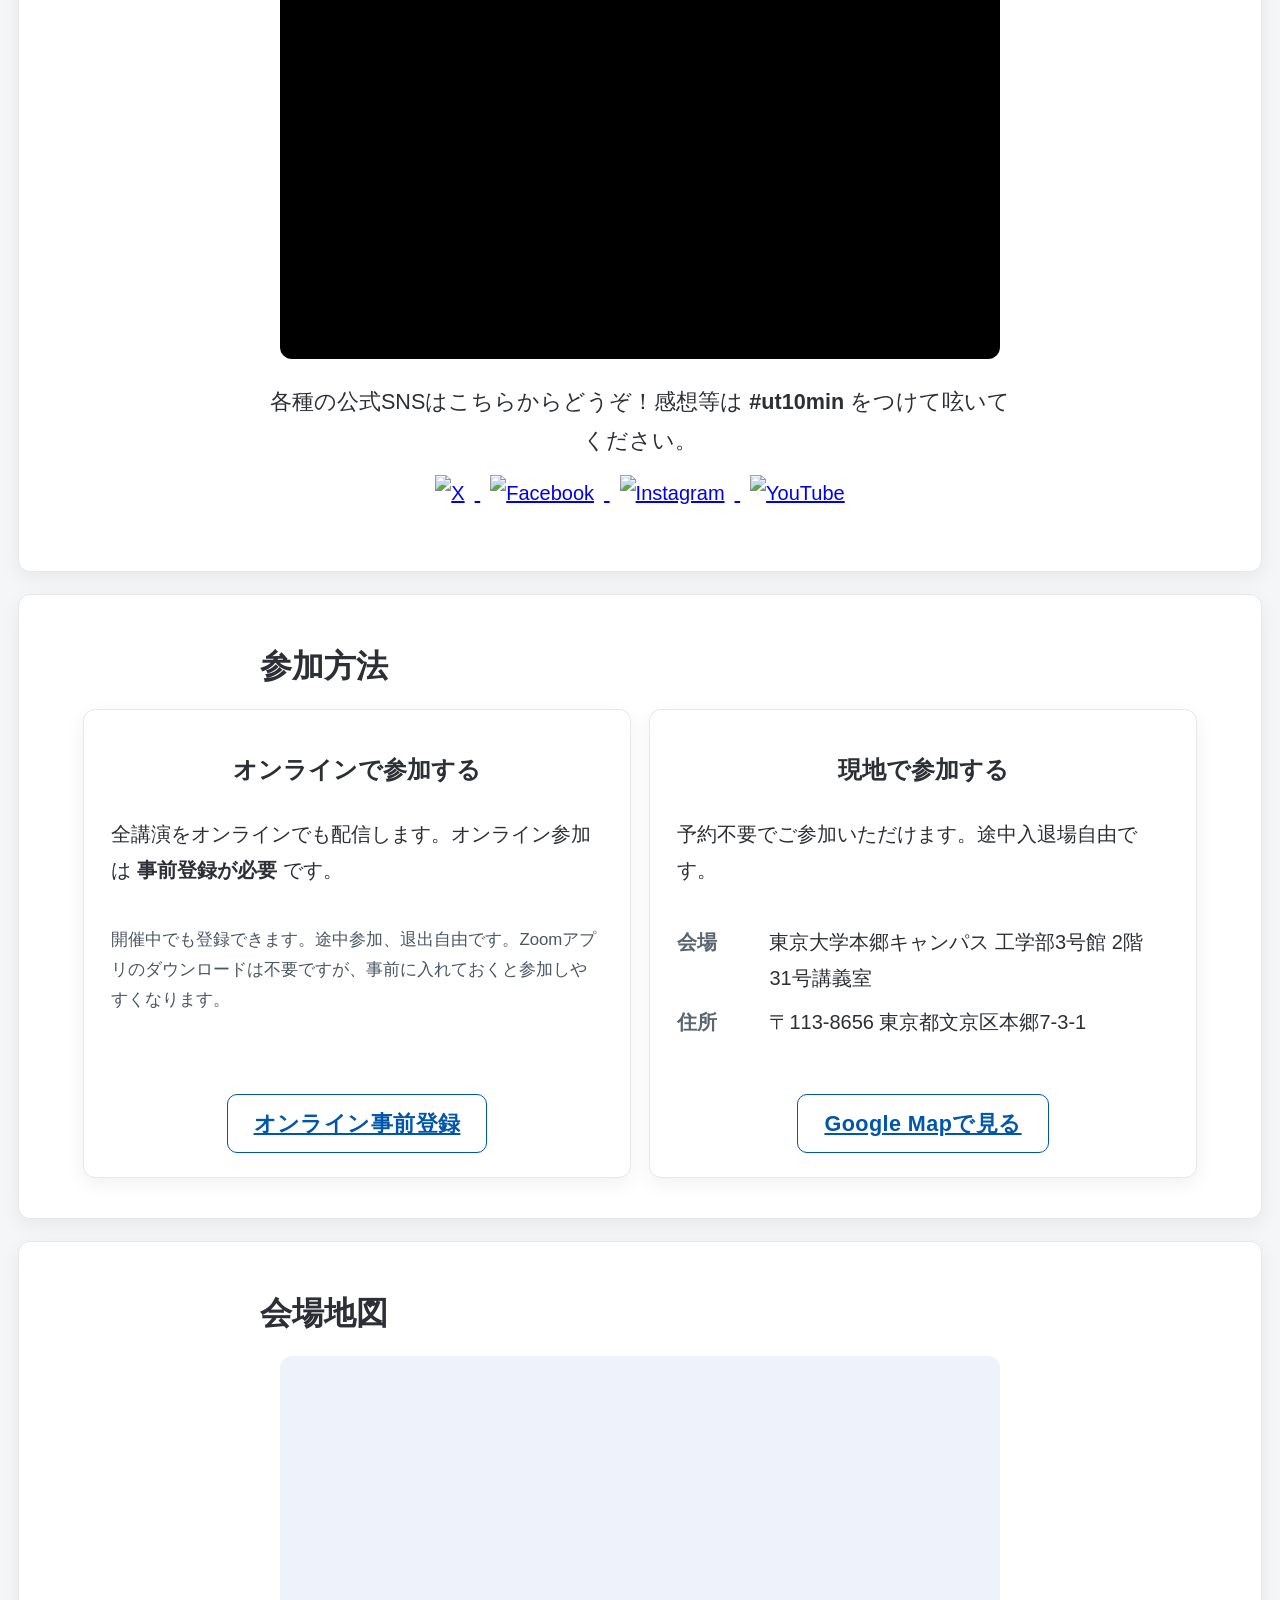
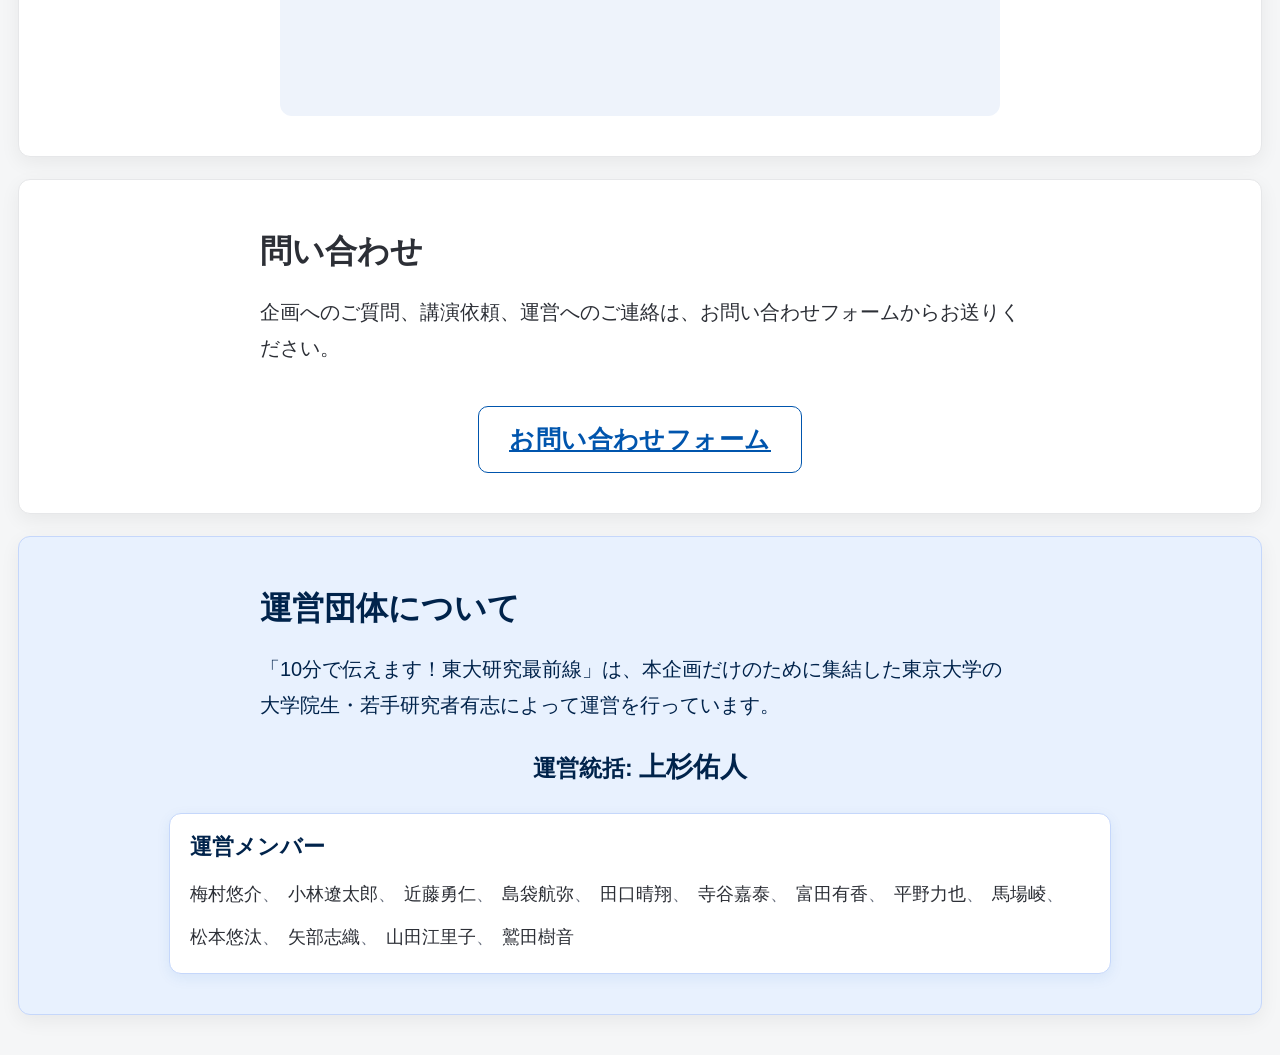
==== commit 707a1986: "運営メンバーを追記 Co-authored-by: Copilot <copilot@github.com>" ====
--- a/index.html
+++ b/index.html
@@ -86,7 +86,7 @@
       </section>
 
       <section class="full-article" id="article-movie">
-        <h2>紹介動画、SNS</h2>
+        <h2>紹介動画・SNS</h2>
         <div class="video-container" id="video-container">
           <p class="section-note">動画URLを data/config.json に設定してください。</p>
         </div>
--- a/css/main.css
+++ b/css/main.css
@@ -1903,3 +1903,144 @@
   background: var(--color-primitive-blue-900) !important;
   color: #ffffff !important;
 }
+
+
+/* 「10分で伝えます！東大研究最前線」とは？ の背景を白にする */
+#article-intro {
+  background: var(--color-neutral-white);
+}
+
+
+/* 白背景内でも開催情報カードが区切れて見えるようにする */
+#article-event {
+  border: 1px solid var(--color-neutral-solid-gray-200);
+  box-shadow: 0 10px 28px rgba(0, 35, 75, 0.12);
+}
+
+#article-event .summary-item {
+  border: 1px solid var(--color-neutral-solid-gray-200);
+  box-shadow: 0 5px 14px rgba(0, 35, 75, 0.08);
+}
+
+
+/* 運営情報：統括を強調し、メンバーは横並びで省スペース表示 */
+#article-us > p:nth-of-type(2) {
+  max-width: 760px;
+  margin: 18px auto;
+  padding: 16px 20px;
+  background: var(--color-neutral-white);
+  border: 2px solid var(--color-primitive-blue-900);
+  border-radius: 12px;
+  box-shadow: 0 6px 18px rgba(0, 85, 173, 0.12);
+  color: var(--color-primitive-blue-1200);
+  font-size: 145%;
+  font-weight: bold;
+  text-align: center;
+}
+
+#article-us > p:nth-of-type(2) span {
+  font-size: 115%;
+}
+
+.organizer-members {
+  max-width: 900px;
+  margin: 22px auto 0;
+  padding: 18px 20px;
+  background: var(--color-neutral-white);
+  border: 1px solid var(--color-primitive-blue-200);
+  border-radius: 12px;
+  box-shadow: 0 4px 14px rgba(0, 85, 173, 0.08);
+}
+
+.organizer-members h3 {
+  margin: 0 0 14px;
+  color: var(--color-primitive-blue-1200);
+}
+
+.organizer-members ul {
+  display: grid;
+  gap: 12px;
+  margin: 0;
+  padding: 0;
+  list-style: none;
+}
+
+.member-group {
+  display: grid;
+  grid-template-columns: 8em minmax(0, 1fr);
+  gap: 10px 14px;
+  align-items: start;
+  font-size: 105%;
+  line-height: 1.7;
+}
+
+.member-role {
+  display: inline-flex;
+  align-items: center;
+  justify-content: center;
+  padding: 4px 10px;
+  border-radius: 999px;
+  background: var(--color-primitive-blue-900);
+  color: #fff;
+  font-weight: bold;
+  white-space: nowrap;
+}
+
+.member-names {
+  display: flex;
+  flex-wrap: wrap;
+  gap: 6px 8px;
+}
+
+.member-chip {
+  display: inline-flex;
+  padding: 2px 0;
+  color: #2c2f36;
+  white-space: nowrap;
+}
+
+.member-chip:not(:last-child)::after {
+  content: "、";
+  color: #6b7280;
+}
+
+@media screen and (max-width: 639px) {
+  #article-us > p:nth-of-type(2) {
+    font-size: 1.25rem;
+    padding: 14px 16px;
+  }
+
+  .member-group {
+    grid-template-columns: 1fr;
+    gap: 6px;
+  }
+
+  .member-role {
+    width: fit-content;
+  }
+}
+
+
+/* 運営統括：囲みを弱め、文字サイズの強調だけ残す */
+#article-us > p:nth-of-type(2) {
+  max-width: 760px;
+  margin: 14px auto;
+  padding: 0;
+  background: transparent;
+  border: 0;
+  border-radius: 0;
+  box-shadow: none;
+  color: var(--color-primitive-blue-1200);
+  font-size: 145%;
+  font-weight: bold;
+  text-align: center;
+}
+
+/* デフォルト区分「運営メンバー」は見出しと重複するため、青ラベルを出さず名前だけを横並びにする */
+.member-group-no-role {
+  grid-template-columns: 1fr;
+}
+
+.member-group-no-role .member-names {
+  justify-content: flex-start;
+}
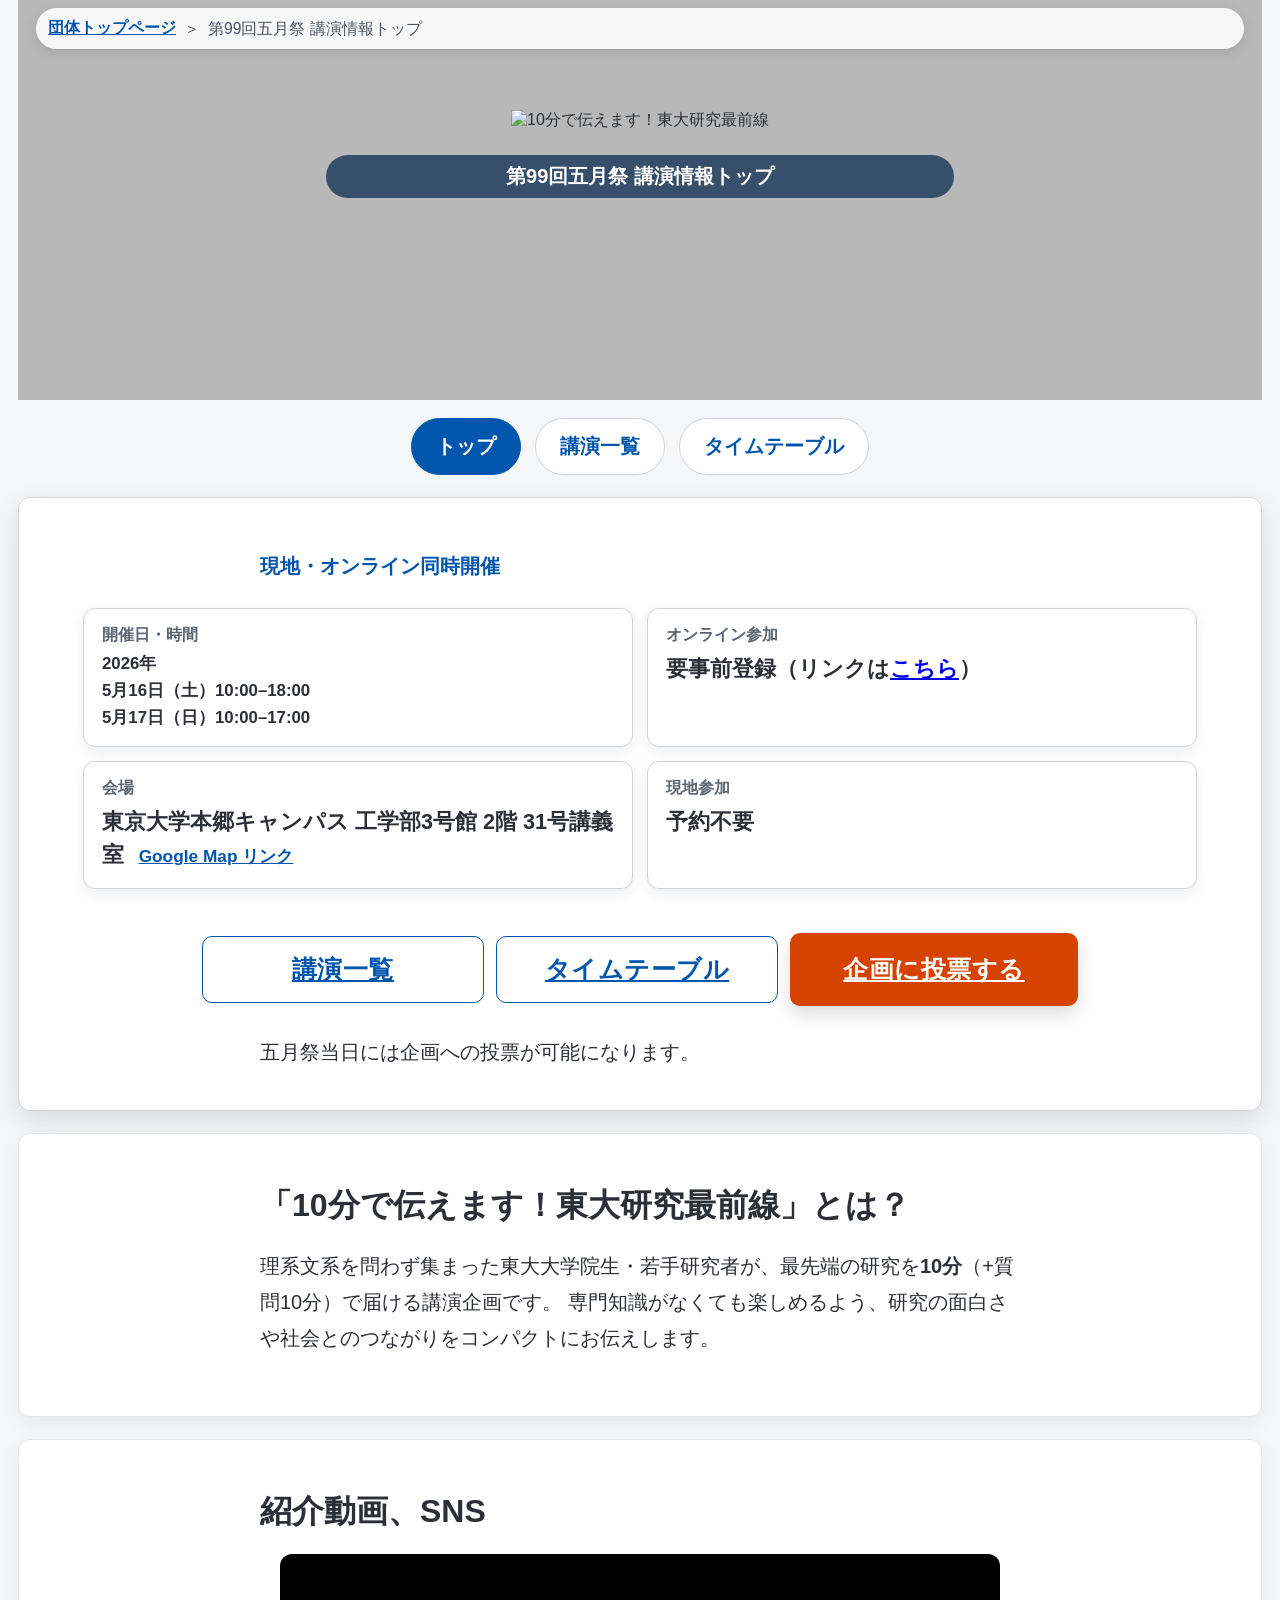
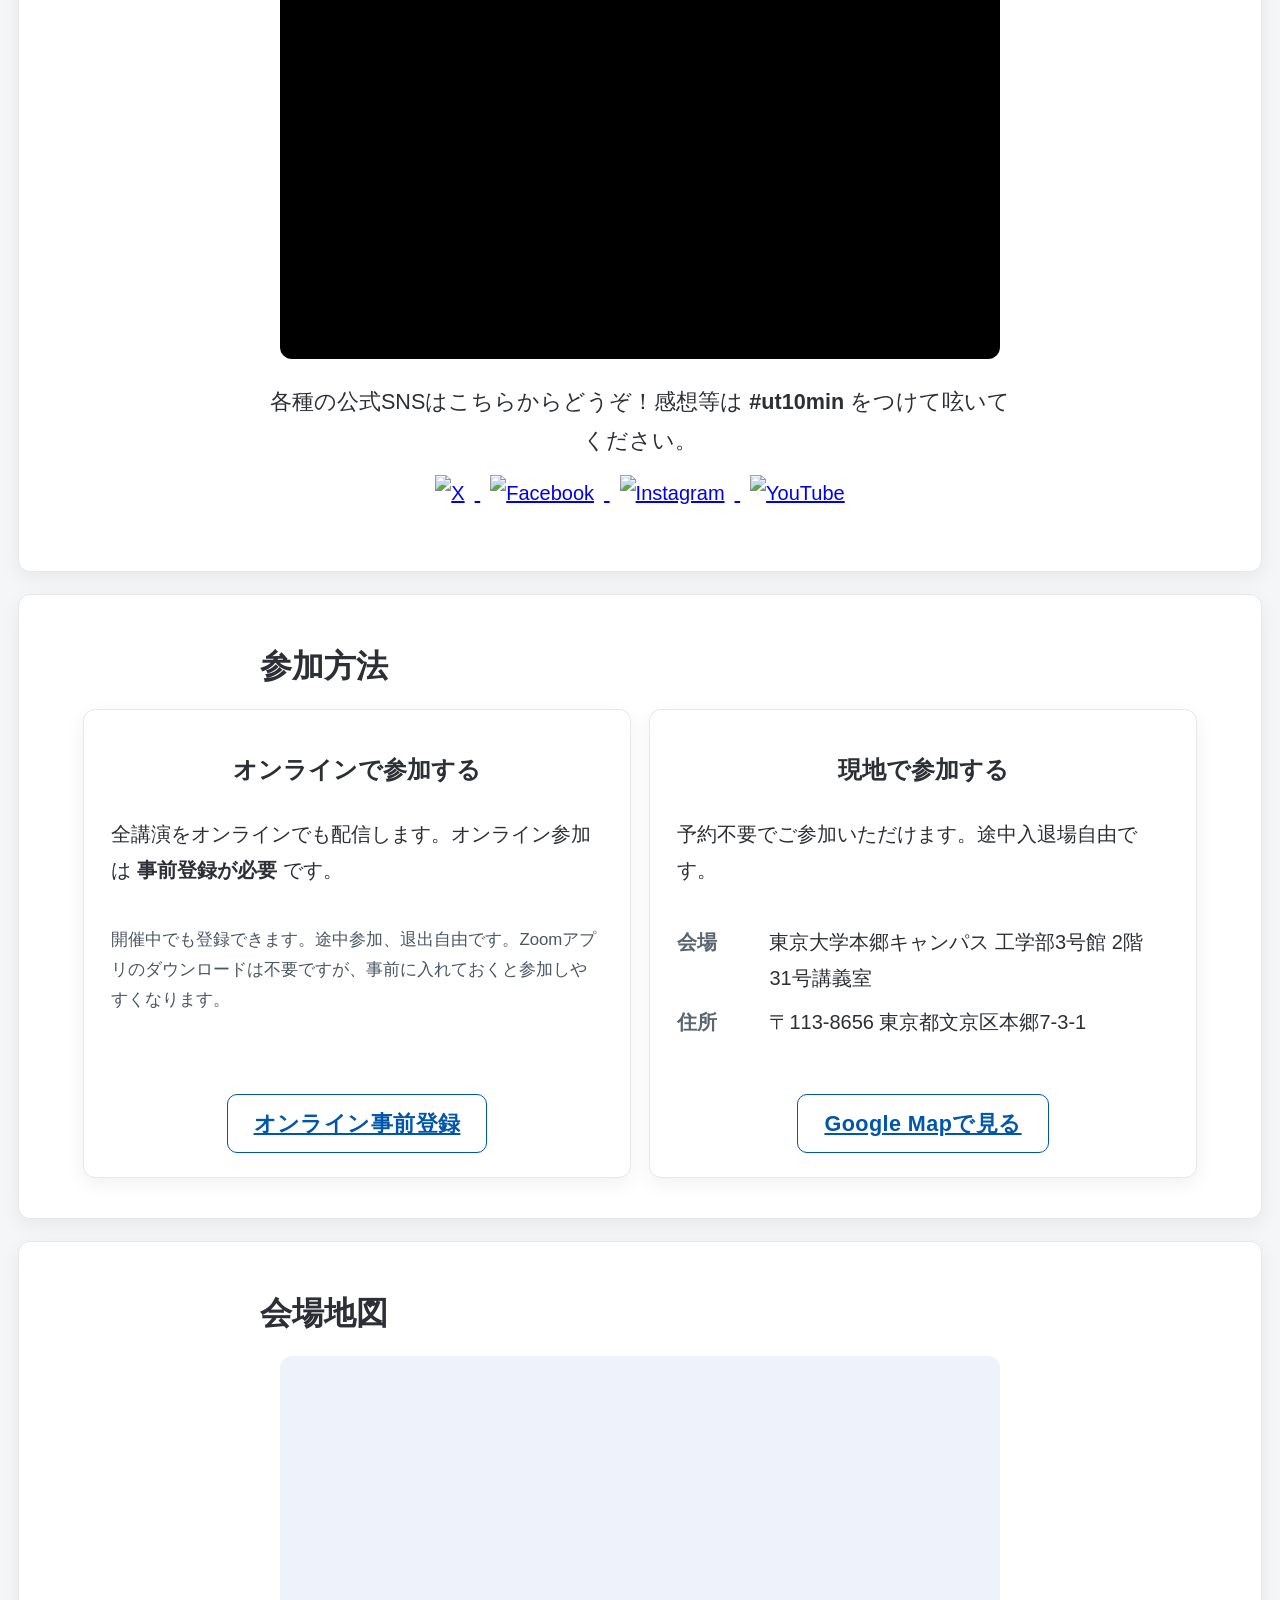
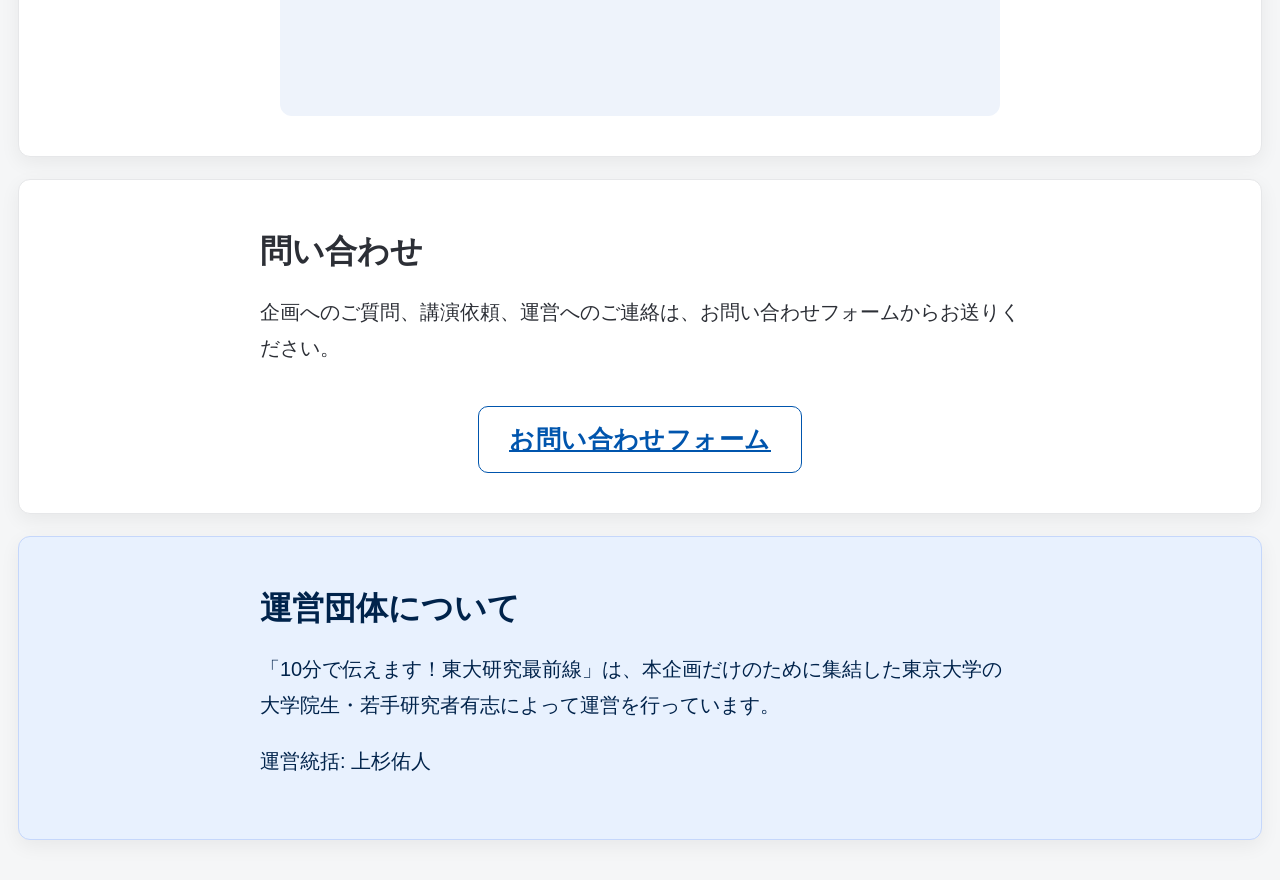
==== commit 9ce6ffb1: "jsonのみを書き換える方針に変更" ====
--- a/index.html
+++ b/index.html
@@ -3,8 +3,8 @@
 <head>
   <meta charset="UTF-8">
   <meta name="viewport" content="width=device-width, initial-scale=1.0">
-  <meta name="description" content="第99回五月祭企画「10分で伝えます！東大研究最前線」のイベントページです。東京大学の大学院生・若手研究者が、最先端の研究を10分でわかりやすく紹介します。">
-  <title>第99回五月祭｜10分で伝えます！東大研究最前線</title>
+  <meta name="description" data-meta-config="metaDescriptions.index" content="第XXX回XX祭企画ページです。">
+  <title data-config="pageTitles.index">第XXX回XX祭｜10分で伝えます！東大研究最前線</title>
   <link rel="preload" as="image" href="img/title_background.png" fetchpriority="high">
   <link rel="preload" as="image" href="img/title.png" fetchpriority="high">
   <link rel="stylesheet" href="css/main.css">
@@ -14,16 +14,16 @@
 <body>
   <div class="container">
     <nav class="breadcrumb breadcrumb-overlay" aria-label="現在位置">
-      <a href="https://ut-10min.github.io/">団体トップページ</a>
+      <a data-link="officialHome" href="#">団体トップページ</a>
       <span aria-hidden="true">＞</span>
-      <span>第99回五月祭 講演情報トップ</span>
+      <span data-config="labels.top">第XXX回XX祭 講演情報トップ</span>
     </nav>
 
     <header id="title-hero">
       <div id="title-logo">
         <img src="img/title.png" fetchpriority="high" decoding="async" alt="10分で伝えます！東大研究最前線">
       </div>
-      <p class="hero-label">第99回五月祭 講演情報トップ</p>
+      <p class="hero-label" data-config="labels.top">第XXX回XX祭 講演情報トップ</p>
     </header>
     <nav class="site-nav" aria-label="ページ内メニュー">
       <a href="index.html" aria-current="page">トップ</a>
@@ -38,11 +38,7 @@
 
           <div class="summary-item">
             <span class="summary-label">開催日・時間</span>
-            <strong class="date-time-lines" data-config="datesText">
-              <span class="date-year-full">2026年</span>
-              <span class="date-main">5月16日（土）10:00–18:00</span>
-              <span class="date-main">5月17日（日）10:00–17:00</span>
-            </strong>
+            <strong class="date-time-lines" data-config="dateTimeText">XXXX年X月XX日 XX:XX–XX:XX</strong>
           </div>
 
           <div class="summary-item">
@@ -53,7 +49,7 @@
           <div class="summary-item">
             <span class="summary-label">会場</span>
             <strong>
-              <span data-config="venueName">東京大学本郷キャンパス 工学部3号館 2階 31号講義室</span>
+              <span data-config="venueName">会場未定</span>
               <a class="inline-map-link" data-link="googleMap" href="#" target="_blank" rel="noopener">Google Map リンク</a>
             </strong>
           </div>
@@ -68,7 +64,7 @@
         <div class="button-group primary-actions">
           <a class="button-link secondary large" href="talks.html">講演一覧</a>
           <a class="button-link secondary large" href="timetable.html">タイムテーブル</a>
-          <a class="button-link large emphasis" data-link="vote" href="https://visitor.gogatsusai.jp/project/016" target="_blank" rel="noopener">企画に投票する</a>
+          <a class="button-link large emphasis" data-link="vote" href="#" target="_blank" rel="noopener">企画に投票する</a>
         </div>
 
         <p class="section-note">
@@ -86,7 +82,7 @@
       </section>
 
       <section class="full-article" id="article-movie">
-        <h2>紹介動画・SNS</h2>
+        <h2>紹介動画、SNS</h2>
         <div class="video-container" id="video-container">
           <p class="section-note">動画URLを data/config.json に設定してください。</p>
         </div>
@@ -130,9 +126,9 @@
             <p>予約不要でご参加いただけます。途中入退場自由です。</p>
             <dl class="basic-list">
               <dt>会場</dt>
-              <dd data-config="venueName">東京大学本郷キャンパス 工学部3号館 2階 31号講義室 (ページ下部で地図を直接確認できます)</dd>
+              <dd data-config="venueName">会場未定</dd>
               <dt>住所</dt>
-              <dd data-config="venueAddress">〒113-8656 東京都文京区本郷7-3-1</dd>
+              <dd data-config="venueAddress">住所未定</dd>
             </dl>
             <div class="button-group">
               <a class="button-link secondary" data-link="googleMap" href="#" target="_blank" rel="noopener">Google Mapで見る</a>
@@ -164,7 +160,7 @@
 <section class="full-article" id="article-us">
         <h2>運営団体について</h2>
         <p>「10分で伝えます！東大研究最前線」は、本企画だけのために集結した東京大学の大学院生・若手研究者有志によって運営を行っています。</p>
-        <p>運営統括: <span data-config="organizerRepresentative">上杉佑人</span></p>
+        <p>運営統括: <span data-config="organizer.representative">未定</span></p>
         <div id="organizer-members" class="organizer-members" hidden>
           <h3>運営メンバー</h3>
           <ul id="organizer-members-list"></ul>
--- a/css/main.css
+++ b/css/main.css
@@ -1923,124 +1923,8 @@
 }
 
 
-/* 運営情報：統括を強調し、メンバーは横並びで省スペース表示 */
-#article-us > p:nth-of-type(2) {
-  max-width: 760px;
-  margin: 18px auto;
-  padding: 16px 20px;
-  background: var(--color-neutral-white);
-  border: 2px solid var(--color-primitive-blue-900);
-  border-radius: 12px;
-  box-shadow: 0 6px 18px rgba(0, 85, 173, 0.12);
-  color: var(--color-primitive-blue-1200);
-  font-size: 145%;
-  font-weight: bold;
-  text-align: center;
-}
-
-#article-us > p:nth-of-type(2) span {
-  font-size: 115%;
-}
-
-.organizer-members {
-  max-width: 900px;
-  margin: 22px auto 0;
-  padding: 18px 20px;
-  background: var(--color-neutral-white);
-  border: 1px solid var(--color-primitive-blue-200);
-  border-radius: 12px;
-  box-shadow: 0 4px 14px rgba(0, 85, 173, 0.08);
-}
-
-.organizer-members h3 {
-  margin: 0 0 14px;
-  color: var(--color-primitive-blue-1200);
-}
-
-.organizer-members ul {
-  display: grid;
-  gap: 12px;
-  margin: 0;
-  padding: 0;
-  list-style: none;
-}
-
-.member-group {
-  display: grid;
-  grid-template-columns: 8em minmax(0, 1fr);
-  gap: 10px 14px;
-  align-items: start;
-  font-size: 105%;
-  line-height: 1.7;
-}
-
-.member-role {
-  display: inline-flex;
-  align-items: center;
-  justify-content: center;
-  padding: 4px 10px;
-  border-radius: 999px;
-  background: var(--color-primitive-blue-900);
-  color: #fff;
-  font-weight: bold;
-  white-space: nowrap;
-}
-
-.member-names {
-  display: flex;
-  flex-wrap: wrap;
-  gap: 6px 8px;
-}
-
-.member-chip {
-  display: inline-flex;
-  padding: 2px 0;
-  color: #2c2f36;
-  white-space: nowrap;
-}
-
-.member-chip:not(:last-child)::after {
-  content: "、";
-  color: #6b7280;
-}
-
-@media screen and (max-width: 639px) {
-  #article-us > p:nth-of-type(2) {
-    font-size: 1.25rem;
-    padding: 14px 16px;
-  }
-
-  .member-group {
-    grid-template-columns: 1fr;
-    gap: 6px;
-  }
-
-  .member-role {
-    width: fit-content;
-  }
-}
-
-
-/* 運営統括：囲みを弱め、文字サイズの強調だけ残す */
-#article-us > p:nth-of-type(2) {
-  max-width: 760px;
-  margin: 14px auto;
-  padding: 0;
-  background: transparent;
-  border: 0;
-  border-radius: 0;
-  box-shadow: none;
-  color: var(--color-primitive-blue-1200);
-  font-size: 145%;
-  font-weight: bold;
-  text-align: center;
-}
-
-/* デフォルト区分「運営メンバー」は見出しと重複するため、青ラベルを出さず名前だけを横並びにする */
-.member-group-no-role {
-  grid-template-columns: 1fr;
-}
-
-.member-group-no-role .member-names {
-  justify-content: flex-start;
-}
+/* スマホ版でも参加方法はオンライン→現地参加の順にする */
+@media screen and (max-width: 780px) {
+  #article-participation .two-column .info-tile:nth-child(1) { order: 1; }
+  #article-participation .two-column .info-tile:nth-child(2) { order: 2; }
+}
